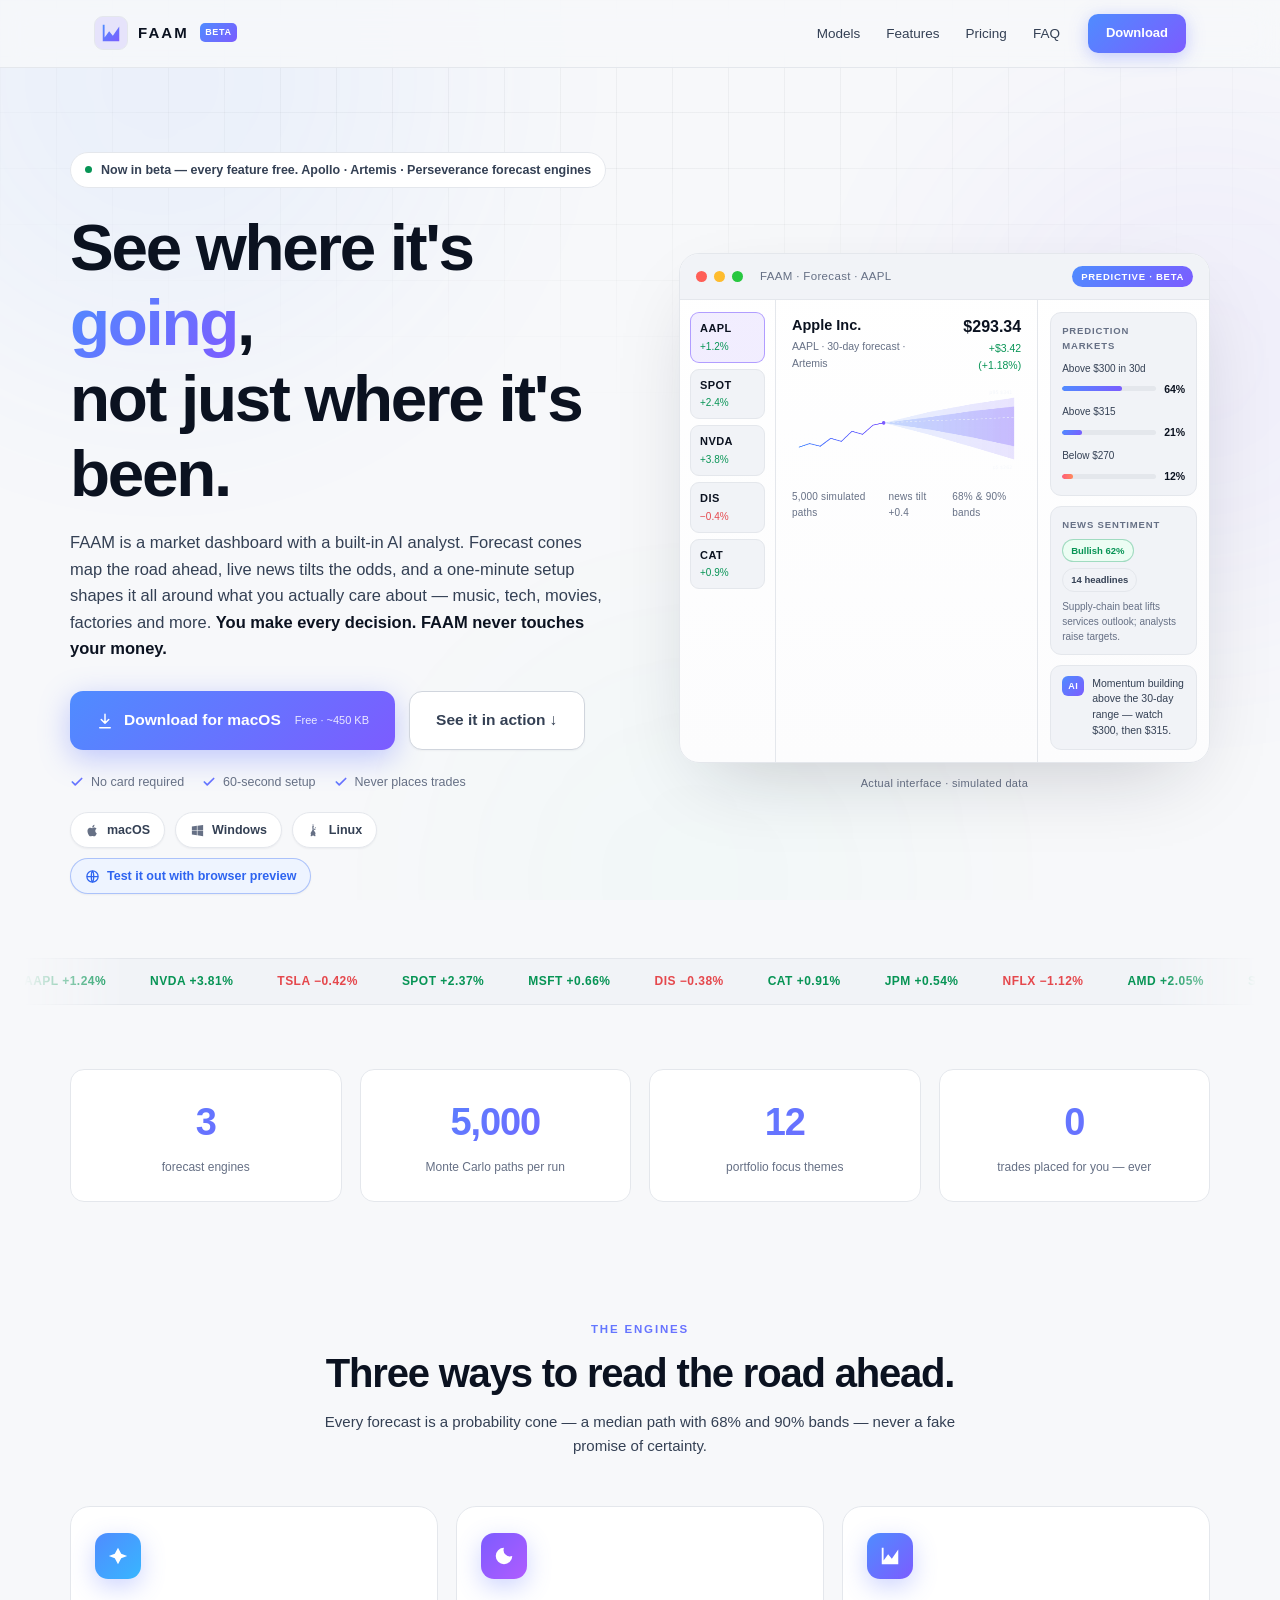
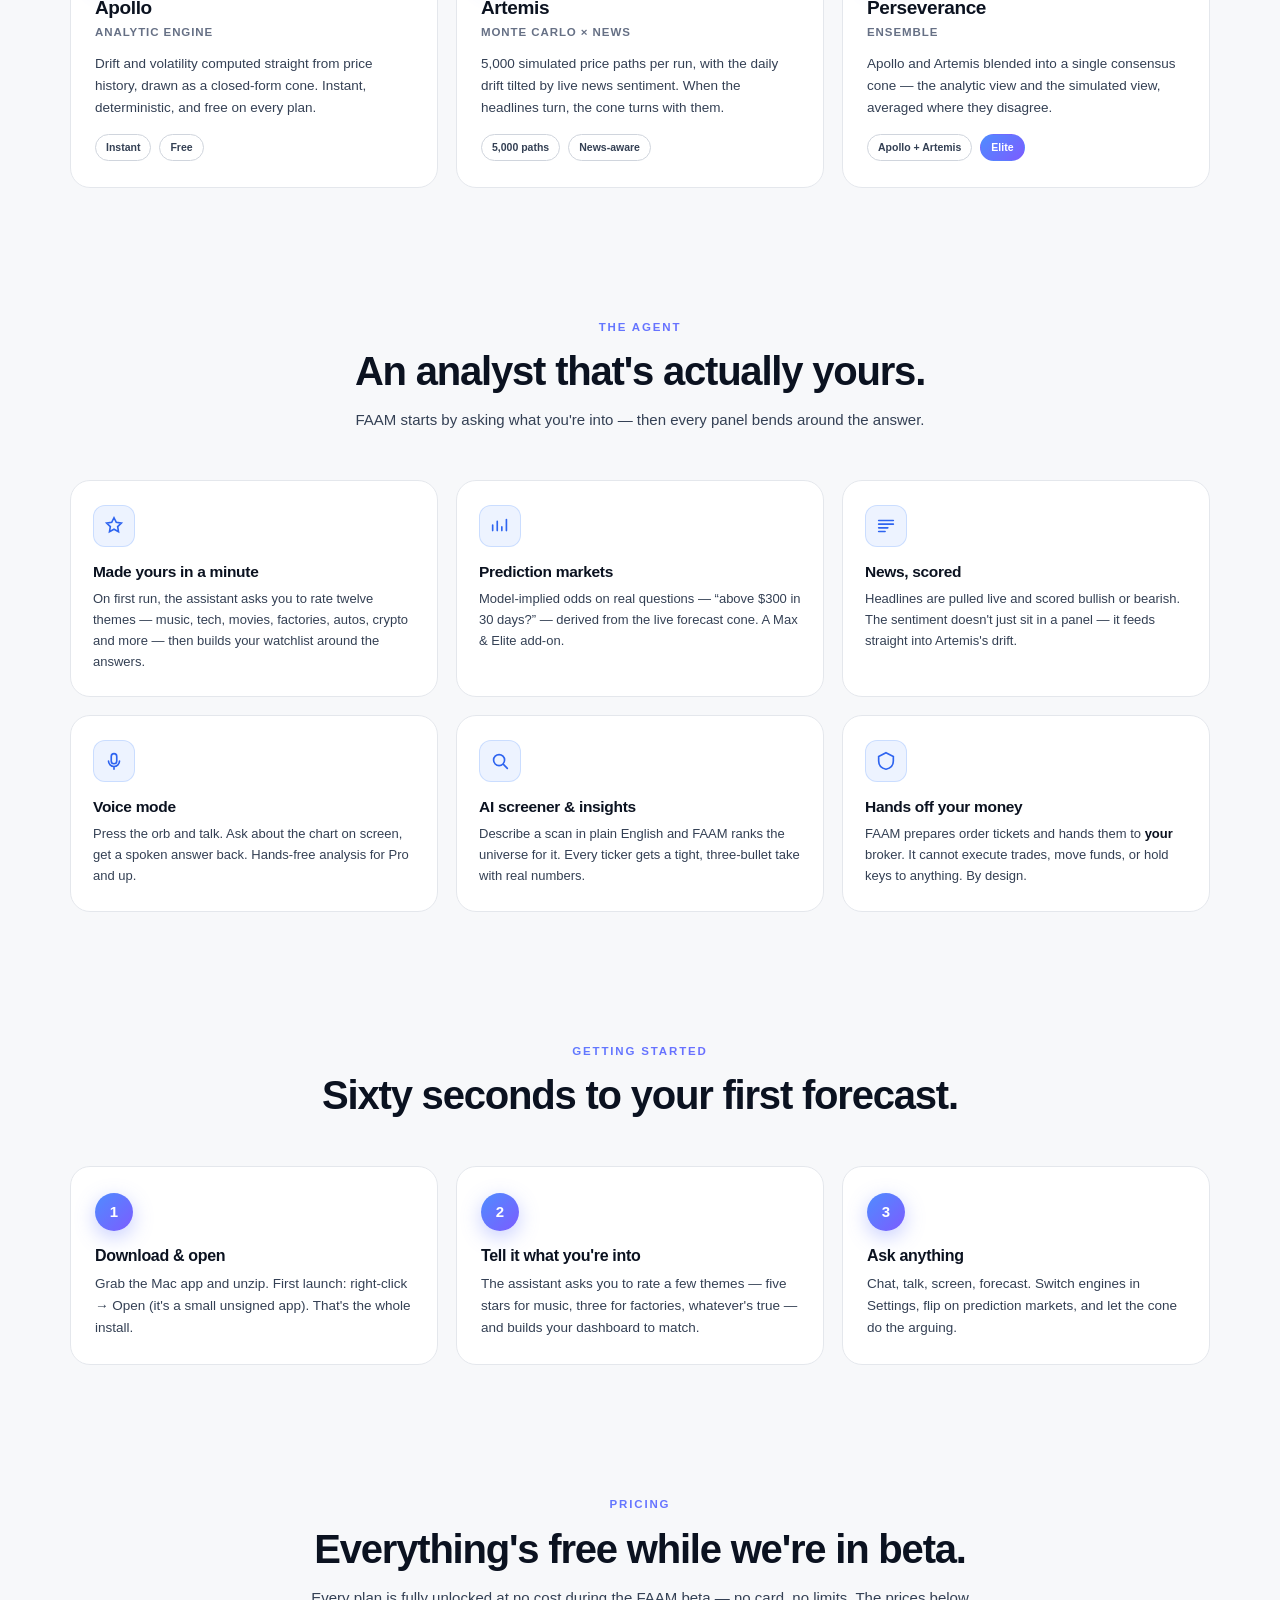
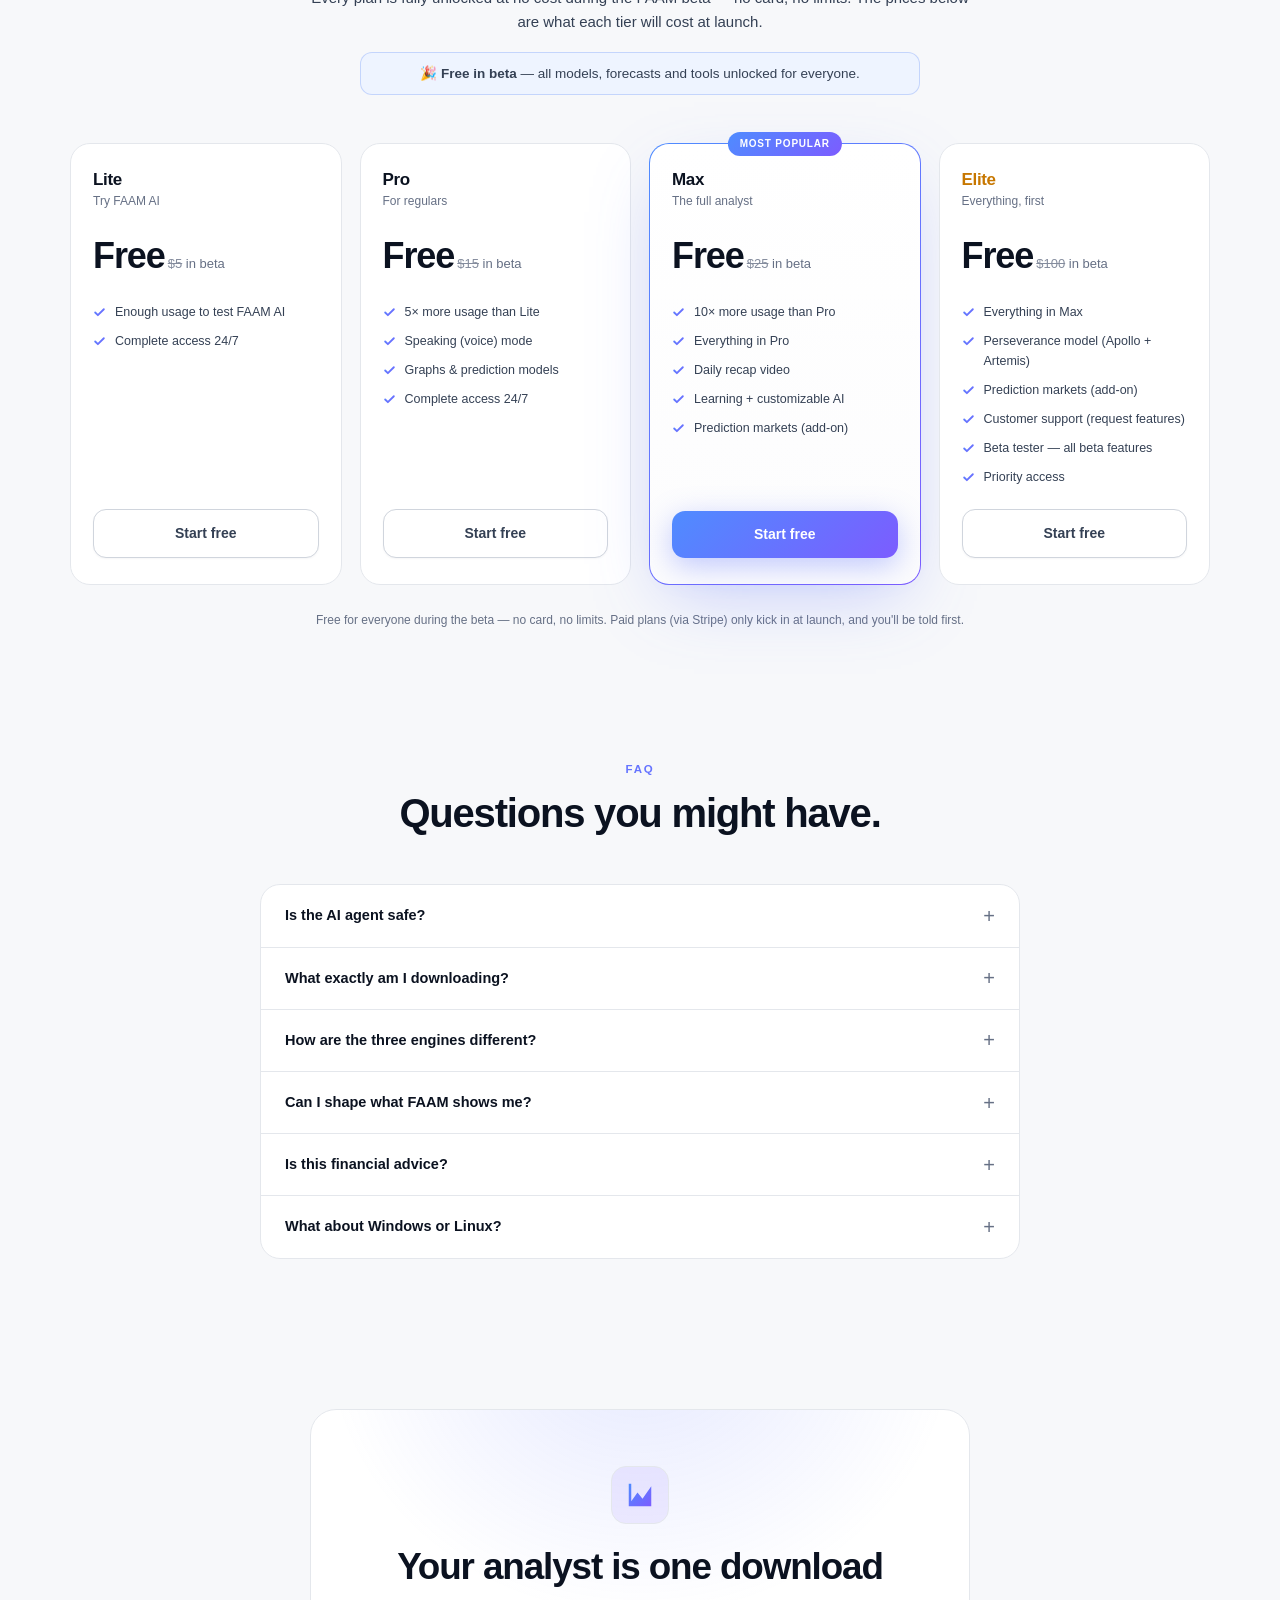
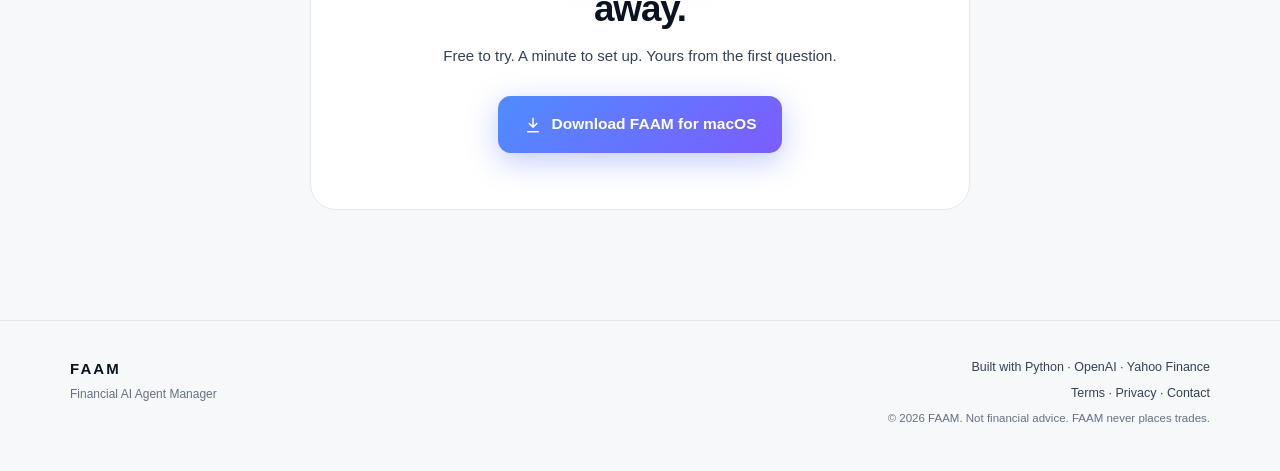
==== index.html @ fdfa1d5f "Dashboard: bring-your-own OpenAI key (live AI in-browser); rename CTA to 'browser preview' - Add a 🔑" ====
<!doctype html>
<html lang="en">
<head>
  <meta charset="utf-8" />
  <meta name="viewport" content="width=device-width,initial-scale=1" />
  <title>FAAM — Financial AI Agent Manager</title>
  <meta name="description" content="FAAM is a market dashboard with a built-in AI analyst. Three forecast engines, model-implied odds, live news sentiment, and a voice you can talk to. It never trades for you." />
  <meta property="og:title" content="FAAM — See where the market is going" />
  <meta property="og:description" content="Three forecast engines. Model-implied odds. Live news sentiment. Your AI analyst, on your Mac." />
  <link rel="icon" href="favicon.svg" type="image/svg+xml" />
  <link rel="preconnect" href="https://rsms.me" />
  <link rel="stylesheet" href="https://rsms.me/inter/inter.css" />
  <link rel="stylesheet" href="landing.css" />
</head>
<body>

  <!-- Auto-update overlay: shows when a newer build is deployed, then reloads -->
  <div id="siteUpdating" class="site-updating" hidden>
    <div class="su-inner">
      <span class="su-mark" aria-hidden="true">
        <span class="su-ring"></span>
        <svg viewBox="0 0 24 24" width="38" height="38">
          <defs><linearGradient id="suLg" x1="0" y1="0" x2="1" y2="1"><stop offset="0%" stop-color="#4f8cff"/><stop offset="100%" stop-color="#7c5cff"/></linearGradient></defs>
          <path fill="url(#suLg)" d="M3 21V3h2v14l5-7 4 5 7-10v16H3z"/>
        </svg>
      </span>
      <div class="su-title">FAAM is updating<span class="su-dots"><i>.</i><i>.</i><i>.</i></span></div>
      <div class="su-sub">Loading the latest version — just a moment.</div>
    </div>
  </div>

  <!-- Ambient background -->
  <div class="bg" aria-hidden="true">
    <span class="orb o1"></span>
    <span class="orb o2"></span>
    <span class="orb o3"></span>
    <div class="grid-overlay"></div>
  </div>

  <!-- NAV -->
  <header class="nav">
    <div class="nav-inner">
      <a class="brand" href="./">
        <span class="logo-mark">
          <svg viewBox="0 0 24 24" width="22" height="22" aria-hidden="true">
            <defs><linearGradient id="lgNav" x1="0" y1="0" x2="1" y2="1">
              <stop offset="0%" stop-color="#4f8cff"/><stop offset="100%" stop-color="#7c5cff"/>
            </linearGradient></defs>
            <path fill="url(#lgNav)" d="M3 21V3h2v14l5-7 4 5 7-10v16H3z"/>
          </svg>
        </span>
        <span class="logo">FAAM <span class="brand-beta">BETA</span></span>
      </a>
      <nav class="nav-links" aria-label="Sections">
        <a href="#models">Models</a>
        <a href="#features">Features</a>
        <a href="#pricing">Pricing</a>
        <a href="#faq">FAQ</a>
      </nav>
      <div class="nav-actions">
        <a class="nav-cta" href="FAAM.zip">Download</a>
      </div>
    </div>
  </header>

  <main>
    <!-- HERO -->
    <section class="hero">
      <div class="hero-inner">
        <div class="hero-copy">
          <div class="eyebrow reveal">
            <span class="pulse-dot"></span>
            <span><strong>Now in beta — every feature free.</strong> Apollo · Artemis · Perseverance forecast engines</span>
          </div>
          <h1 class="headline reveal" style="--d:.06s">
            See where it's <span class="grad">going</span>,<br />
            not just where it's been.
          </h1>
          <p class="lede reveal" style="--d:.12s">
            FAAM is a market dashboard with a built-in AI analyst. Forecast cones map the
            road ahead, live news tilts the odds, and a one-minute setup shapes it all around
            what you actually care about — music, tech, movies, factories and more.
            <strong>You make every decision. FAAM never touches your money.</strong>
          </p>
          <div class="cta-row reveal" style="--d:.18s">
            <a href="FAAM.zip" class="btn btn-primary btn-xl" id="downloadBtn">
              <svg viewBox="0 0 24 24" width="18" height="18" aria-hidden="true"><path d="M12 3v12m0 0l-5-5m5 5l5-5M5 21h14" stroke="currentColor" stroke-width="2" stroke-linecap="round" stroke-linejoin="round" fill="none"/></svg>
              <span>Download for macOS</span>
              <span class="btn-sub">Free · ~450 KB</span>
            </a>
            <a href="#preview" class="btn btn-ghost btn-xl">See it in action ↓</a>
          </div>
          <ul class="micro-row reveal" style="--d:.24s">
            <li>No card required</li>
            <li>60-second setup</li>
            <li>Never places trades</li>
          </ul>
          <div class="dl-os-row reveal" style="--d:.27s">
            <a class="dl-os" href="FAAM.zip" title="Download for macOS">
              <svg viewBox="0 0 24 24" width="15" height="15" aria-hidden="true"><path fill="currentColor" d="M16.4 12.6c0-2.3 1.9-3.4 2-3.5-1.1-1.6-2.8-1.8-3.4-1.8-1.4-.1-2.8.9-3.5.9s-1.8-.8-3-.8c-1.5 0-3 .9-3.8 2.3-1.6 2.8-.4 7 1.2 9.3.8 1.1 1.7 2.4 2.9 2.3 1.2 0 1.6-.7 3-.7s1.8.7 3 .7 2-1.1 2.8-2.2c.9-1.3 1.2-2.5 1.3-2.6-.1 0-2.5-1-2.5-3.8zM14.2 5.8c.6-.8 1.1-1.9 1-3-.9 0-2 .6-2.7 1.4-.6.7-1.1 1.8-1 2.9 1 .1 2-.5 2.7-1.3z"/></svg>
              <span>macOS</span>
            </a>
            <a class="dl-os" href="FAAM-windows.zip" title="Download for Windows">
              <svg viewBox="0 0 24 24" width="15" height="15" aria-hidden="true"><path fill="currentColor" d="M3 5.6 11 4.5v7.1H3V5.6zM3 12.4h8v7.1L3 18.4v-6zM12 4.4 21 3v8.6h-9V4.4zM12 12.4h9V21l-9-1.3v-7.3z"/></svg>
              <span>Windows</span>
            </a>
            <a class="dl-os" href="FAAM-linux.tar.gz" title="Download for Linux">
              <svg viewBox="0 0 24 24" width="15" height="15" aria-hidden="true"><path fill="currentColor" d="M12 2.5c-2.4 0-3.6 1.9-3.6 4.2 0 1.6.4 2.4.4 3.6 0 1.4-2 3.3-2.8 5.4-.4 1-.1 2 .3 2.8.2.4.1.9-.3 1.2-.5.4-.4 1.1.3 1.3 1.6.4 3-.6 3.4-1.3.4.7 1.8 1.7 3.4 1.3.7-.2.8-.9.3-1.3-.4-.3-.5-.8-.3-1.2.4-.8.7-1.8.3-2.8-.8-2.1-2.8-4-2.8-5.4 0-1.2.4-2 .4-3.6 0-2.3-1.2-4.2-3.7-4.2zm-1.5 4.1a.8.8 0 1 1 0 1.6.8.8 0 0 1 0-1.6zm3 0a.8.8 0 1 1 0 1.6.8.8 0 0 1 0-1.6zM12 9c.9 0 2 .6 2 1.1 0 .3-1.1.9-2 .9s-2-.6-2-.9c0-.5 1.1-1.1 2-1.1z"/></svg>
              <span>Linux</span>
            </a>
            <a class="dl-os dl-browser" id="browserVersion" href="dashboard/" target="_blank" rel="noopener"
               title="Test it out with browser preview — runs free in your browser, no install">
              <svg viewBox="0 0 24 24" width="15" height="15" aria-hidden="true">
                <circle cx="12" cy="12" r="9" fill="none" stroke="currentColor" stroke-width="2"/>
                <path fill="none" stroke="currentColor" stroke-width="2" d="M3 12h18M12 3c2.6 2.7 2.6 15.3 0 18M12 3c-2.6 2.7-2.6 15.3 0 18"/>
              </svg>
              <span>Test it out with browser preview</span>
            </a>
          </div>
        </div>

        <!-- PRODUCT PREVIEW -->
        <div class="hero-card reveal" id="preview" style="--d:.15s">
          <div class="panel-frame" id="tiltCard">
            <div class="panel-bar">
              <span class="pdot r"></span><span class="pdot y"></span><span class="pdot g"></span>
              <span class="addr">FAAM · Forecast · AAPL</span>
              <span class="addr-badge">PREDICTIVE · BETA</span>
            </div>
            <div class="panel-body">
              <aside class="pv-side" aria-hidden="true">
                <div class="pv-chip on"><b>AAPL</b><i class="up">+1.2%</i></div>
                <div class="pv-chip"><b>SPOT</b><i class="up">+2.4%</i></div>
                <div class="pv-chip"><b>NVDA</b><i class="up">+3.8%</i></div>
                <div class="pv-chip"><b>DIS</b><i class="down">−0.4%</i></div>
                <div class="pv-chip"><b>CAT</b><i class="up">+0.9%</i></div>
              </aside>
              <div class="pv-main">
                <div class="pv-head">
                  <div><div class="pv-name">Apple Inc.</div><div class="pv-tag">AAPL · 30-day forecast · Artemis</div></div>
                  <div class="pv-price"><div class="pv-val">$293.34</div><div class="pv-chg up">+$3.42 (+1.18%)</div></div>
                </div>
                <svg class="pv-svg" viewBox="0 0 520 230" preserveAspectRatio="none" aria-hidden="true">
                  <defs>
                    <linearGradient id="cone90" x1="0" y1="0" x2="1" y2="0">
                      <stop offset="0%" stop-color="rgba(79,140,255,.12)"/><stop offset="100%" stop-color="rgba(124,92,255,.16)"/>
                    </linearGradient>
                    <linearGradient id="cone68" x1="0" y1="0" x2="1" y2="0">
                      <stop offset="0%" stop-color="rgba(79,140,255,.22)"/><stop offset="100%" stop-color="rgba(124,92,255,.30)"/>
                    </linearGradient>
                    <linearGradient id="histStroke" x1="0" y1="0" x2="1" y2="0">
                      <stop offset="0%" stop-color="#4f8cff"/><stop offset="100%" stop-color="#7c5cff"/>
                    </linearGradient>
                  </defs>
                  <g stroke="rgba(255,255,255,.05)" stroke-width="1">
                    <line x1="0" y1="46" x2="520" y2="46"/><line x1="0" y1="92" x2="520" y2="92"/>
                    <line x1="0" y1="138" x2="520" y2="138"/><line x1="0" y1="184" x2="520" y2="184"/>
                  </g>
                  <polygon class="cone-poly" fill="url(#cone90)" points="208,95 312,70 410,52 504,38 504,178 410,150 312,122 208,95"/>
                  <polygon class="cone-poly" fill="url(#cone68)" points="208,95 312,82 410,68 504,58 504,148 410,128 312,110 208,95"/>
                  <polyline class="cone-mid" fill="none" stroke="rgba(238,242,249,.75)" stroke-width="1.6" stroke-dasharray="5 5" points="208,95 312,90 410,87 504,82"/>
                  <polyline class="hist-line" fill="none" stroke="url(#histStroke)" stroke-width="2.2" stroke-linejoin="round" stroke-linecap="round" points="16,150 40,142 64,148 88,130 112,137 136,114 160,121 184,100 208,95"/>
                  <circle class="now-dot" cx="208" cy="95" r="4" fill="#7c5cff"/>
                  <circle class="now-ring" cx="208" cy="95" r="4" fill="none" stroke="#7c5cff" stroke-width="1.5"/>
                  <text x="500" y="30" text-anchor="end" font-size="11" fill="rgba(238,242,249,.65)" font-family="Inter,system-ui">p95 $341</text>
                  <text x="500" y="200" text-anchor="end" font-size="11" fill="rgba(238,242,249,.45)" font-family="Inter,system-ui">p5 $262</text>
                </svg>
                <div class="pv-foot"><span>5,000 simulated paths</span><span>news tilt +0.4</span><span>68% &amp; 90% bands</span></div>
              </div>
              <aside class="pv-rail">
                <div class="odds-card">
                  <div class="rail-title">Prediction markets</div>
                  <div class="odds-row"><span>Above $300 in 30d</span><div class="odds-bar"><i style="--w:64%"></i></div><b>64%</b></div>
                  <div class="odds-row"><span>Above $315</span><div class="odds-bar"><i style="--w:21%"></i></div><b>21%</b></div>
                  <div class="odds-row"><span>Below $270</span><div class="odds-bar"><i class="dn" style="--w:12%"></i></div><b>12%</b></div>
                </div>
                <div class="senti-card">
                  <div class="rail-title">News sentiment</div>
                  <div class="senti-chips"><span class="senti up">Bullish 62%</span><span class="senti">14 headlines</span></div>
                  <p class="senti-line">Supply-chain beat lifts services outlook; analysts raise targets.</p>
                </div>
                <div class="ai-note">
                  <span class="ai-badge">AI</span>
                  <p>Momentum building above the 30-day range — watch $300, then $315.</p>
                </div>
              </aside>
            </div>
          </div>
          <p class="pv-caption">Actual interface · simulated data</p>
        </div>
      </div>

      <!-- TICKER TAPE -->
      <div class="tape" aria-hidden="true">
        <div class="tape-track" id="tapeTrack">
          <span class="tape-item up">AAPL +1.24%</span>
          <span class="tape-item up">NVDA +3.81%</span>
          <span class="tape-item down">TSLA −0.42%</span>
          <span class="tape-item up">SPOT +2.37%</span>
          <span class="tape-item up">MSFT +0.66%</span>
          <span class="tape-item down">DIS −0.38%</span>
          <span class="tape-item up">CAT +0.91%</span>
          <span class="tape-item up">JPM +0.54%</span>
          <span class="tape-item down">NFLX −1.12%</span>
          <span class="tape-item up">AMD +2.05%</span>
          <span class="tape-item up">SPY +0.31%</span>
          <span class="tape-item up">BTC-USD +1.87%</span>
        </div>
      </div>
    </section>

    <!-- STATS -->
    <section class="stats">
      <div class="stats-inner">
        <div class="stat reveal"><span class="stat-num" data-n="3">0</span><span class="stat-lbl">forecast engines</span></div>
        <div class="stat reveal" style="--d:.08s"><span class="stat-num" data-n="5000">0</span><span class="stat-lbl">Monte Carlo paths per run</span></div>
        <div class="stat reveal" style="--d:.16s"><span class="stat-num" data-n="12">0</span><span class="stat-lbl">portfolio focus themes</span></div>
        <div class="stat reveal" style="--d:.24s"><span class="stat-num" data-n="0">0</span><span class="stat-lbl">trades placed for you — ever</span></div>
      </div>
    </section>

    <!-- MODELS -->
    <section class="models" id="models">
      <header class="section-head reveal">
        <p class="kicker">The engines</p>
        <h2>Three ways to read the road ahead.</h2>
        <p class="section-sub">Every forecast is a probability cone — a median path with 68% and 90% bands — never a fake promise of certainty.</p>
      </header>
      <div class="models-grid">
        <article class="model-card reveal">
          <div class="model-sigil apollo">
            <svg viewBox="0 0 24 24" width="22" height="22" aria-hidden="true"><path d="M12 3l3.5 6.5L22 12l-6.5 2.5L12 21l-3.5-6.5L2 12l6.5-2.5z" fill="#fff"/></svg>
          </div>
          <h3>Apollo</h3>
          <p class="model-kind">Analytic engine</p>
          <p>Drift and volatility computed straight from price history, drawn as a closed-form cone. Instant, deterministic, and free on every plan.</p>
          <div class="model-meta"><span class="tag">Instant</span><span class="tag">Free</span></div>
        </article>
        <article class="model-card reveal" style="--d:.08s">
          <div class="model-sigil artemis">
            <svg viewBox="0 0 24 24" width="22" height="22" aria-hidden="true"><path d="M12 3a9 9 0 109 9 7 7 0 01-9-9z" fill="#fff"/></svg>
          </div>
          <h3>Artemis</h3>
          <p class="model-kind">Monte Carlo × news</p>
          <p>5,000 simulated price paths per run, with the daily drift tilted by live news sentiment. When the headlines turn, the cone turns with them.</p>
          <div class="model-meta"><span class="tag">5,000 paths</span><span class="tag">News-aware</span></div>
        </article>
        <article class="model-card reveal" style="--d:.16s">
          <div class="model-sigil perseverance">
            <svg viewBox="0 0 24 24" width="22" height="22" aria-hidden="true"><path d="M3 21V3h2v14l5-7 4 5 7-10v16H3z" fill="#fff"/></svg>
          </div>
          <h3>Perseverance</h3>
          <p class="model-kind">Ensemble</p>
          <p>Apollo and Artemis blended into a single consensus cone — the analytic view and the simulated view, averaged where they disagree.</p>
          <div class="model-meta"><span class="tag">Apollo + Artemis</span><span class="tag tag-elite">Elite</span></div>
        </article>
      </div>
    </section>

    <!-- FEATURES -->
    <section class="features" id="features">
      <header class="section-head reveal">
        <p class="kicker">The agent</p>
        <h2>An analyst that's actually yours.</h2>
        <p class="section-sub">FAAM starts by asking what you're into — then every panel bends around the answer.</p>
      </header>
      <div class="features-grid">
        <article class="feature reveal">
          <div class="feat-icon"><svg viewBox="0 0 24 24" width="22" height="22"><path stroke="currentColor" stroke-width="1.8" fill="none" stroke-linecap="round" d="M12 3l2.5 5 5.5.8-4 3.9.9 5.5-4.9-2.6-4.9 2.6.9-5.5-4-3.9 5.5-.8z"/></svg></div>
          <h3>Made yours in a minute</h3>
          <p>On first run, the assistant asks you to rate twelve themes — music, tech, movies, factories, autos, crypto and more — then builds your watchlist around the answers.</p>
        </article>
        <article class="feature reveal" style="--d:.06s">
          <div class="feat-icon"><svg viewBox="0 0 24 24" width="22" height="22"><path stroke="currentColor" stroke-width="1.8" fill="none" stroke-linecap="round" d="M4 17v-6m5 6V7m5 10v-4m5 4V5"/></svg></div>
          <h3>Prediction markets</h3>
          <p>Model-implied odds on real questions — “above $300 in 30 days?” — derived from the live forecast cone. A Max &amp; Elite add-on.</p>
        </article>
        <article class="feature reveal" style="--d:.12s">
          <div class="feat-icon"><svg viewBox="0 0 24 24" width="22" height="22"><path stroke="currentColor" stroke-width="1.8" fill="none" stroke-linecap="round" d="M4 6h16M4 10h16M4 14h10M4 18h7"/></svg></div>
          <h3>News, scored</h3>
          <p>Headlines are pulled live and scored bullish or bearish. The sentiment doesn't just sit in a panel — it feeds straight into Artemis's drift.</p>
        </article>
        <article class="feature reveal" style="--d:.18s">
          <div class="feat-icon"><svg viewBox="0 0 24 24" width="22" height="22"><path stroke="currentColor" stroke-width="1.8" fill="none" stroke-linecap="round" d="M12 4a3 3 0 013 3v5a3 3 0 11-6 0V7a3 3 0 013-3zM6 12a6 6 0 0012 0M12 18v3"/></svg></div>
          <h3>Voice mode</h3>
          <p>Press the orb and talk. Ask about the chart on screen, get a spoken answer back. Hands-free analysis for Pro and up.</p>
        </article>
        <article class="feature reveal" style="--d:.24s">
          <div class="feat-icon"><svg viewBox="0 0 24 24" width="22" height="22"><circle cx="11" cy="11" r="6" stroke="currentColor" stroke-width="1.8" fill="none"/><path stroke="currentColor" stroke-width="1.8" stroke-linecap="round" d="M20 20l-4-4"/></svg></div>
          <h3>AI screener &amp; insights</h3>
          <p>Describe a scan in plain English and FAAM ranks the universe for it. Every ticker gets a tight, three-bullet take with real numbers.</p>
        </article>
        <article class="feature reveal" style="--d:.3s">
          <div class="feat-icon"><svg viewBox="0 0 24 24" width="22" height="22"><path stroke="currentColor" stroke-width="1.8" fill="none" stroke-linecap="round" d="M12 3l8 4v5c0 5-3.5 8-8 9-4.5-1-8-4-8-9V7z"/></svg></div>
          <h3>Hands off your money</h3>
          <p>FAAM prepares order tickets and hands them to <em>your</em> broker. It cannot execute trades, move funds, or hold keys to anything. By design.</p>
        </article>
      </div>
    </section>

    <!-- HOW -->
    <section class="how" id="how">
      <header class="section-head reveal">
        <p class="kicker">Getting started</p>
        <h2>Sixty seconds to your first forecast.</h2>
      </header>
      <ol class="steps">
        <li class="step reveal">
          <div class="step-n">1</div>
          <h3>Download &amp; open</h3>
          <p>Grab the Mac app and unzip. First launch: right-click → Open (it's a small unsigned app). That's the whole install.</p>
        </li>
        <li class="step reveal" style="--d:.08s">
          <div class="step-n">2</div>
          <h3>Tell it what you're into</h3>
          <p>The assistant asks you to rate a few themes — five stars for music, three for factories, whatever's true — and builds your dashboard to match.</p>
        </li>
        <li class="step reveal" style="--d:.16s">
          <div class="step-n">3</div>
          <h3>Ask anything</h3>
          <p>Chat, talk, screen, forecast. Switch engines in Settings, flip on prediction markets, and let the cone do the arguing.</p>
        </li>
      </ol>
    </section>

    <!-- PRICING -->
    <section class="pricing" id="pricing">
      <header class="section-head reveal">
        <p class="kicker">Pricing</p>
        <h2>Everything's free while we're in beta.</h2>
        <p class="section-sub">Every plan is fully unlocked at no cost during the FAAM beta — no card, no limits. The prices below are what each tier will cost at launch.</p>
        <div class="beta-banner">🎉 <strong>Free in beta</strong> — all models, forecasts and tools unlocked for everyone.</div>
      </header>
      <div class="pricing-grid">
        <article class="price-card reveal">
          <h3 class="price-name">Lite</h3>
          <p class="price-tag">Try FAAM AI</p>
          <div class="price-amt"><span class="amt">Free</span><span class="per"><s>$5</s> in beta</span></div>
          <ul class="perks">
            <li>Enough usage to test FAAM AI</li>
            <li>Complete access 24/7</li>
          </ul>
          <a class="btn btn-ghost price-cta" href="FAAM.zip">Start free</a>
        </article>
        <article class="price-card reveal" style="--d:.06s">
          <h3 class="price-name">Pro</h3>
          <p class="price-tag">For regulars</p>
          <div class="price-amt"><span class="amt">Free</span><span class="per"><s>$15</s> in beta</span></div>
          <ul class="perks">
            <li>5× more usage than Lite</li>
            <li>Speaking (voice) mode</li>
            <li>Graphs &amp; prediction models</li>
            <li>Complete access 24/7</li>
          </ul>
          <a class="btn btn-ghost price-cta" href="FAAM.zip">Start free</a>
        </article>
        <article class="price-card popular reveal" style="--d:.12s">
          <span class="pop-badge">Most popular</span>
          <h3 class="price-name">Max</h3>
          <p class="price-tag">The full analyst</p>
          <div class="price-amt"><span class="amt">Free</span><span class="per"><s>$25</s> in beta</span></div>
          <ul class="perks">
            <li>10× more usage than Pro</li>
            <li>Everything in Pro</li>
            <li>Daily recap video</li>
            <li>Learning + customizable AI</li>
            <li>Prediction markets (add-on)</li>
          </ul>
          <a class="btn btn-primary price-cta" href="FAAM.zip">Start free</a>
        </article>
        <article class="price-card elite reveal" style="--d:.18s">
          <h3 class="price-name">Elite</h3>
          <p class="price-tag">Everything, first</p>
          <div class="price-amt"><span class="amt">Free</span><span class="per"><s>$100</s> in beta</span></div>
          <ul class="perks">
            <li>Everything in Max</li>
            <li>Perseverance model (Apollo + Artemis)</li>
            <li>Prediction markets (add-on)</li>
            <li>Customer support (request features)</li>
            <li>Beta tester — all beta features</li>
            <li>Priority access</li>
          </ul>
          <a class="btn btn-ghost price-cta" href="FAAM.zip">Start free</a>
        </article>
      </div>
      <p class="pricing-foot reveal">Free for everyone during the beta — no card, no limits. Paid plans (via Stripe) only kick in at launch, and you'll be told first.</p>
    </section>

    <!-- FAQ -->
    <section class="faq" id="faq">
      <header class="section-head reveal">
        <p class="kicker">FAQ</p>
        <h2>Questions you might have.</h2>
      </header>
      <div class="faq-grid reveal">
        <details>
          <summary>Is the AI agent safe?</summary>
          <p>Yes. The agent reads market data and your prompts to generate analysis — it never executes trades, moves money, or places orders. Order tickets are handed to your own broker, and you review every one.</p>
        </details>
        <details>
          <summary>What exactly am I downloading?</summary>
          <p>A small native macOS app (~450 KB). Unzip it, right-click → Open the first time (it's unsigned), and the dashboard appears in its own window. It uses Python 3.9+, which ships with modern macOS.</p>
        </details>
        <details>
          <summary>How are the three engines different?</summary>
          <p>Apollo computes the cone analytically from drift and volatility — instant and free. Artemis simulates 5,000 Monte Carlo paths and tilts the drift with live news sentiment. Perseverance (Elite) blends both into one consensus cone.</p>
        </details>
        <details>
          <summary>Can I shape what FAAM shows me?</summary>
          <p>That's the whole point. On first run the assistant asks you to rate twelve themes — music, tech, movies, factories and more — and seeds your watchlist from the answers. You can re-rate everything later in Settings → Portfolio focus.</p>
        </details>
        <details>
          <summary>Is this financial advice?</summary>
          <p>No. Forecasts are probability cones, not promises, and the agent is an information tool. You make the decisions — never trade real money on its output alone.</p>
        </details>
        <details>
          <summary>What about Windows or Linux?</summary>
          <p><strong>macOS, Windows, and Linux are all ready to download today</strong> — pick your platform above. The Windows and Linux packages run locally and open in your browser. Since FAAM is pure Python, you can also run it anywhere with <code>python3 app.py</code>.</p>
        </details>
      </div>
    </section>

    <!-- FINAL CTA -->
    <section class="final-cta">
      <div class="final-inner reveal">
        <span class="final-mark" aria-hidden="true">
          <svg viewBox="0 0 24 24" width="30" height="30"><defs><linearGradient id="lgFin" x1="0" y1="0" x2="1" y2="1"><stop offset="0%" stop-color="#4f8cff"/><stop offset="100%" stop-color="#7c5cff"/></linearGradient></defs><path fill="url(#lgFin)" d="M3 21V3h2v14l5-7 4 5 7-10v16H3z"/></svg>
        </span>
        <h2>Your analyst is one download away.</h2>
        <p>Free to try. A minute to set up. Yours from the first question.</p>
        <a href="FAAM.zip" class="btn btn-primary btn-xl">
          <svg viewBox="0 0 24 24" width="18" height="18" aria-hidden="true"><path d="M12 3v12m0 0l-5-5m5 5l5-5M5 21h14" stroke="currentColor" stroke-width="2" stroke-linecap="round" stroke-linejoin="round" fill="none"/></svg>
          <span>Download FAAM for macOS</span>
        </a>
      </div>
    </section>
  </main>

  <footer class="foot">
    <div class="foot-row">
      <div class="foot-brand">
        <span class="logo">FAAM</span>
        <span class="muted">Financial AI Agent Manager</span>
      </div>
      <div class="foot-meta">
        <span>Built with Python · OpenAI · Yahoo Finance</span>
        <span class="foot-links"><a href="terms.html">Terms</a> · <a href="privacy.html">Privacy</a> · <a href="mailto:akshayrgrover@gmail.com">Contact</a></span>
        <span class="muted">© <span id="yr">2026</span> FAAM. Not financial advice. FAAM never places trades.</span>
      </div>
    </div>
  </footer>

  <script>
  /* "Browser version" — open the actual FAAM app (login → dashboard) in a real
     browser tab, connected to the running server. If this page is served by the
     app itself, that's this origin; if it's the static marketing site (no
     backend), connect to FAAM running locally. Inside the native desktop app,
     hand the URL off to the system browser instead of navigating in-window. */
  (function () {
    var link = document.getElementById("browserVersion");
    if (!link) return;
    // The browser version is a free, static demo dashboard bundled next to this
    // page (no backend needed). The href is set in the markup: dashboard/

    function nativeOpen(url) {
      try {
        if (window.webkit && window.webkit.messageHandlers && window.webkit.messageHandlers.faamOpen) {
          window.webkit.messageHandlers.faamOpen.postMessage(url); return true;   // macOS WKWebView
        }
        if (window.pywebview && window.pywebview.api && window.pywebview.api.open_external) {
          window.pywebview.api.open_external(url); return true;                    // Windows pywebview
        }
      } catch (e) {}
      return false;
    }
    function isNative() {              // checked at click time — bridges can load late
      return !!(window.webkit && window.webkit.messageHandlers && window.webkit.messageHandlers.faamOpen)
          || !!(window.pywebview && window.pywebview.api);
    }
    link.addEventListener("click", function (e) {
      if (isNative()) {                // open in the real browser, not the app window
        e.preventDefault();
        if (!nativeOpen(link.href)) window.open(link.href, "_blank");
      }
      // In a normal browser, the target="_blank" link opens the app in a new tab.
    });
  })();
  </script>

  <script>
  /* Static auto-update: poll version.json (regenerated on every deploy). When it
     changes, anyone with the page open sees "FAAM is updating…" and reloads to
     the fresh build. Works on plain static hosting (Netlify) — no backend. */
  (function () {
    var loaded = null, updating = false;
    function getVersion(cb) {
      fetch("/version.json?t=" + Date.now(), { cache: "no-store" })
        .then(function (r) { return r.ok ? r.json() : Promise.reject(); })
        .then(function (d) { cb(d && d.version != null ? String(d.version) : null); })
        .catch(function () { cb(null); });
    }
    getVersion(function (v) { loaded = v; });
    function check() {
      if (updating || document.hidden) return;
      getVersion(function (v) {
        if (!loaded) { loaded = v; return; }
        if (v && v !== loaded) showUpdate();
      });
    }
    function showUpdate() {
      updating = true;
      var el = document.getElementById("siteUpdating");
      if (!el) { location.reload(); return; }
      el.hidden = false;
      requestAnimationFrame(function () { el.classList.add("show"); });
      setTimeout(function () { location.reload(); }, 2000);
    }
    setInterval(check, 60000);                 // check each minute
    window.addEventListener("focus", check);   // and whenever the tab refocuses
  })();
  </script>

  <script>
  (function () {
    var reduced = window.matchMedia("(prefers-reduced-motion: reduce)").matches;

    // Seamless ticker tape: duplicate the strip once so the loop never gaps.
    var track = document.getElementById("tapeTrack");
    if (track) track.innerHTML += track.innerHTML;

    // Scroll-reveal.
    var revealed = document.querySelectorAll(".reveal");
    if (reduced || !("IntersectionObserver" in window)) {
      revealed.forEach(function (el) { el.classList.add("in"); });
    } else {
      var io = new IntersectionObserver(function (entries) {
        entries.forEach(function (e) {
          if (e.isIntersecting) { e.target.classList.add("in"); io.unobserve(e.target); }
        });
      }, { threshold: 0.15, rootMargin: "0px 0px -40px 0px" });
      revealed.forEach(function (el) { io.observe(el); });
    }

    // Count-up stats.
    function countUp(el) {
      var n = parseInt(el.dataset.n, 10) || 0;
      if (reduced || n === 0) { el.textContent = n.toLocaleString("en-US"); return; }
      var t0 = null, dur = 1100;
      function tick(t) {
        if (!t0) t0 = t;
        var p = Math.min(1, (t - t0) / dur);
        p = 1 - Math.pow(1 - p, 3);
        el.textContent = Math.round(n * p).toLocaleString("en-US");
        if (p < 1) requestAnimationFrame(tick);
      }
      requestAnimationFrame(tick);
    }
    var statsDone = false;
    var statNums = document.querySelectorAll(".stat-num");
    if (statNums.length) {
      if (!("IntersectionObserver" in window)) { statNums.forEach(countUp); }
      else {
        var sio = new IntersectionObserver(function (entries) {
          entries.forEach(function (e) {
            if (e.isIntersecting && !statsDone) { statsDone = true; statNums.forEach(countUp); sio.disconnect(); }
          });
        }, { threshold: 0.4 });
        sio.observe(statNums[0]);
      }
    }

    // Gentle pointer tilt on the hero panel (desktop, motion-friendly only).
    var card = document.getElementById("tiltCard");
    if (card && !reduced && window.matchMedia("(hover:hover) and (pointer:fine)").matches) {
      var raf = 0;
      card.parentElement.addEventListener("pointermove", function (ev) {
        var r = card.getBoundingClientRect();
        var x = (ev.clientX - r.left) / r.width - 0.5;
        var y = (ev.clientY - r.top) / r.height - 0.5;
        cancelAnimationFrame(raf);
        raf = requestAnimationFrame(function () {
          card.style.transform = "rotateX(" + (-y * 3.5) + "deg) rotateY(" + (x * 4.5) + "deg)";
        });
      });
      card.parentElement.addEventListener("pointerleave", function () {
        cancelAnimationFrame(raf);
        card.style.transform = "";
      });
    }

    var yr = document.getElementById("yr");
    if (yr) yr.textContent = String(new Date().getFullYear());
  })();
  </script>
</body>
</html>
---- landing.css ----
/* ============================================================
   FAAM landing — light, clean fintech, matched to the app theme.
   Self-contained: this file styles index.html only.
   ============================================================ */

:root {
  --bg: #F7F8FA;
  --bg-2: #FFFFFF;
  --panel: #FFFFFF;
  --panel-2: #F1F3F7;
  --line: #E4E7EC;
  --line-2: #D0D5DD;
  --text: #0B1220;
  --text-2: #344054;
  --muted: #667085;
  --blue: #2E64F0;
  --violet: #6E56CF;
  --grad: linear-gradient(135deg, #4f8cff, #7c5cff);
  --up: #079455;
  --down: #E5484D;
  --gold: #C77700;
  --r-lg: 20px;
  --r-md: 14px;
  --r-sm: 10px;
  --shadow-card: 0 30px 80px -28px rgba(16, 24, 40, 0.22);
  --maxw: 1140px;
}

* { box-sizing: border-box; }
html { scroll-behavior: smooth; }
body {
  margin: 0;
  font-family: "Inter var", Inter, -apple-system, BlinkMacSystemFont, "Segoe UI", sans-serif;
  background: var(--bg);
  color: var(--text);
  line-height: 1.6;
  -webkit-font-smoothing: antialiased;
  overflow-x: hidden;
}
a { color: inherit; text-decoration: none; }
h1, h2, h3 { margin: 0; line-height: 1.15; letter-spacing: -0.02em; }
p { margin: 0; }
ul, ol { margin: 0; padding: 0; list-style: none; }
.muted { color: var(--muted); }

/* ---------- Ambient background ---------- */
.bg { position: fixed; inset: 0; z-index: -1; overflow: hidden; }
.orb { position: absolute; border-radius: 50%; filter: blur(120px); opacity: 0.32; }
.o1 { width: 560px; height: 560px; top: -200px; left: -120px; background: rgba(79, 140, 255, 0.22); animation: drift 26s ease-in-out infinite alternate; }
.o2 { width: 480px; height: 480px; top: 120px; right: -160px; background: rgba(124, 92, 255, 0.20); animation: drift 32s ease-in-out infinite alternate-reverse; }
.o3 { width: 520px; height: 520px; bottom: -240px; left: 34%; background: rgba(46, 230, 168, 0.07); animation: drift 38s ease-in-out infinite alternate; }
@keyframes drift {
  from { transform: translate3d(0, 0, 0) scale(1); }
  to   { transform: translate3d(60px, 40px, 0) scale(1.12); }
}
.grid-overlay {
  position: absolute; inset: 0;
  background-image:
    linear-gradient(rgba(16, 24, 40, 0.045) 1px, transparent 1px),
    linear-gradient(90deg, rgba(16, 24, 40, 0.045) 1px, transparent 1px);
  background-size: 56px 56px;
  mask-image: radial-gradient(ellipse 90% 60% at 50% 0%, #000 30%, transparent 75%);
  -webkit-mask-image: radial-gradient(ellipse 90% 60% at 50% 0%, #000 30%, transparent 75%);
}

/* ---------- Beta labeling ---------- */
.brand-beta {
  display: inline-block; font-size: 9px; font-weight: 800; letter-spacing: .07em;
  color: #fff; background: var(--grad); border-radius: 5px; padding: 2px 5px;
  margin-left: 5px; vertical-align: middle; position: relative; top: -2px;
}
.beta-banner {
  margin: 18px auto 0; max-width: 560px; font-size: 13.5px; color: var(--text-2);
  background: var(--accent-soft, #EEF4FF); border: 1px solid rgba(46,100,240,.22);
  border-radius: 12px; padding: 10px 16px;
}
.price-amt .per s { color: var(--muted); opacity: .8; }

/* ---------- Auto-update overlay ("FAAM is updating…") ---------- */
.site-updating {
  position: fixed; inset: 0; z-index: 2000;
  display: grid; place-items: center; padding: 24px;
  background:
    radial-gradient(900px 520px at 80% -10%, rgba(110,86,207,.12), transparent 60%),
    radial-gradient(820px 480px at -10% 15%, rgba(46,100,240,.12), transparent 55%),
    var(--bg);
  opacity: 0; transition: opacity .35s ease;
}
.site-updating.show { opacity: 1; }
.site-updating[hidden] { display: none; }
.su-inner { text-align: center; }
.su-mark { position: relative; width: 74px; height: 74px; margin: 0 auto 16px; display: grid; place-items: center; }
.su-mark svg { animation: suPulse 1.7s ease-in-out infinite; }
.su-ring {
  position: absolute; inset: 0; border-radius: 50%;
  border: 3px solid rgba(46,100,240,.16); border-top-color: var(--blue);
  animation: suSpin .9s linear infinite;
}
.su-title { font-size: 20px; font-weight: 800; letter-spacing: -.01em; color: var(--text); }
.su-dots i { opacity: .25; animation: suDot 1.4s infinite; }
.su-dots i:nth-child(2) { animation-delay: .2s; }
.su-dots i:nth-child(3) { animation-delay: .4s; }
.su-sub { color: var(--muted); font-size: 13.5px; margin-top: 6px; }
@keyframes suSpin { to { transform: rotate(360deg); } }
@keyframes suPulse { 0%,100% { transform: scale(1); } 50% { transform: scale(1.08); } }
@keyframes suDot { 0%,100% { opacity: .25; } 50% { opacity: 1; } }
@media (prefers-reduced-motion: reduce) { .su-mark svg, .su-ring, .su-dots i { animation: none !important; } }

/* ---------- Reveal-on-scroll ---------- */
.reveal { opacity: 0; transform: translateY(20px); transition: opacity 0.7s cubic-bezier(0.2, 0.7, 0.2, 1), transform 0.7s cubic-bezier(0.2, 0.7, 0.2, 1); transition-delay: var(--d, 0s); }
.reveal.in { opacity: 1; transform: none; }

/* ---------- Nav ---------- */
.nav {
  position: sticky; top: 0; z-index: 50;
  background: rgba(247, 248, 250, 0.82);
  backdrop-filter: blur(16px);
  -webkit-backdrop-filter: blur(16px);
  border-bottom: 1px solid var(--line);
}
.nav-inner {
  max-width: var(--maxw); margin: 0 auto;
  display: flex; align-items: center; gap: 28px;
  padding: 14px 24px;
}
.brand { display: flex; align-items: center; gap: 10px; }
.logo-mark {
  display: grid; place-items: center; width: 34px; height: 34px;
  border-radius: 9px; background: rgba(124, 92, 255, 0.12);
  border: 1px solid var(--line);
}
.logo { font-weight: 800; letter-spacing: 0.14em; font-size: 15px; }
.nav-links { display: flex; gap: 26px; margin-left: auto; }
.nav-links a { font-size: 13.5px; font-weight: 500; color: var(--text-2); transition: color 0.15s; }
.nav-links a:hover { color: var(--text); }
.nav-actions { display: flex; align-items: center; gap: 12px; }
.btn-ghost-sm {
  font-size: 13px; font-weight: 600; color: var(--text-2);
  padding: 8px 14px; border: 1px solid var(--line-2); border-radius: 10px;
  transition: color 0.15s, border-color 0.15s;
}
.btn-ghost-sm:hover { color: var(--text); border-color: var(--line-2); background: var(--panel-2); }
.nav-cta {
  font-size: 13px; font-weight: 700; color: #fff;
  padding: 9px 18px; border-radius: 10px; background: var(--grad);
  box-shadow: 0 4px 18px rgba(94, 116, 255, 0.35);
  transition: transform 0.15s, box-shadow 0.15s;
}
.nav-cta:hover { transform: translateY(-1px); box-shadow: 0 8px 26px rgba(94, 116, 255, 0.45); }

/* ---------- Buttons ---------- */
.btn {
  display: inline-flex; align-items: center; gap: 10px;
  font-weight: 700; border-radius: 13px; cursor: pointer;
  transition: transform 0.15s, box-shadow 0.15s, border-color 0.15s, background 0.15s;
}
.btn-xl { padding: 16px 26px; font-size: 15.5px; }
.btn-primary { color: #fff; background: var(--grad); box-shadow: 0 8px 30px rgba(94, 116, 255, 0.38); }
.btn-primary:hover { transform: translateY(-2px); box-shadow: 0 14px 40px rgba(94, 116, 255, 0.5); }
.btn-ghost { color: var(--text-2); border: 1px solid var(--line-2); background: var(--panel); box-shadow: 0 1px 2px rgba(16,24,40,0.04); }
.btn-ghost:hover { color: var(--text); border-color: var(--line-2); background: var(--panel-2); transform: translateY(-2px); }
.btn-sub { display: block; font-size: 11px; font-weight: 500; opacity: 0.85; margin-left: 4px; }

/* ---------- Hero ---------- */
.hero { padding: 84px 24px 0; }
.hero-inner {
  max-width: var(--maxw); margin: 0 auto;
  display: grid; grid-template-columns: 1.02fr 0.98fr; gap: 56px; align-items: center;
}
.eyebrow {
  display: inline-flex; align-items: center; gap: 9px;
  font-size: 12.5px; font-weight: 600; color: var(--text-2);
  border: 1px solid var(--line); border-radius: 999px;
  padding: 7px 14px; background: var(--panel);
}
.pulse-dot { width: 7px; height: 7px; border-radius: 50%; background: var(--up); animation: pulse 2s ease-in-out infinite; }
@keyframes pulse { 0%, 100% { opacity: 1; transform: scale(1); } 50% { opacity: 0.4; transform: scale(0.8); } }
.headline { font-size: clamp(2.5rem, 5.4vw, 4.1rem); font-weight: 800; margin: 22px 0 18px; letter-spacing: -0.035em; }
.grad { background: var(--grad); -webkit-background-clip: text; background-clip: text; color: transparent; }
.lede { font-size: 16.5px; color: var(--text-2); max-width: 540px; }
.lede strong { color: var(--text); font-weight: 600; }
.cta-row { display: flex; flex-wrap: wrap; gap: 14px; margin-top: 30px; }
.micro-row { display: flex; flex-wrap: wrap; gap: 18px; margin-top: 22px; }
.micro-row li { display: flex; align-items: center; gap: 7px; font-size: 12.5px; color: var(--muted); }
.micro-row li::before {
  content: ""; width: 14px; height: 14px; flex: none;
  background: var(--grad);
  mask: url('data:image/svg+xml;utf8,<svg xmlns="http://www.w3.org/2000/svg" viewBox="0 0 24 24"><path fill="none" stroke="black" stroke-width="3" stroke-linecap="round" stroke-linejoin="round" d="M4 12l5 5L20 6"/></svg>') center / contain no-repeat;
  -webkit-mask: url('data:image/svg+xml;utf8,<svg xmlns="http://www.w3.org/2000/svg" viewBox="0 0 24 24"><path fill="none" stroke="black" stroke-width="3" stroke-linecap="round" stroke-linejoin="round" d="M4 12l5 5L20 6"/></svg>') center / contain no-repeat;
}

/* ---------- Download platform chips ---------- */
.dl-os-row { display: flex; flex-wrap: wrap; gap: 10px; margin-top: 20px; }
.dl-os {
  display: inline-flex; align-items: center; gap: 7px;
  font-size: 12.5px; font-weight: 600; color: var(--text-2);
  border: 1px solid var(--line); border-radius: 999px; padding: 7px 14px; background: var(--panel);
  box-shadow: 0 1px 2px rgba(16,24,40,0.05);
  transition: color .15s, border-color .15s, transform .15s, background .15s, box-shadow .15s;
}
a.dl-os:hover { color: var(--text); border-color: var(--line-2); transform: translateY(-1px); box-shadow: 0 6px 16px -6px rgba(16,24,40,0.18); }
.dl-os svg { color: var(--muted); }
a.dl-os:hover svg { color: var(--blue); }
/* "Browser version" — the instant, no-download option */
.dl-os.dl-browser { color: var(--blue); border-color: rgba(46,100,240,0.35); background: var(--accent-soft, #EEF4FF); }
.dl-os.dl-browser svg { color: var(--blue); }
a.dl-os.dl-browser:hover { background: #E2ECFF; border-color: var(--blue); }
.dl-os.dl-soon { color: var(--muted); cursor: default; border-style: dashed; background: var(--panel-2); box-shadow: none; }
.dl-os.dl-soon em {
  font-style: normal; font-size: 9.5px; font-weight: 800; letter-spacing: .05em; text-transform: uppercase;
  color: #fff; background: var(--grad); border-radius: 999px; padding: 2px 7px; margin-left: 2px;
}

/* ---------- Hero product panel ---------- */
.hero-card { perspective: 1200px; }
.panel-frame {
  border: 1px solid var(--line);
  border-radius: var(--r-lg);
  background: linear-gradient(180deg, #FFFFFF, #FCFCFD);
  box-shadow: var(--shadow-card);
  overflow: hidden;
  transition: transform 0.2s ease-out;
  will-change: transform;
}
.panel-bar {
  display: flex; align-items: center; gap: 7px;
  padding: 12px 16px; border-bottom: 1px solid var(--line);
  background: var(--panel-2);
}
.pdot { width: 11px; height: 11px; border-radius: 50%; }
.pdot.r { background: #ff5f57; } .pdot.y { background: #febc2e; } .pdot.g { background: #28c840; }
.addr { margin-left: 10px; font-size: 11.5px; color: var(--muted); letter-spacing: 0.03em; }
.addr-badge {
  margin-left: auto; font-size: 9.5px; font-weight: 800; letter-spacing: 0.08em;
  color: #fff; background: var(--grad); border-radius: 999px; padding: 3px 9px;
}
.panel-body { display: grid; grid-template-columns: 96px 1fr 172px; gap: 0; }
.pv-side { display: flex; flex-direction: column; gap: 6px; padding: 12px 10px; border-right: 1px solid var(--line); }
.pv-chip {
  display: flex; flex-direction: column; gap: 1px;
  border: 1px solid var(--line); border-radius: 9px; padding: 7px 9px;
  background: var(--panel-2);
}
.pv-chip.on { border-color: rgba(124, 92, 255, 0.55); background: rgba(124, 92, 255, 0.10); }
.pv-chip b { font-size: 11px; letter-spacing: 0.04em; }
.pv-chip i { font-style: normal; font-size: 10px; font-feature-settings: "tnum"; }
.up { color: var(--up); }
.down { color: var(--down); }
.pv-main { padding: 14px 16px 10px; min-width: 0; }
.pv-head { display: flex; align-items: flex-start; justify-content: space-between; gap: 12px; margin-bottom: 8px; }
.pv-name { font-weight: 700; font-size: 14.5px; }
.pv-tag { font-size: 10.5px; color: var(--muted); margin-top: 1px; }
.pv-price { text-align: right; }
.pv-val { font-weight: 700; font-size: 16px; font-feature-settings: "tnum"; }
.pv-chg { font-size: 10.5px; font-feature-settings: "tnum"; }
.pv-svg { width: 100%; height: auto; display: block; }
.hist-line { stroke-dasharray: 420; stroke-dashoffset: 420; animation: draw 1.8s 0.4s cubic-bezier(0.3, 0, 0.2, 1) forwards; }
@keyframes draw { to { stroke-dashoffset: 0; } }
.cone-poly, .cone-mid { opacity: 0; animation: fadein 0.9s 1.7s ease forwards; }
@keyframes fadein { to { opacity: 1; } }
.now-ring { animation: ring 2.4s 2s ease-out infinite; transform-origin: center; opacity: 0; }
@keyframes ring {
  0% { opacity: 0.9; r: 4; }
  70% { opacity: 0; r: 14; }
  100% { opacity: 0; r: 14; }
}
.pv-foot { display: flex; gap: 14px; margin-top: 6px; font-size: 10px; color: var(--muted); letter-spacing: 0.02em; }
.pv-rail { display: flex; flex-direction: column; gap: 10px; padding: 12px; border-left: 1px solid var(--line); }
.rail-title { font-size: 9.5px; font-weight: 800; letter-spacing: 0.09em; text-transform: uppercase; color: var(--muted); margin-bottom: 7px; }
.odds-card, .senti-card, .ai-note {
  border: 1px solid var(--line); border-radius: 11px; padding: 10px 11px;
  background: var(--panel-2);
}
.odds-row { display: grid; grid-template-columns: 1fr auto; align-items: center; gap: 4px 8px; margin-bottom: 7px; }
.odds-row:last-child { margin-bottom: 0; }
.odds-row span { font-size: 10px; color: var(--text-2); grid-column: 1 / -1; }
.odds-bar { height: 5px; border-radius: 999px; background: #E4E7EC; overflow: hidden; }
.odds-bar i { display: block; height: 100%; width: var(--w, 0%); border-radius: 999px; background: var(--grad); }
.odds-bar i.dn { background: linear-gradient(90deg, #ff5c7a, #ff8a5c); }
.odds-row b { font-size: 10.5px; font-feature-settings: "tnum"; }
.senti-chips { display: flex; gap: 6px; flex-wrap: wrap; }
.senti {
  font-size: 9.5px; font-weight: 700; padding: 3px 8px; border-radius: 999px;
  border: 1px solid var(--line); color: var(--text-2);
}
.senti.up { color: var(--up); border-color: rgba(2, 148, 85, 0.32); background: #ECFDF3; }
.senti-line { font-size: 10px; color: var(--muted); margin-top: 7px; line-height: 1.5; }
.ai-note { display: flex; gap: 8px; align-items: flex-start; }
.ai-badge {
  flex: none; font-size: 9px; font-weight: 800; color: #fff;
  background: var(--grad); border-radius: 6px; padding: 3px 6px; letter-spacing: 0.06em;
}
.ai-note p { font-size: 10.5px; color: var(--text-2); line-height: 1.5; }
.pv-caption { text-align: center; font-size: 11px; color: var(--muted); margin-top: 12px; letter-spacing: 0.03em; }

/* ---------- Ticker tape ---------- */
.tape {
  margin-top: 64px; border-top: 1px solid var(--line); border-bottom: 1px solid var(--line);
  overflow: hidden; background: var(--panel-2);
  mask-image: linear-gradient(90deg, transparent, #000 8%, #000 92%, transparent);
  -webkit-mask-image: linear-gradient(90deg, transparent, #000 8%, #000 92%, transparent);
}
.tape-track { display: inline-flex; gap: 44px; padding: 13px 0; white-space: nowrap; animation: tape 36s linear infinite; }
@keyframes tape { from { transform: translateX(0); } to { transform: translateX(-50%); } }
.tape-item { font-size: 12px; font-weight: 600; letter-spacing: 0.04em; font-feature-settings: "tnum"; }
.tape-item.up { color: var(--up); }
.tape-item.down { color: var(--down); }

/* ---------- Stats ---------- */
.stats { padding: 64px 24px 8px; }
.stats-inner {
  max-width: var(--maxw); margin: 0 auto;
  display: grid; grid-template-columns: repeat(4, 1fr); gap: 18px;
}
.stat { text-align: center; padding: 22px 10px; border: 1px solid var(--line); border-radius: var(--r-md); background: var(--panel); }
.stat-num {
  display: block; font-size: 38px; font-weight: 800; letter-spacing: -0.03em;
  background: var(--grad); -webkit-background-clip: text; background-clip: text; color: transparent;
  font-feature-settings: "tnum";
}
.stat-lbl { font-size: 12px; color: var(--muted); }

/* ---------- Section scaffolding ---------- */
section { scroll-margin-top: 84px; }
.section-head { max-width: 720px; margin: 0 auto 48px; text-align: center; padding: 0 24px; }
.kicker {
  font-size: 11.5px; font-weight: 800; letter-spacing: 0.16em; text-transform: uppercase;
  background: var(--grad); -webkit-background-clip: text; background-clip: text; color: transparent;
  margin-bottom: 12px;
}
.section-head h2 { font-size: clamp(1.7rem, 3.4vw, 2.5rem); font-weight: 800; letter-spacing: -0.03em; }
.section-sub { color: var(--text-2); font-size: 15px; margin-top: 14px; }

/* ---------- Models ---------- */
.models { padding: 110px 24px 30px; }
.models-grid {
  max-width: var(--maxw); margin: 0 auto;
  display: grid; grid-template-columns: repeat(3, 1fr); gap: 18px;
}
.model-card {
  position: relative; padding: 26px 24px;
  border: 1px solid var(--line); border-radius: var(--r-lg); background: var(--panel);
  transition: border-color 0.2s, transform 0.2s, background 0.2s;
}
.model-card:hover { border-color: rgba(124, 92, 255, 0.45); background: var(--panel-2); transform: translateY(-4px); }
.model-sigil {
  width: 46px; height: 46px; border-radius: 13px; display: grid; place-items: center;
  margin-bottom: 18px; box-shadow: 0 8px 24px rgba(94, 116, 255, 0.3);
}
.model-sigil.apollo { background: linear-gradient(135deg, #4f8cff, #38b6ff); }
.model-sigil.artemis { background: linear-gradient(135deg, #7c5cff, #b05cff); }
.model-sigil.perseverance { background: var(--grad); }
.model-card h3 { font-size: 19px; font-weight: 800; }
.model-kind { font-size: 11.5px; font-weight: 700; letter-spacing: 0.08em; text-transform: uppercase; color: var(--muted); margin: 4px 0 12px; }
.model-card > p:not(.model-kind) { font-size: 13.5px; color: var(--text-2); }
.model-meta { display: flex; gap: 8px; margin-top: 16px; }
.tag {
  font-size: 10.5px; font-weight: 700; padding: 4px 10px; border-radius: 999px;
  border: 1px solid var(--line-2); color: var(--text-2);
}
.tag-elite { color: #fff; background: var(--grad); border-color: transparent; }

/* ---------- Features ---------- */
.features { padding: 100px 24px 30px; }
.features-grid {
  max-width: var(--maxw); margin: 0 auto;
  display: grid; grid-template-columns: repeat(3, 1fr); gap: 18px;
}
.feature {
  padding: 24px 22px; border: 1px solid var(--line); border-radius: var(--r-lg); background: var(--panel);
  transition: border-color 0.2s, transform 0.2s, background 0.2s;
}
.feature:hover { border-color: rgba(79, 140, 255, 0.4); background: var(--panel-2); transform: translateY(-4px); }
.feat-icon {
  width: 42px; height: 42px; border-radius: 12px; display: grid; place-items: center;
  color: var(--blue); background: rgba(79, 140, 255, 0.1); border: 1px solid rgba(79, 140, 255, 0.22);
  margin-bottom: 16px;
}
.feature h3 { font-size: 15.5px; font-weight: 700; margin-bottom: 8px; }
.feature p { font-size: 13px; color: var(--text-2); }
.feature em { font-style: normal; color: var(--text); font-weight: 600; }

/* ---------- How ---------- */
.how { padding: 100px 24px 30px; }
.steps {
  max-width: var(--maxw); margin: 0 auto;
  display: grid; grid-template-columns: repeat(3, 1fr); gap: 18px;
}
.step { padding: 26px 24px; border: 1px solid var(--line); border-radius: var(--r-lg); background: var(--panel); }
.step-n {
  width: 38px; height: 38px; border-radius: 50%; display: grid; place-items: center;
  font-weight: 800; font-size: 15px; color: #fff; background: var(--grad);
  margin-bottom: 16px; box-shadow: 0 6px 20px rgba(94, 116, 255, 0.35);
}
.step h3 { font-size: 16px; font-weight: 700; margin-bottom: 8px; }
.step p { font-size: 13.5px; color: var(--text-2); }

/* ---------- Pricing ---------- */
.pricing { padding: 100px 24px 30px; }
.pricing-grid {
  max-width: var(--maxw); margin: 0 auto;
  display: grid; grid-template-columns: repeat(4, 1fr); gap: 18px; align-items: stretch;
}
.price-card {
  position: relative; display: flex; flex-direction: column;
  padding: 26px 22px; border: 1px solid var(--line); border-radius: var(--r-lg); background: var(--panel);
  transition: border-color 0.2s, transform 0.2s;
}
.price-card:hover { transform: translateY(-4px); border-color: var(--line-2); }
.price-card.popular {
  background:
    linear-gradient(180deg, #FFFFFF, #FCFCFD) padding-box,
    var(--grad) border-box;
  border: 1.5px solid transparent;
  box-shadow: 0 24px 70px -20px rgba(94, 116, 255, 0.35);
}
.pop-badge {
  position: absolute; top: -12px; left: 50%; transform: translateX(-50%);
  font-size: 10px; font-weight: 800; letter-spacing: 0.08em; text-transform: uppercase;
  color: #fff; background: var(--grad); padding: 4px 12px; border-radius: 999px; white-space: nowrap;
}
.price-card.elite .price-name { color: var(--gold); }
.price-name { font-size: 17px; font-weight: 800; }
.price-tag { font-size: 12px; color: var(--muted); margin-top: 2px; }
.price-amt { margin: 16px 0 18px; }
.amt { font-size: 36px; font-weight: 800; letter-spacing: -0.03em; font-feature-settings: "tnum"; }
.per { font-size: 13px; color: var(--muted); margin-left: 3px; }
.perks { display: flex; flex-direction: column; gap: 9px; margin-bottom: 22px; }
.perks li { position: relative; padding-left: 22px; font-size: 12.5px; color: var(--text-2); }
.perks li::before {
  content: ""; position: absolute; left: 0; top: 4px; width: 13px; height: 13px;
  background: var(--grad);
  mask: url('data:image/svg+xml;utf8,<svg xmlns="http://www.w3.org/2000/svg" viewBox="0 0 24 24"><path fill="none" stroke="black" stroke-width="3.4" stroke-linecap="round" stroke-linejoin="round" d="M4 12l5 5L20 6"/></svg>') center / contain no-repeat;
  -webkit-mask: url('data:image/svg+xml;utf8,<svg xmlns="http://www.w3.org/2000/svg" viewBox="0 0 24 24"><path fill="none" stroke="black" stroke-width="3.4" stroke-linecap="round" stroke-linejoin="round" d="M4 12l5 5L20 6"/></svg>') center / contain no-repeat;
}
.price-cta { margin-top: auto; justify-content: center; padding: 12px 18px; font-size: 14px; }
.pricing-foot { text-align: center; font-size: 12px; color: var(--muted); margin-top: 26px; }

/* ---------- FAQ ---------- */
.faq { padding: 100px 24px 30px; }
.faq-grid { max-width: 760px; margin: 0 auto; border: 1px solid var(--line); border-radius: var(--r-lg); background: var(--panel); overflow: hidden; }
.faq-grid details { border-bottom: 1px solid var(--line); }
.faq-grid details:last-child { border-bottom: 0; }
.faq-grid summary {
  cursor: pointer; list-style: none; display: flex; align-items: center; justify-content: space-between; gap: 16px;
  padding: 19px 24px; font-size: 14.5px; font-weight: 600; transition: color 0.15s;
}
.faq-grid summary::-webkit-details-marker { display: none; }
.faq-grid summary::after {
  content: "+"; font-size: 20px; font-weight: 400; color: var(--muted);
  transition: transform 0.2s; line-height: 1; flex: none;
}
.faq-grid details[open] summary::after { transform: rotate(45deg); color: var(--blue); }
.faq-grid summary:hover { color: var(--blue); }
.faq-grid details p { padding: 0 24px 20px; font-size: 13.5px; color: var(--text-2); max-width: 640px; }

/* ---------- Final CTA ---------- */
.final-cta { padding: 120px 24px 110px; }
.final-inner {
  max-width: 660px; margin: 0 auto; text-align: center;
  padding: 56px 36px; border: 1px solid var(--line); border-radius: 26px;
  background:
    radial-gradient(ellipse 80% 120% at 50% -20%, rgba(94, 116, 255, 0.16), transparent 60%),
    var(--panel);
}
.final-mark { display: inline-grid; place-items: center; width: 58px; height: 58px; border-radius: 15px; background: rgba(124, 92, 255, 0.1); border: 1px solid var(--line); margin-bottom: 22px; }
.final-inner h2 { font-size: clamp(1.6rem, 3.4vw, 2.3rem); font-weight: 800; letter-spacing: -0.03em; }
.final-inner p { color: var(--text-2); margin: 14px 0 28px; font-size: 15px; }

/* ---------- Footer ---------- */
.foot { border-top: 1px solid var(--line); padding: 36px 24px 44px; }
.foot-row {
  max-width: var(--maxw); margin: 0 auto;
  display: flex; align-items: flex-start; justify-content: space-between; gap: 24px; flex-wrap: wrap;
}
.foot-brand { display: flex; flex-direction: column; gap: 4px; }
.foot-brand .muted { font-size: 12px; }
.foot-meta { display: flex; flex-direction: column; gap: 6px; font-size: 12.5px; color: var(--text-2); text-align: right; }
.foot-links a { color: var(--text-2); }
.foot-links a:hover { color: var(--text); }
.foot-meta .muted { font-size: 11.5px; }

/* ---------- Responsive ---------- */
@media (max-width: 1080px) {
  .hero-inner { grid-template-columns: 1fr; gap: 44px; }
  .lede { max-width: 620px; }
  .models-grid, .features-grid, .steps { grid-template-columns: repeat(2, 1fr); }
  .pricing-grid { grid-template-columns: repeat(2, 1fr); }
  .stats-inner { grid-template-columns: repeat(2, 1fr); }
}
@media (max-width: 880px) {
  .panel-body { grid-template-columns: 1fr; }
  .pv-side { flex-direction: row; overflow-x: auto; border-right: 0; border-bottom: 1px solid var(--line); }
  .pv-chip { flex: none; min-width: 76px; }
  .pv-rail { border-left: 0; border-top: 1px solid var(--line); display: grid; grid-template-columns: 1fr 1fr; }
  .pv-rail .ai-note { grid-column: 1 / -1; }
  .nav-links { display: none; }
}
@media (max-width: 640px) {
  .hero { padding-top: 56px; }
  .models-grid, .features-grid, .steps, .pricing-grid { grid-template-columns: 1fr; }
  .price-card.popular { order: -1; }
  .btn-ghost-sm { display: none; }
  .cta-row .btn-ghost { display: none; }
  .foot-row { flex-direction: column; }
  .foot-meta { text-align: left; }
}
@media (max-width: 480px) {
  .stats-inner { grid-template-columns: 1fr 1fr; gap: 12px; }
  .stat-num { font-size: 30px; }
  .pv-rail { grid-template-columns: 1fr; }
}

/* ---------- Reduced motion ---------- */
@media (prefers-reduced-motion: reduce) {
  html { scroll-behavior: auto; }
  .orb { animation: none; }
  .tape-track { animation: none; }
  .pulse-dot { animation: none; }
  .hist-line { animation: none; stroke-dashoffset: 0; }
  .cone-poly, .cone-mid { animation: none; opacity: 1; }
  .now-ring { animation: none; }
  .reveal { transition: none; opacity: 1; transform: none; }
  .btn, .nav-cta, .model-card, .feature, .price-card { transition: none; }
}
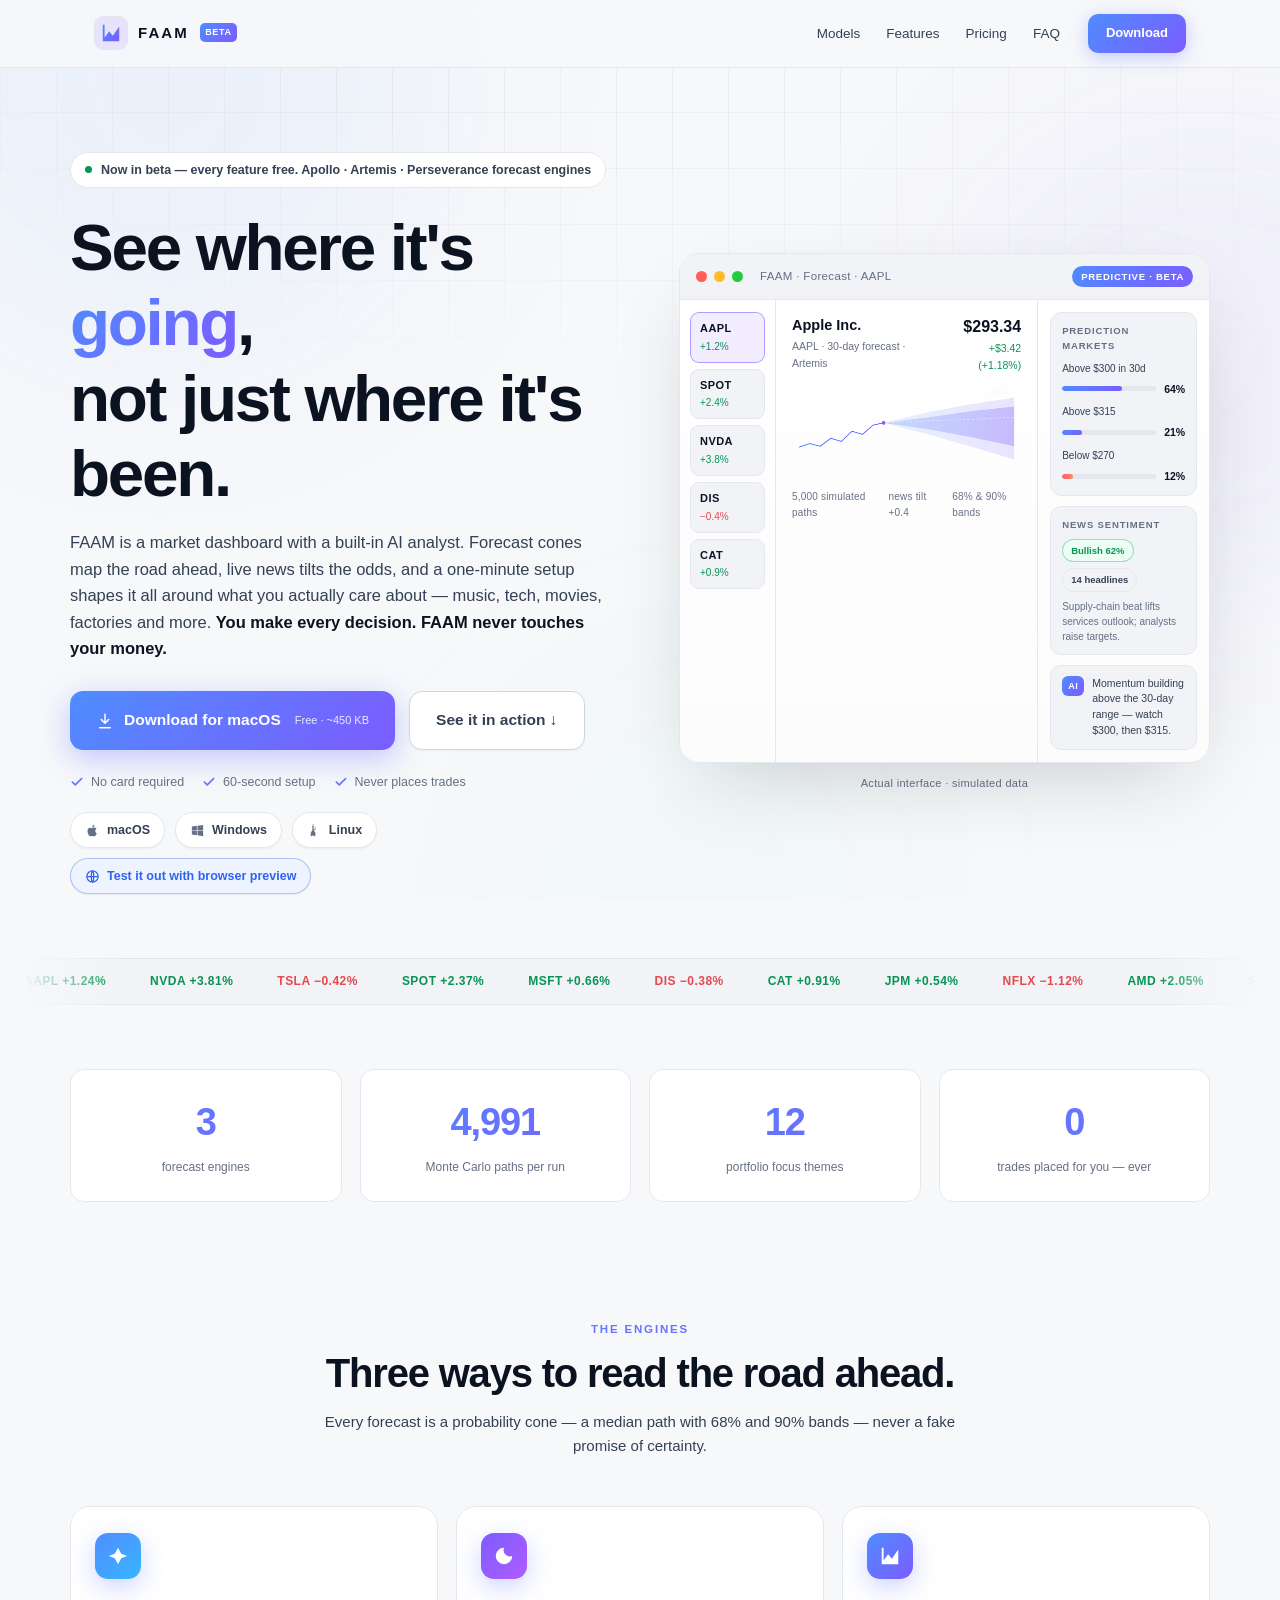
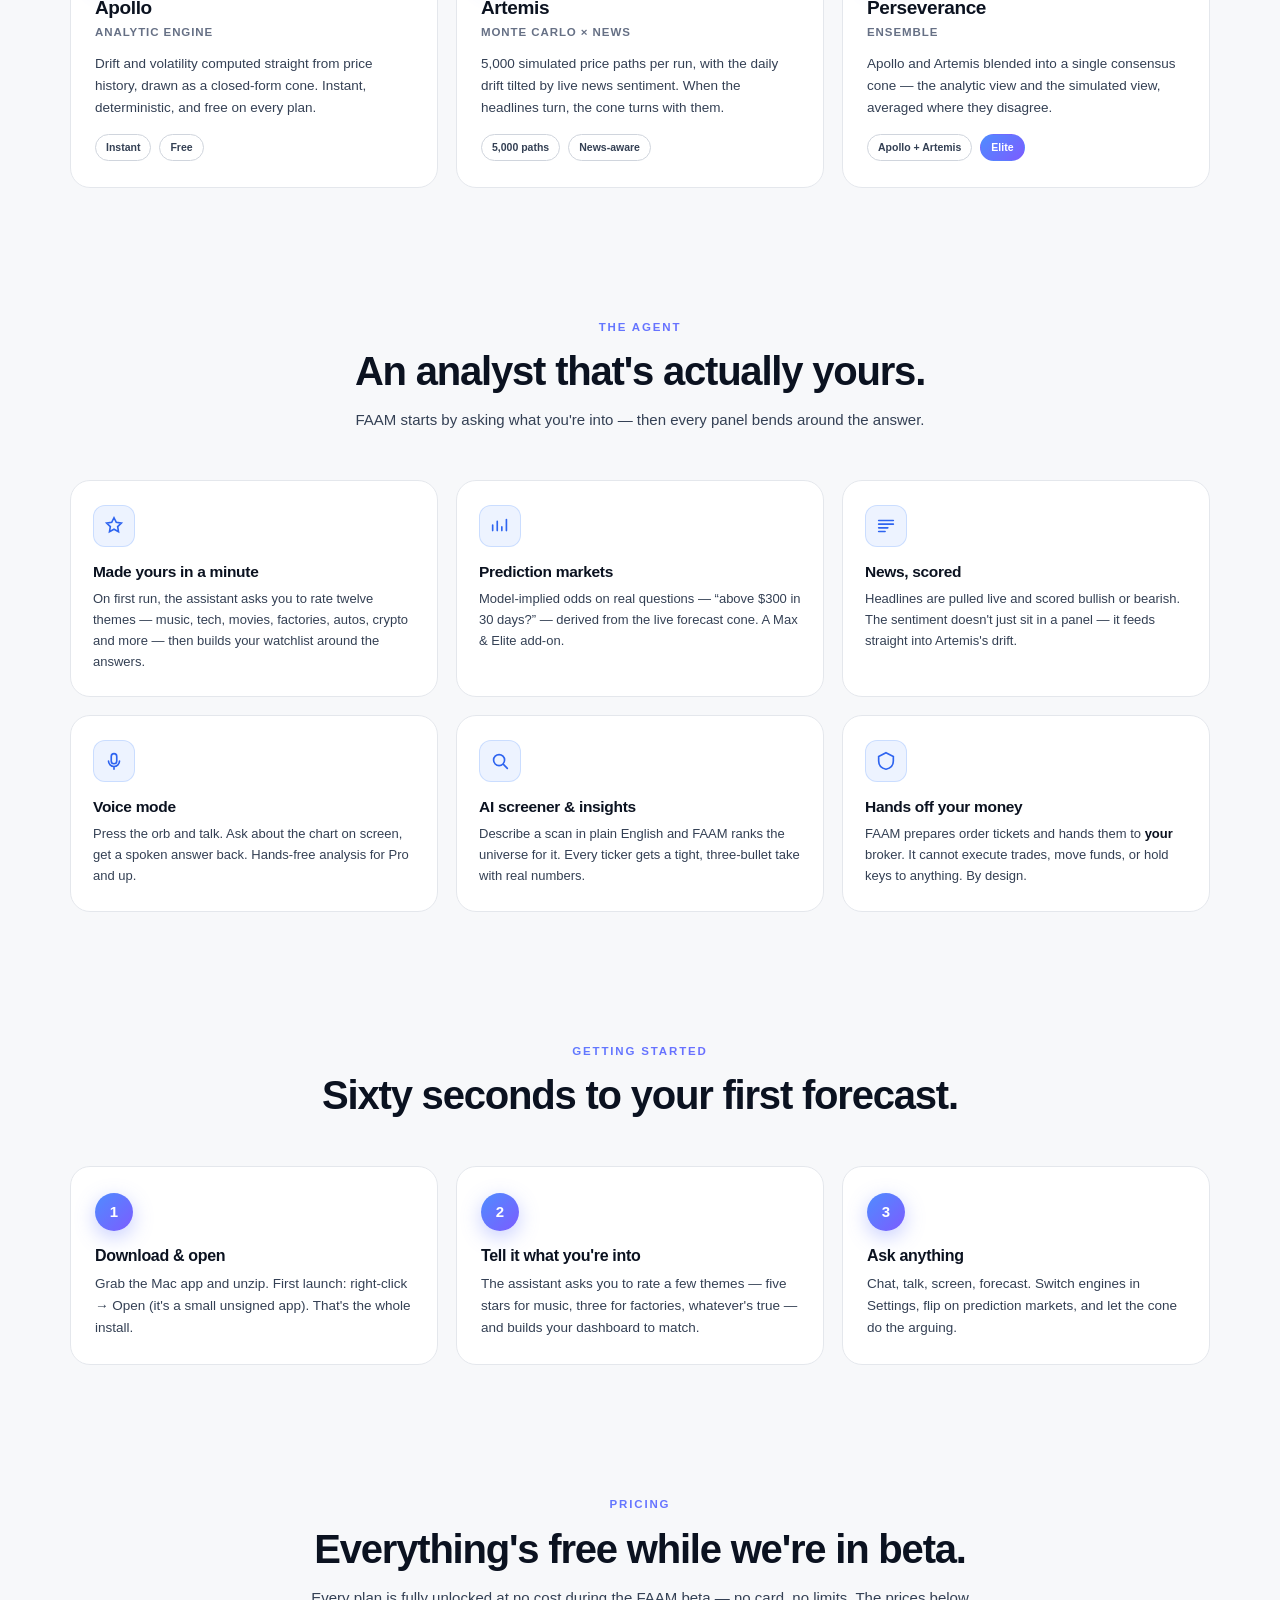
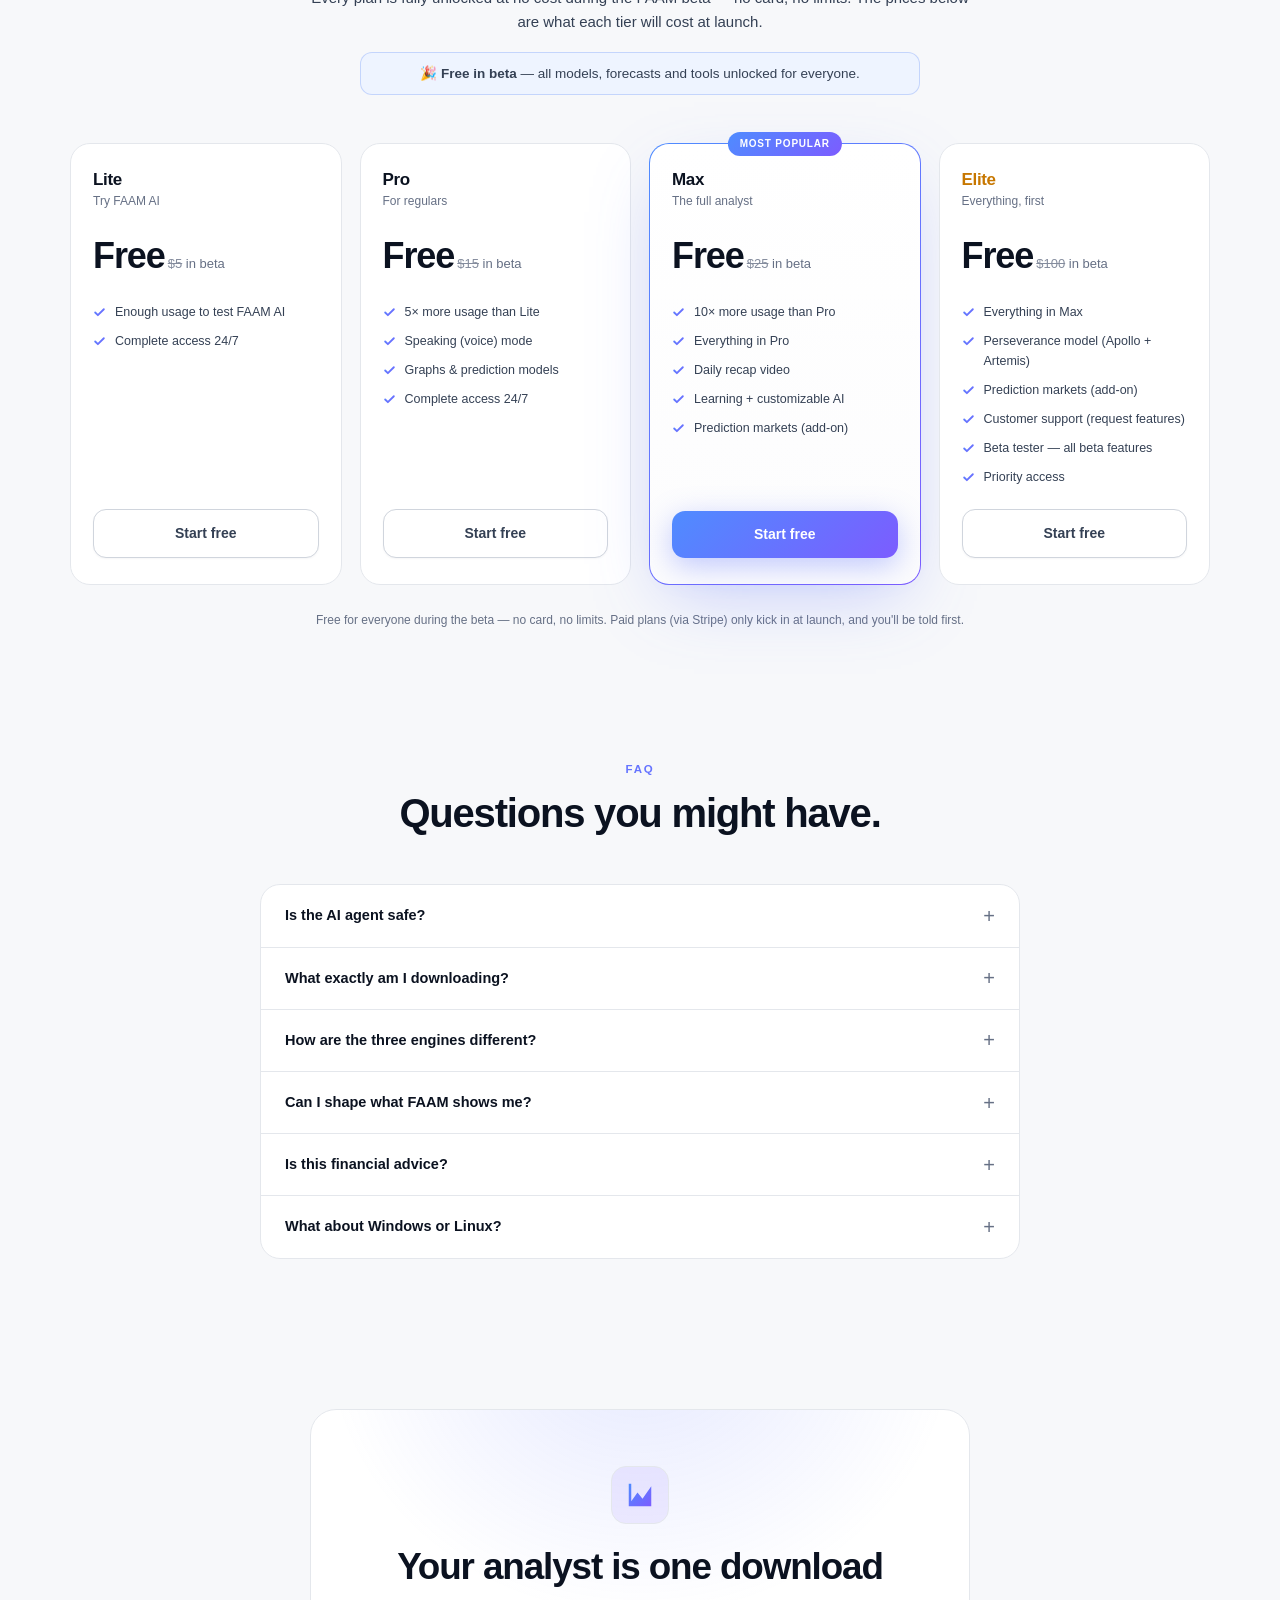
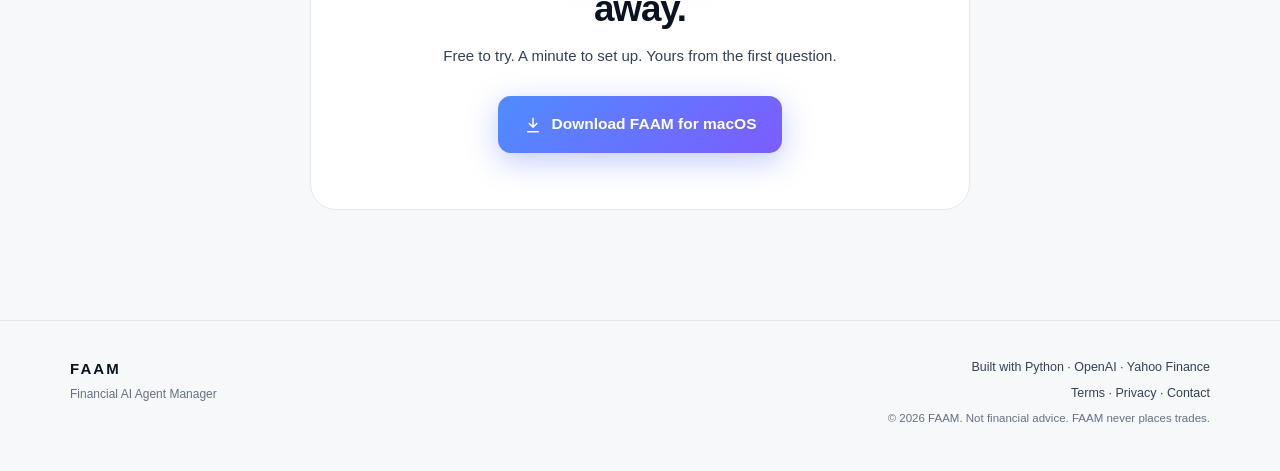
==== commit 54541abe: "Windows download: ship the compiled FAAM.exe (real app, no Python) instead of source zip People coul" ====
--- a/index.html
+++ b/index.html
@@ -100,7 +100,7 @@
               <svg viewBox="0 0 24 24" width="15" height="15" aria-hidden="true"><path fill="currentColor" d="M16.4 12.6c0-2.3 1.9-3.4 2-3.5-1.1-1.6-2.8-1.8-3.4-1.8-1.4-.1-2.8.9-3.5.9s-1.8-.8-3-.8c-1.5 0-3 .9-3.8 2.3-1.6 2.8-.4 7 1.2 9.3.8 1.1 1.7 2.4 2.9 2.3 1.2 0 1.6-.7 3-.7s1.8.7 3 .7 2-1.1 2.8-2.2c.9-1.3 1.2-2.5 1.3-2.6-.1 0-2.5-1-2.5-3.8zM14.2 5.8c.6-.8 1.1-1.9 1-3-.9 0-2 .6-2.7 1.4-.6.7-1.1 1.8-1 2.9 1 .1 2-.5 2.7-1.3z"/></svg>
               <span>macOS</span>
             </a>
-            <a class="dl-os" href="FAAM-windows.zip" title="Download for Windows">
+            <a class="dl-os" href="https://github.com/FAAM-OFFICIAL/FAAM/releases/latest/download/FAAM.exe" title="Download FAAM.exe for Windows — a real app, no Python needed. Double-click to run.">
               <svg viewBox="0 0 24 24" width="15" height="15" aria-hidden="true"><path fill="currentColor" d="M3 5.6 11 4.5v7.1H3V5.6zM3 12.4h8v7.1L3 18.4v-6zM12 4.4 21 3v8.6h-9V4.4zM12 12.4h9V21l-9-1.3v-7.3z"/></svg>
               <span>Windows</span>
             </a>
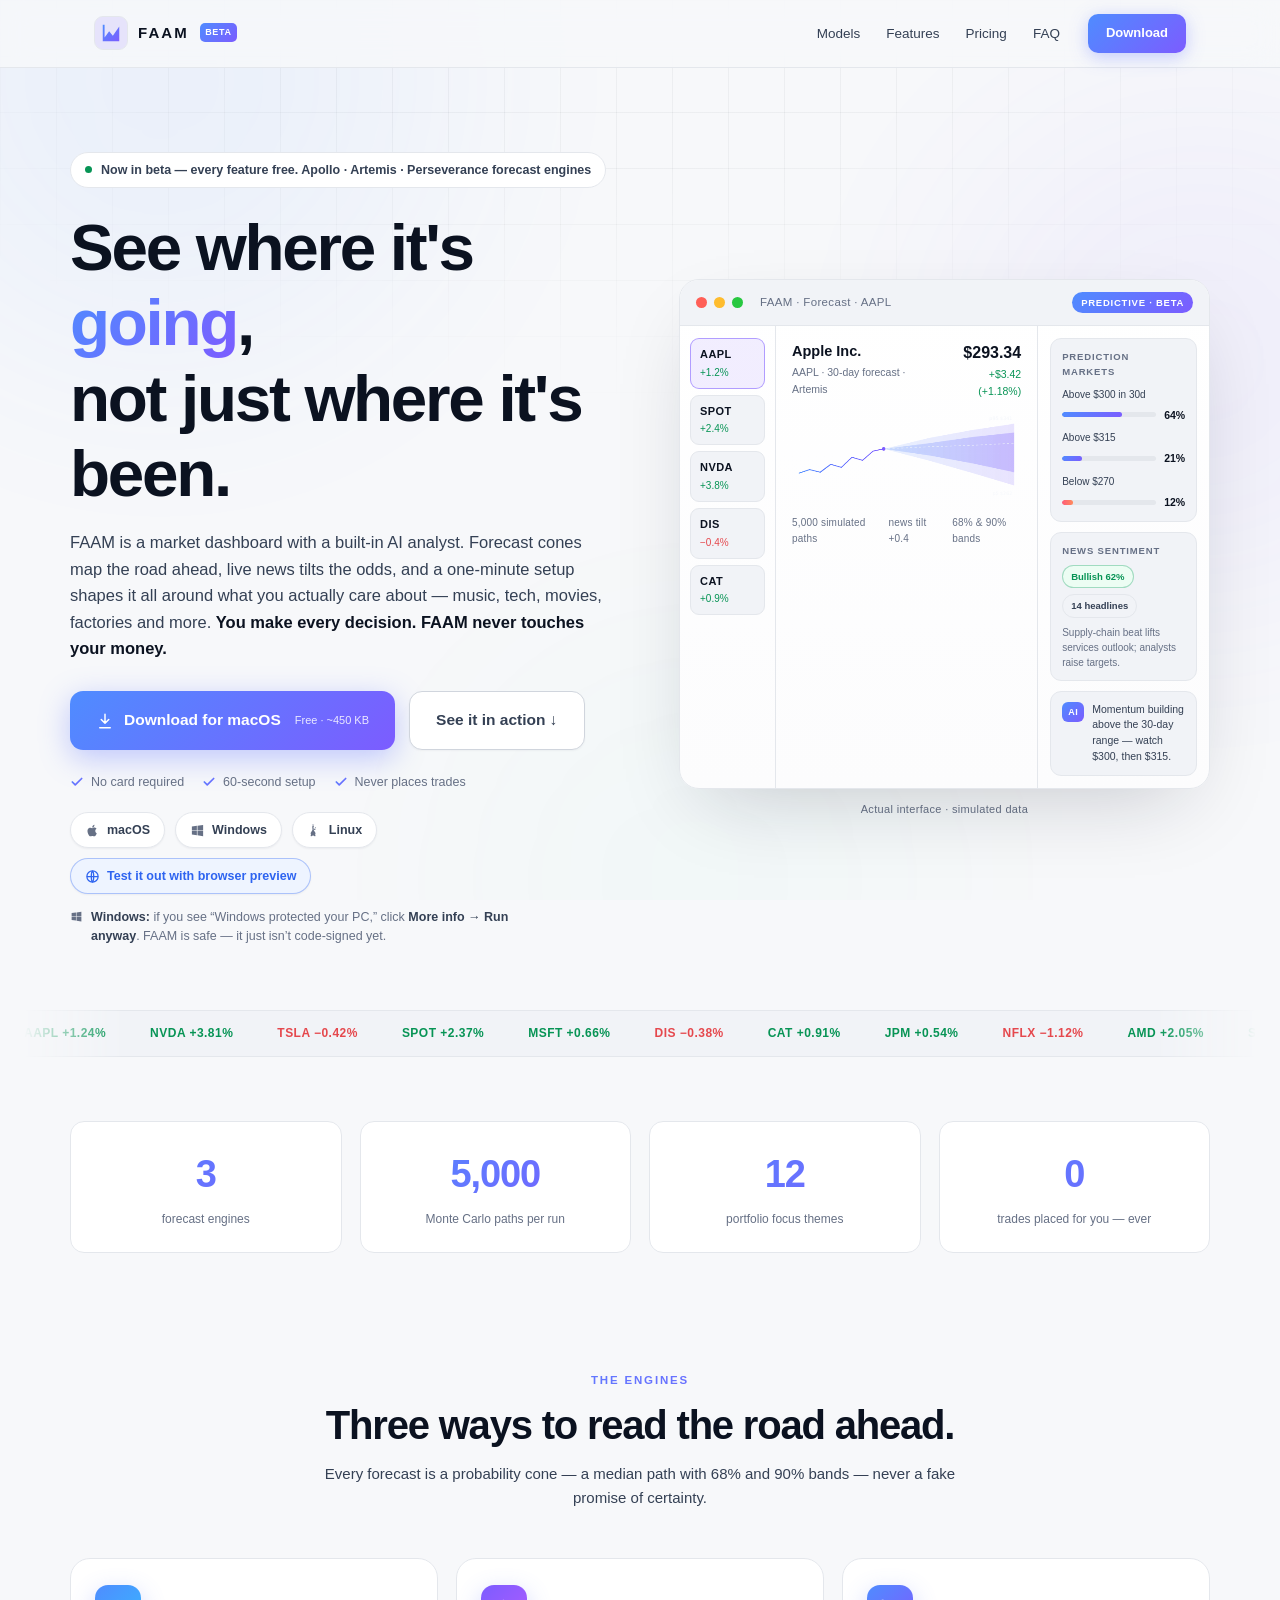
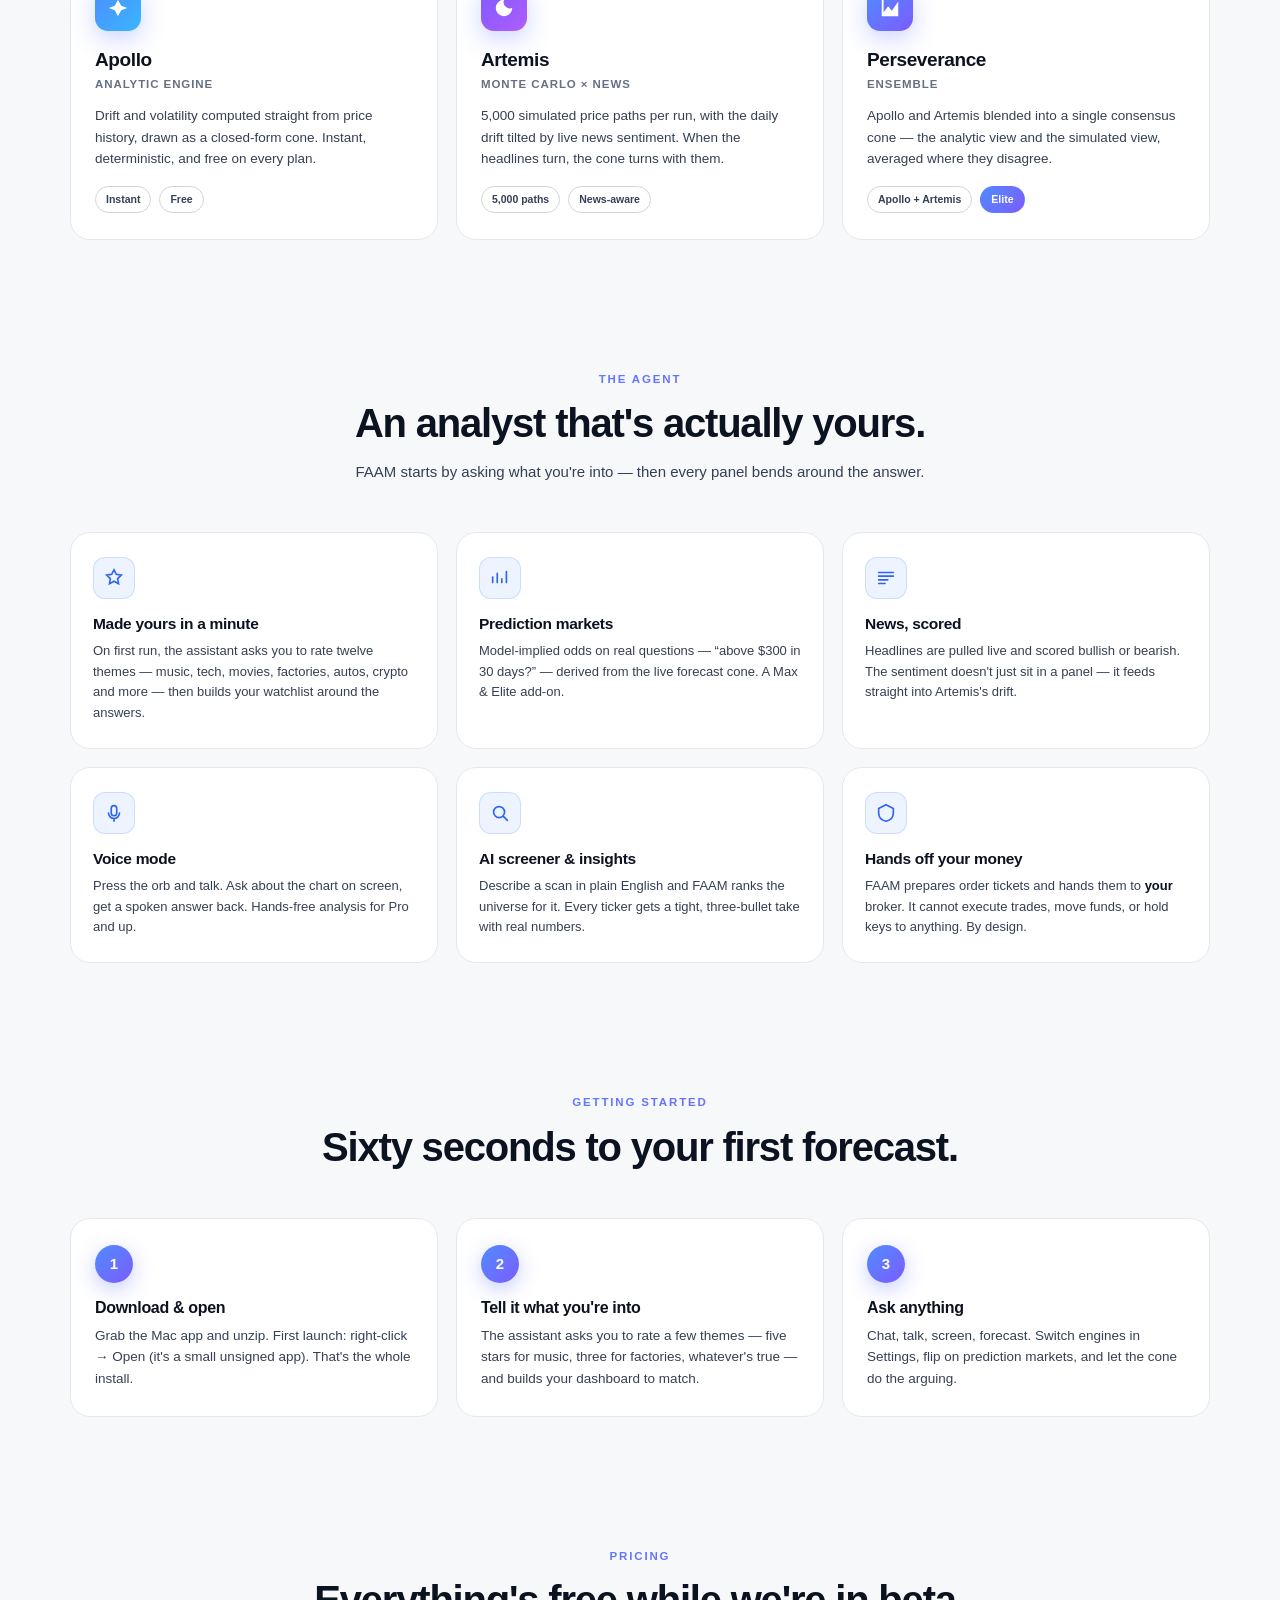
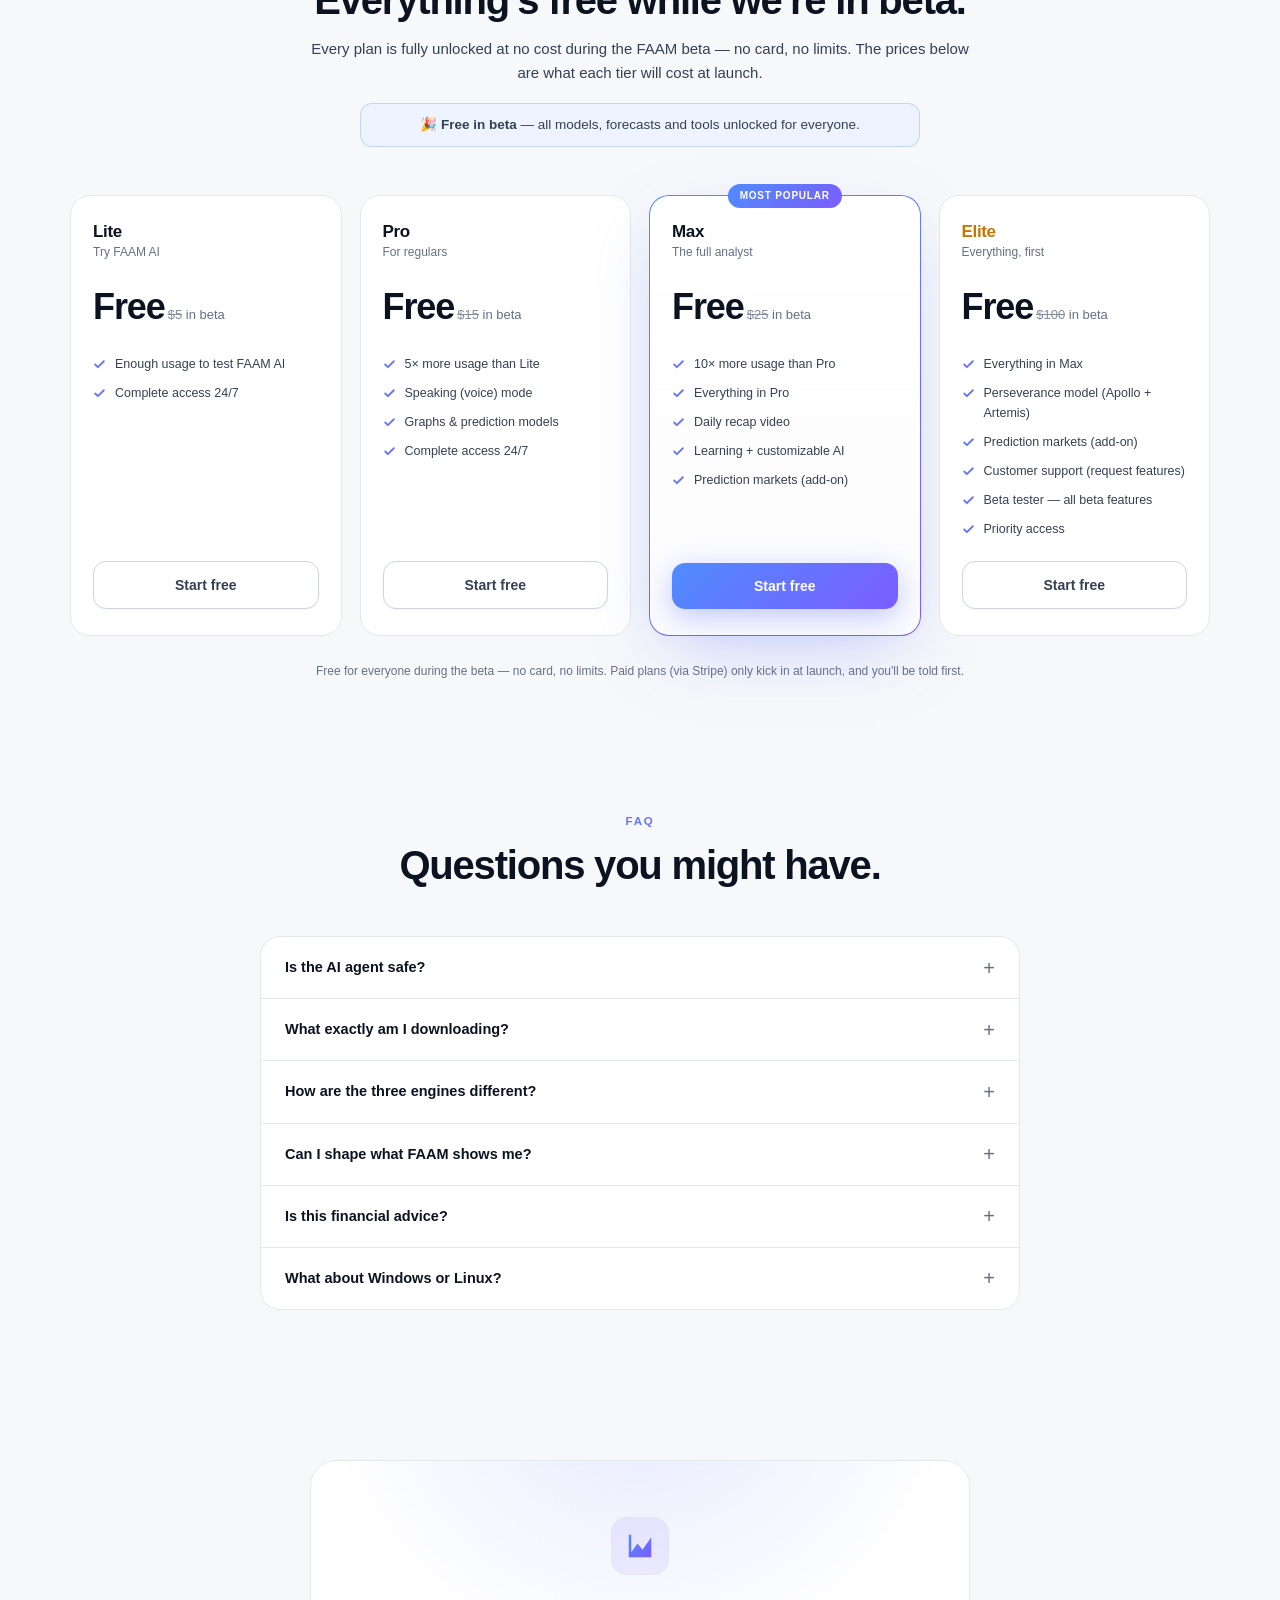
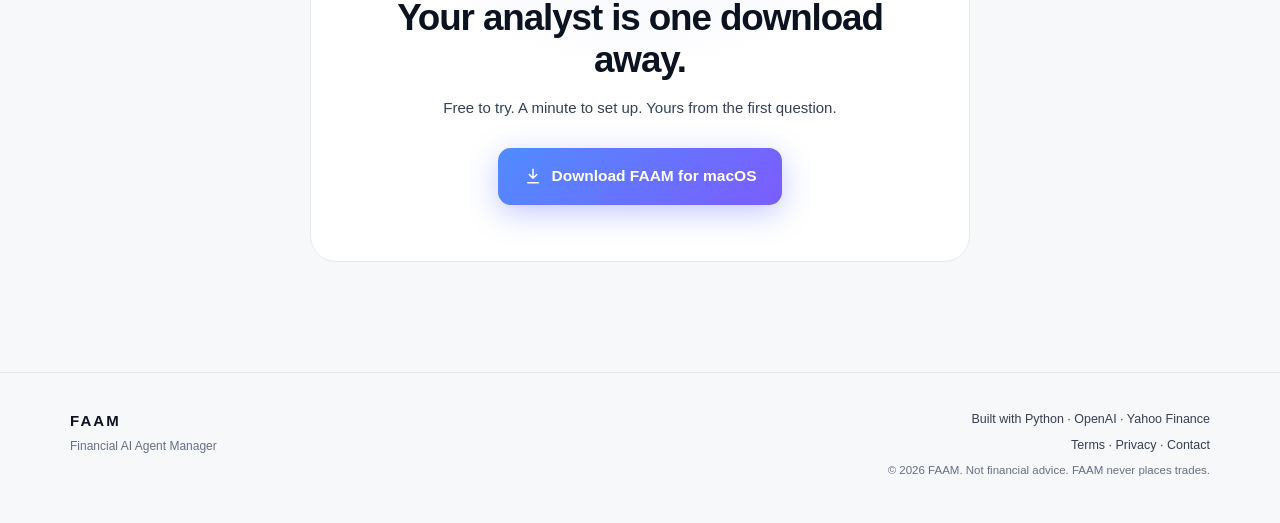
==== commit 9d69cf86: "Landing: add Windows 'unknown publisher -> Run anyway' note under the downloads Cuts confusion for t" ====
--- a/index.html
+++ b/index.html
@@ -117,6 +117,10 @@
               <span>Test it out with browser preview</span>
             </a>
           </div>
+          <p class="dl-note reveal" style="--d:.3s">
+            <svg viewBox="0 0 24 24" width="13" height="13" aria-hidden="true"><path fill="currentColor" d="M3 5.6 11 4.5v7.1H3V5.6zM3 12.4h8v7.1L3 18.4v-6zM12 4.4 21 3v8.6h-9V4.4zM12 12.4h9V21l-9-1.3v-7.3z"/></svg>
+            <span><strong>Windows:</strong> if you see &ldquo;Windows protected your PC,&rdquo; click <strong>More info &rarr; Run anyway</strong>. FAAM is safe &mdash; it just isn&rsquo;t code-signed yet.</span>
+          </p>
         </div>
 
         <!-- PRODUCT PREVIEW -->
--- a/landing.css
+++ b/landing.css
@@ -191,6 +191,12 @@
 
 /* ---------- Download platform chips ---------- */
 .dl-os-row { display: flex; flex-wrap: wrap; gap: 10px; margin-top: 20px; }
+.dl-note {
+  display: flex; align-items: flex-start; gap: 8px; margin-top: 14px; max-width: 480px;
+  font-size: 12.5px; line-height: 1.5; color: var(--muted);
+}
+.dl-note svg { color: var(--muted); flex: 0 0 auto; margin-top: 2px; }
+.dl-note strong { color: var(--text-2); font-weight: 600; }
 .dl-os {
   display: inline-flex; align-items: center; gap: 7px;
   font-size: 12.5px; font-weight: 600; color: var(--text-2);
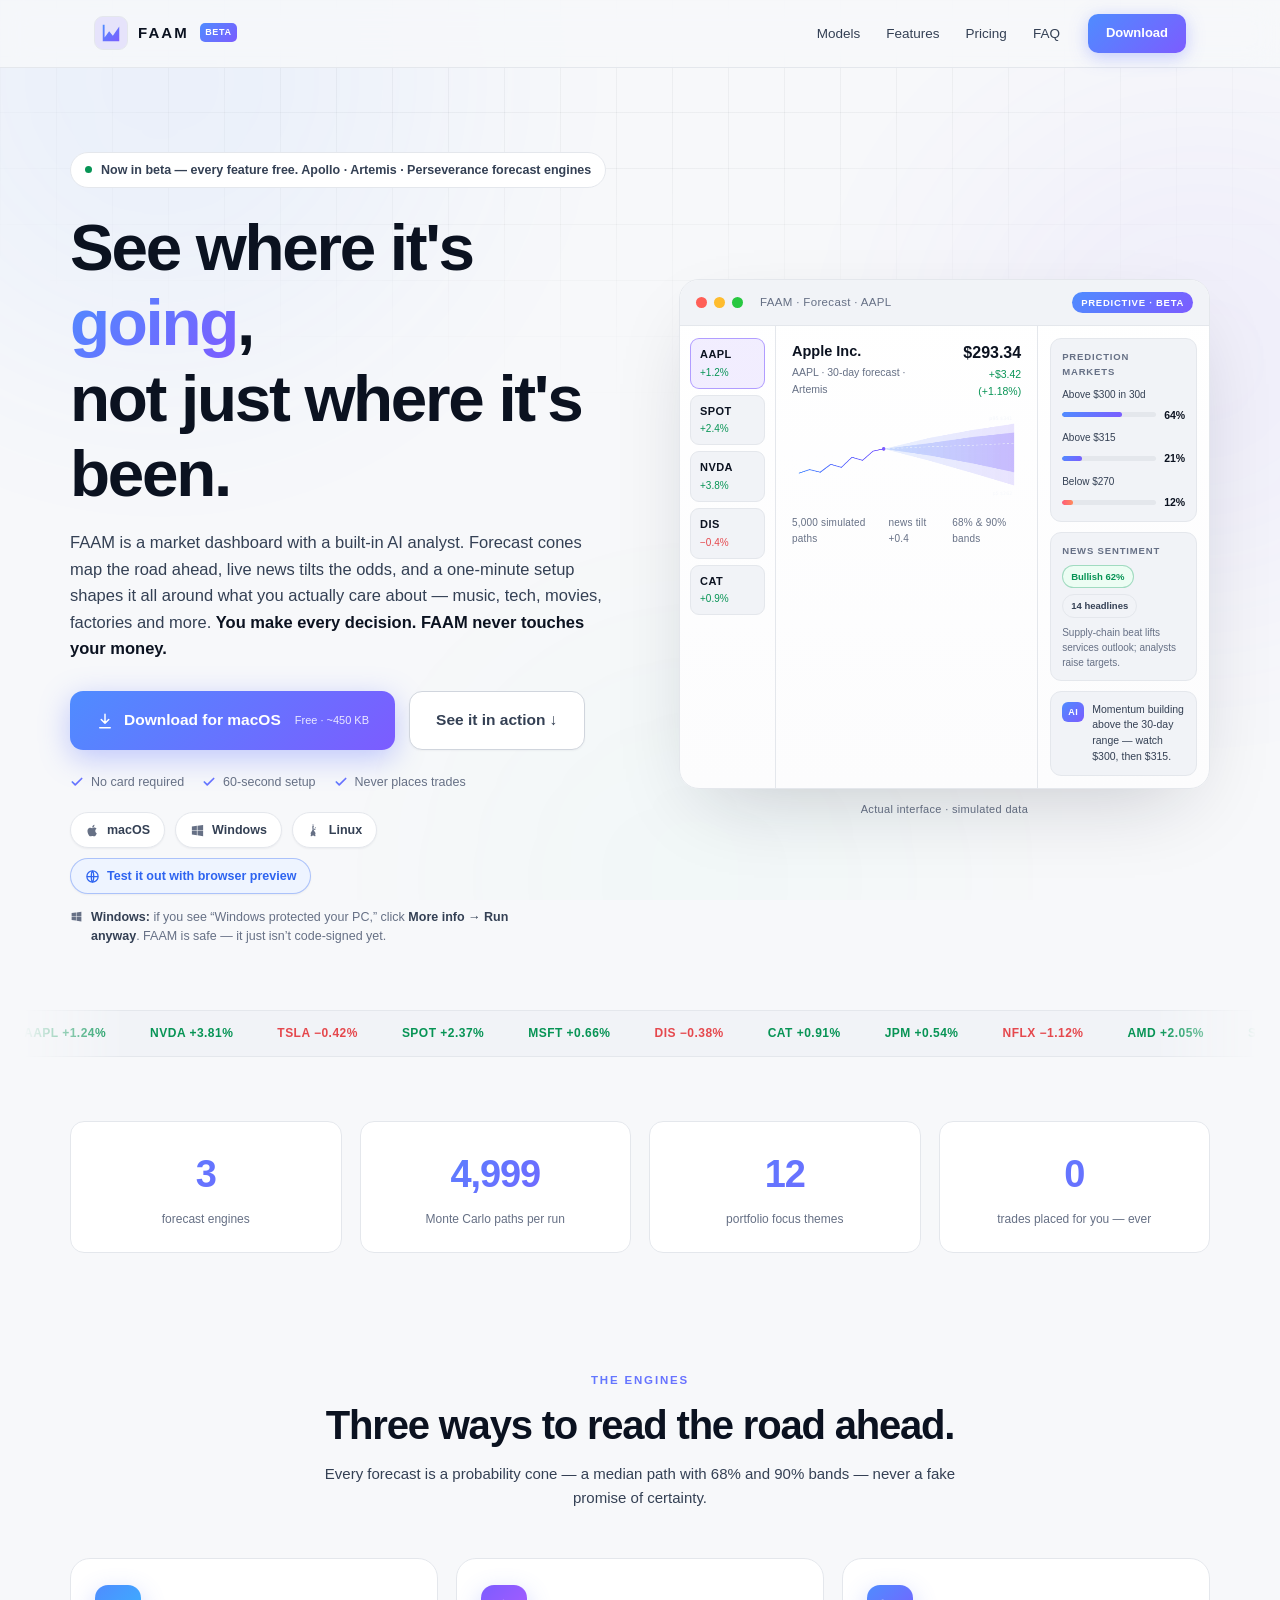
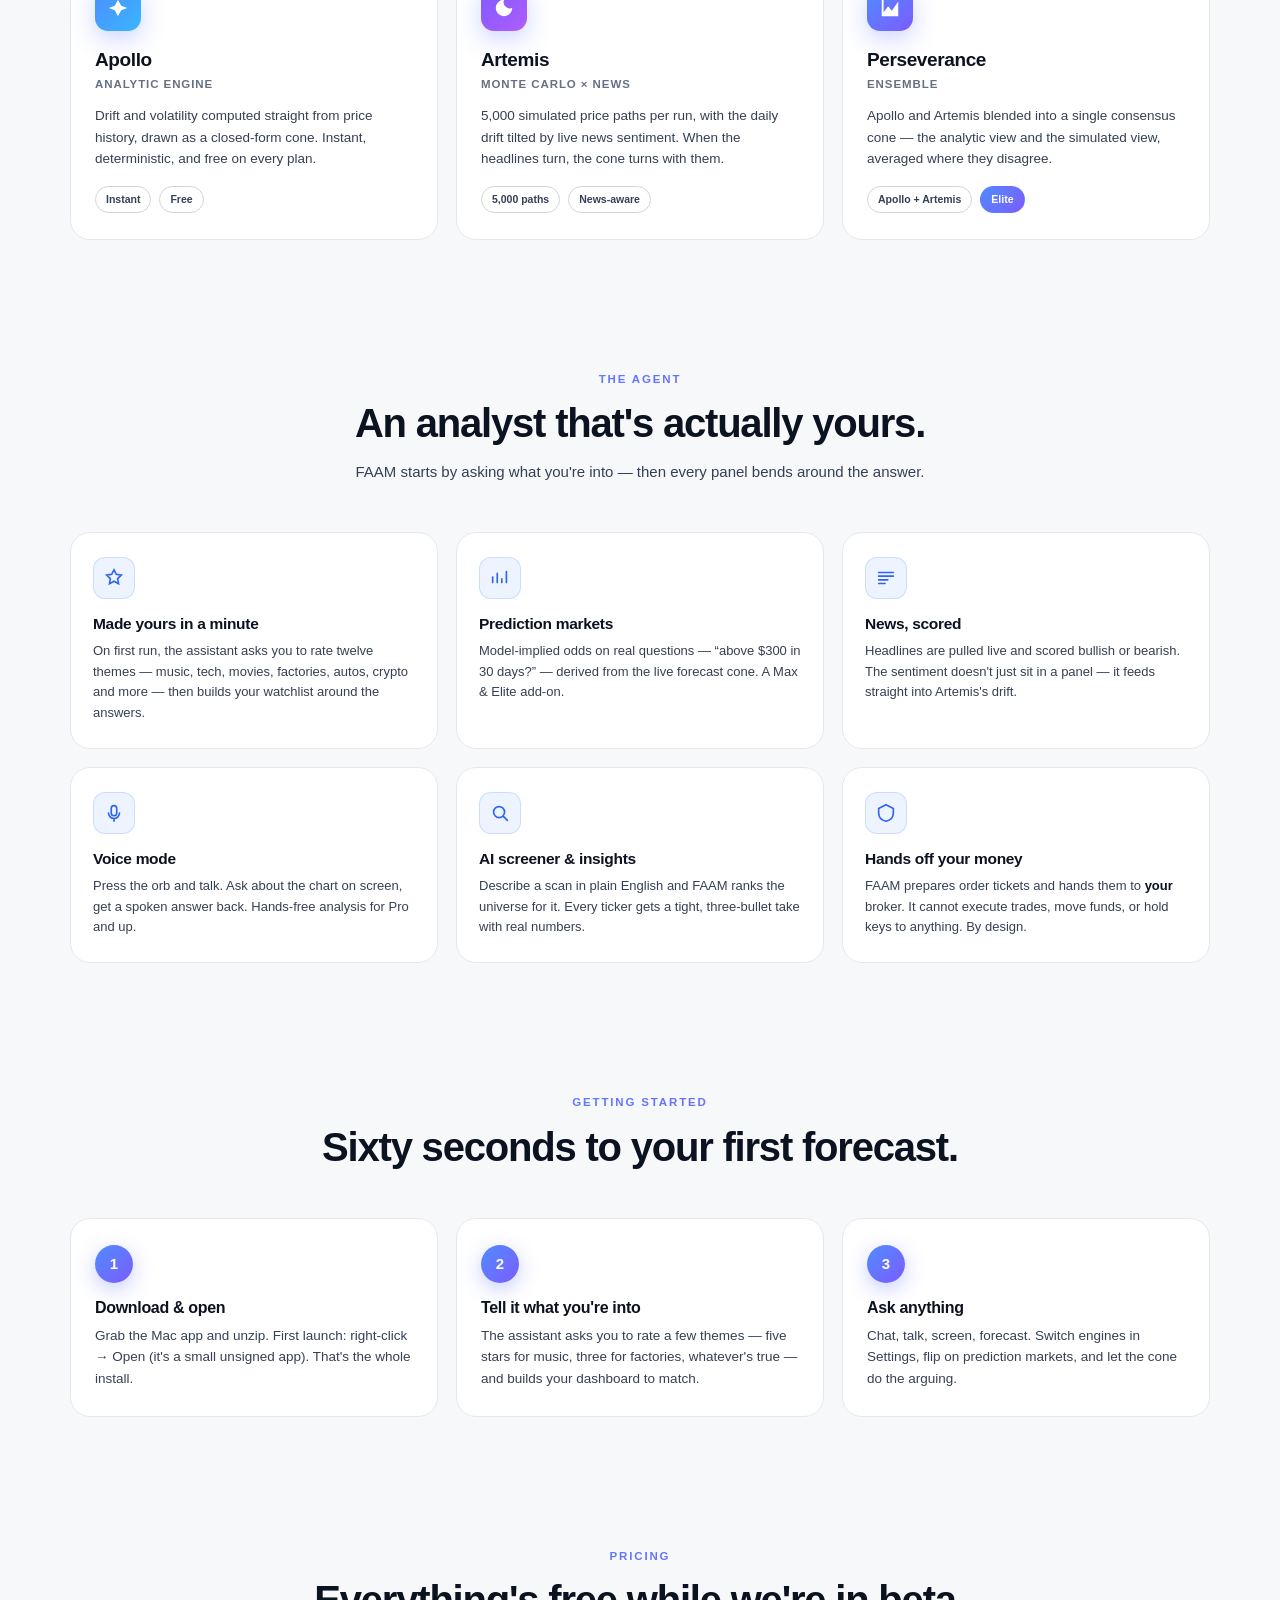
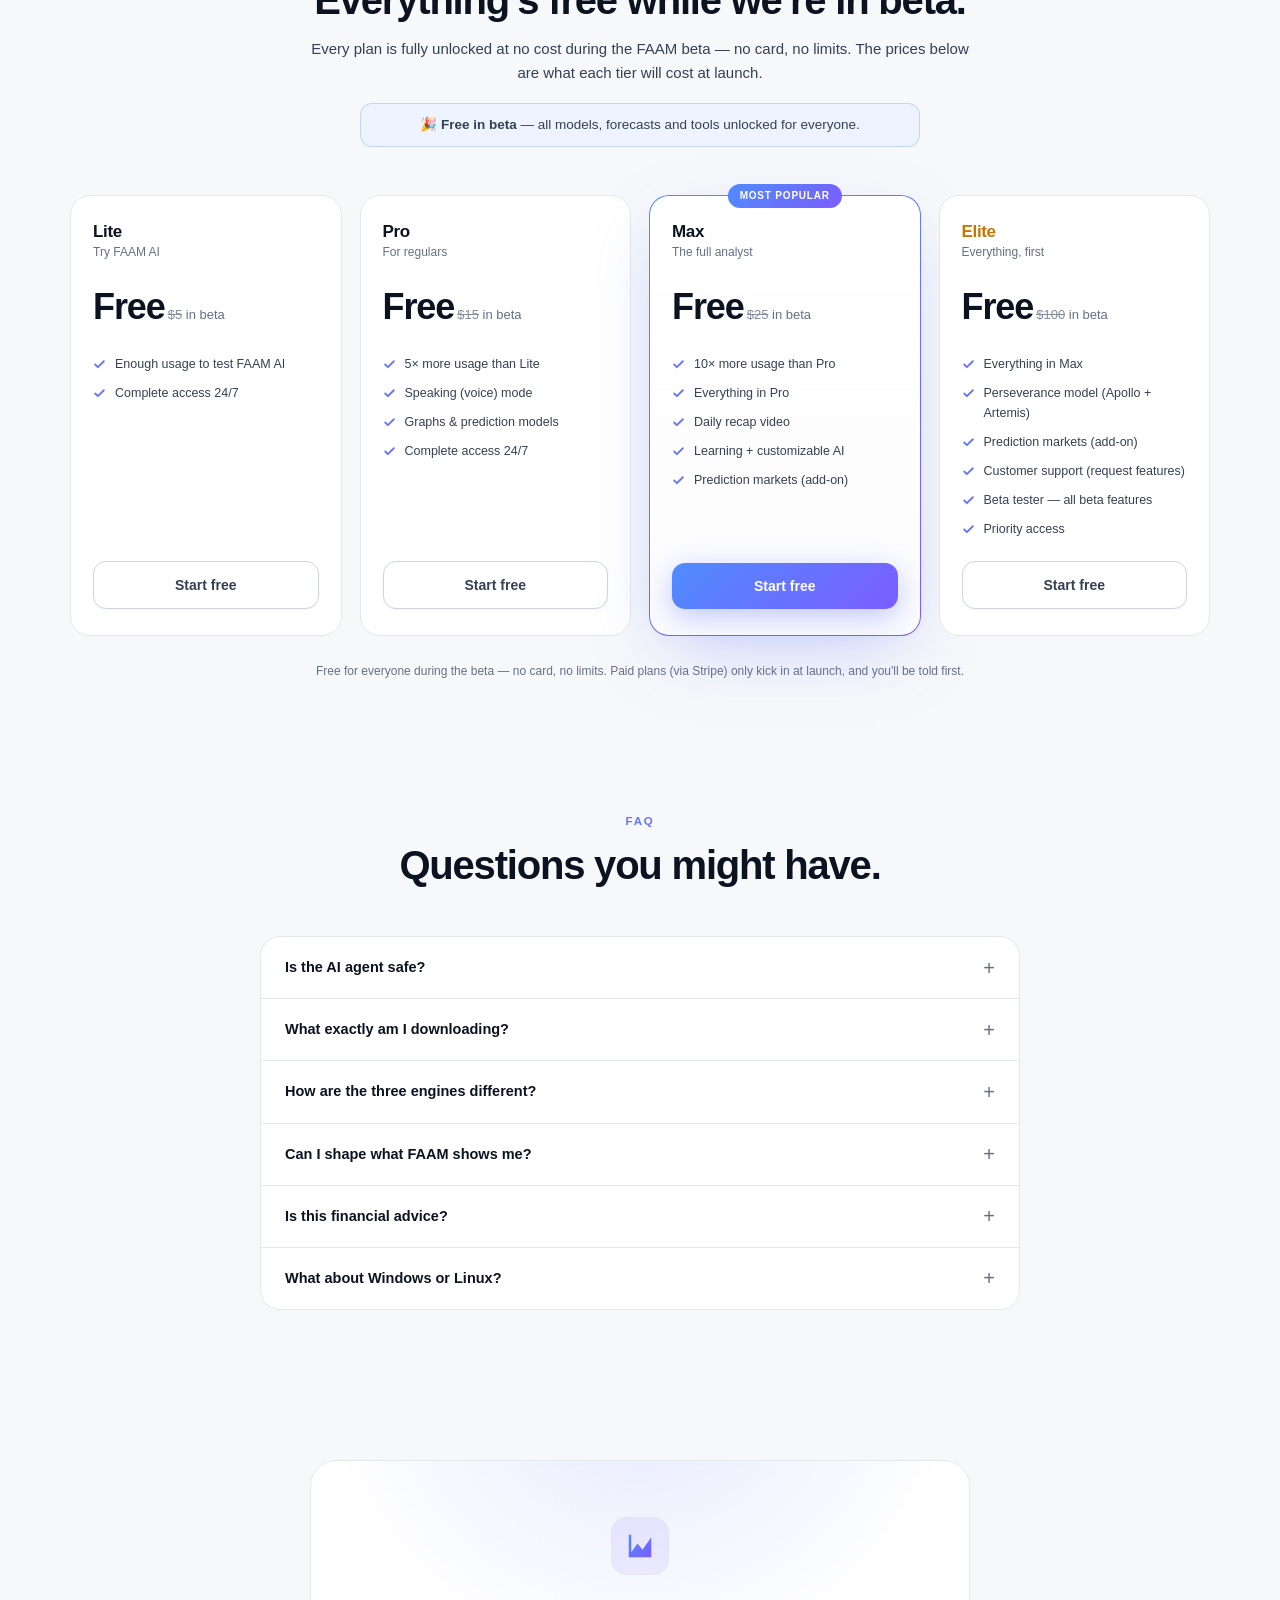
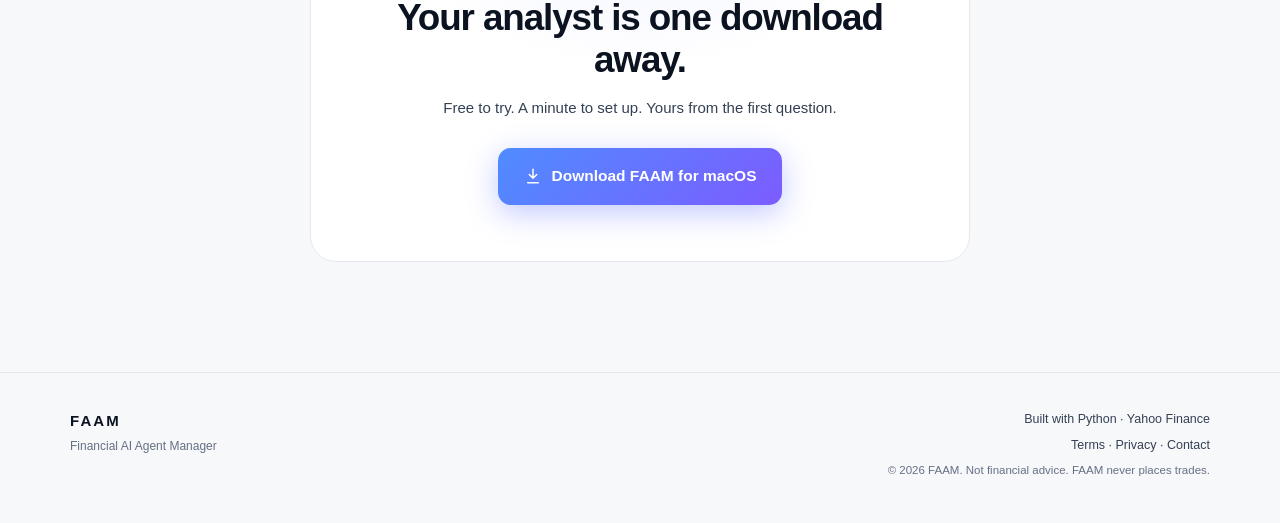
==== commit 4a38dad8: "White-label AI (remove all OpenAI mentions), default to Yahoo, fix stale-cache glitch, add Beginner " ====
--- a/index.html
+++ b/index.html
@@ -447,7 +447,7 @@
         <span class="muted">Financial AI Agent Manager</span>
       </div>
       <div class="foot-meta">
-        <span>Built with Python · OpenAI · Yahoo Finance</span>
+        <span>Built with Python · Yahoo Finance</span>
         <span class="foot-links"><a href="terms.html">Terms</a> · <a href="privacy.html">Privacy</a> · <a href="mailto:akshayrgrover@gmail.com">Contact</a></span>
         <span class="muted">© <span id="yr">2026</span> FAAM. Not financial advice. FAAM never places trades.</span>
       </div>
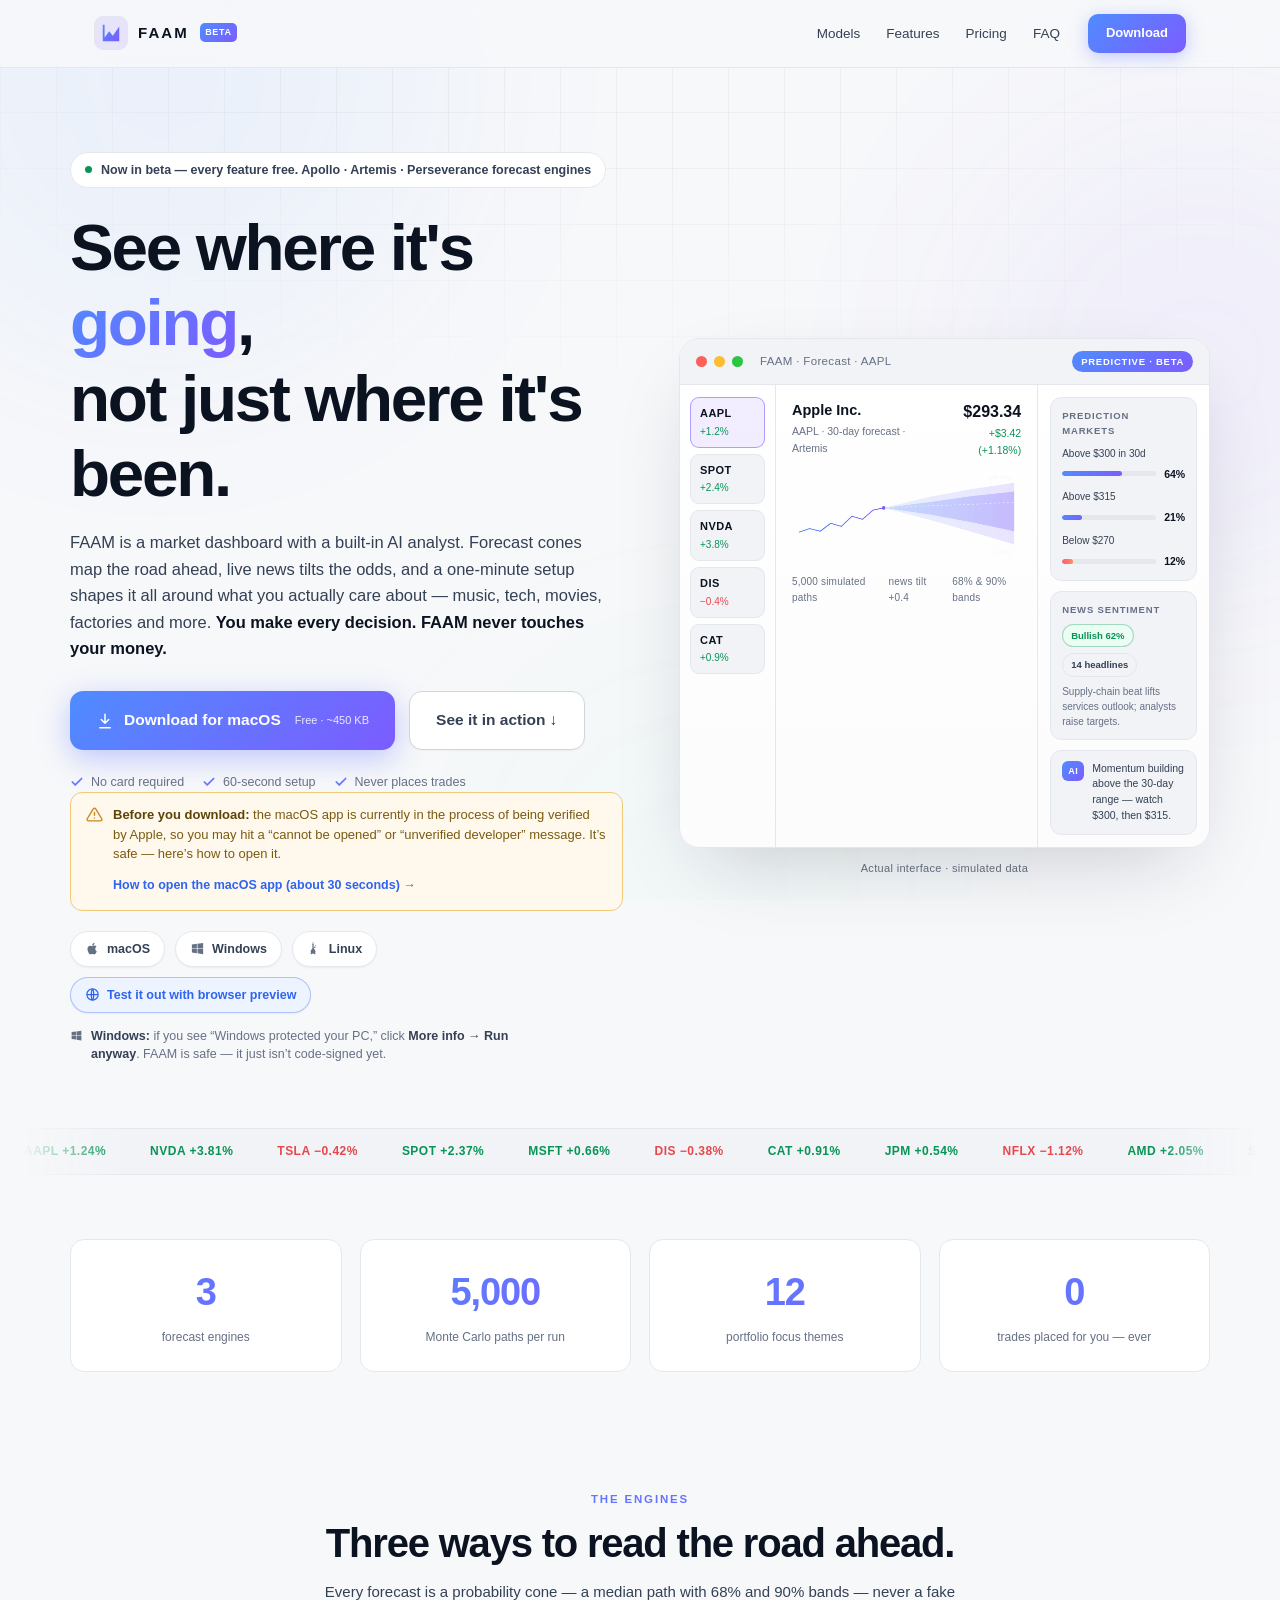
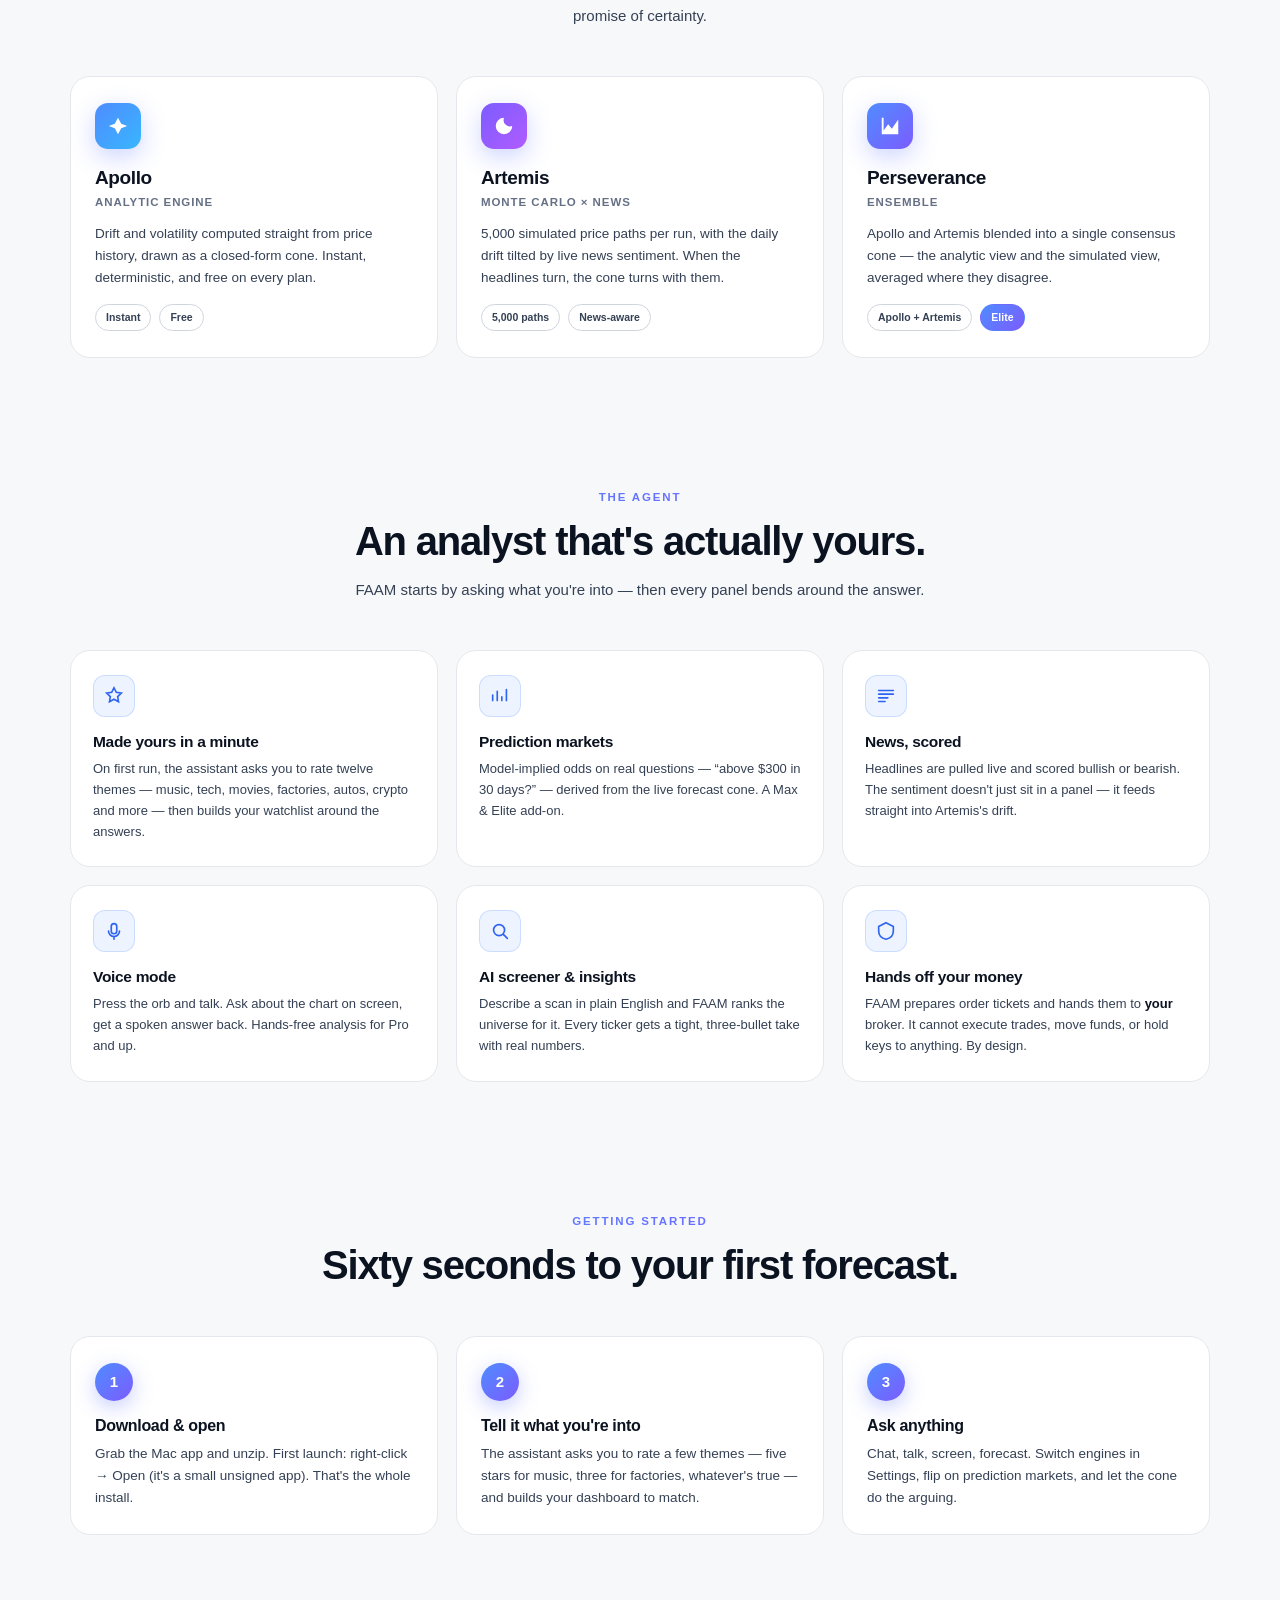
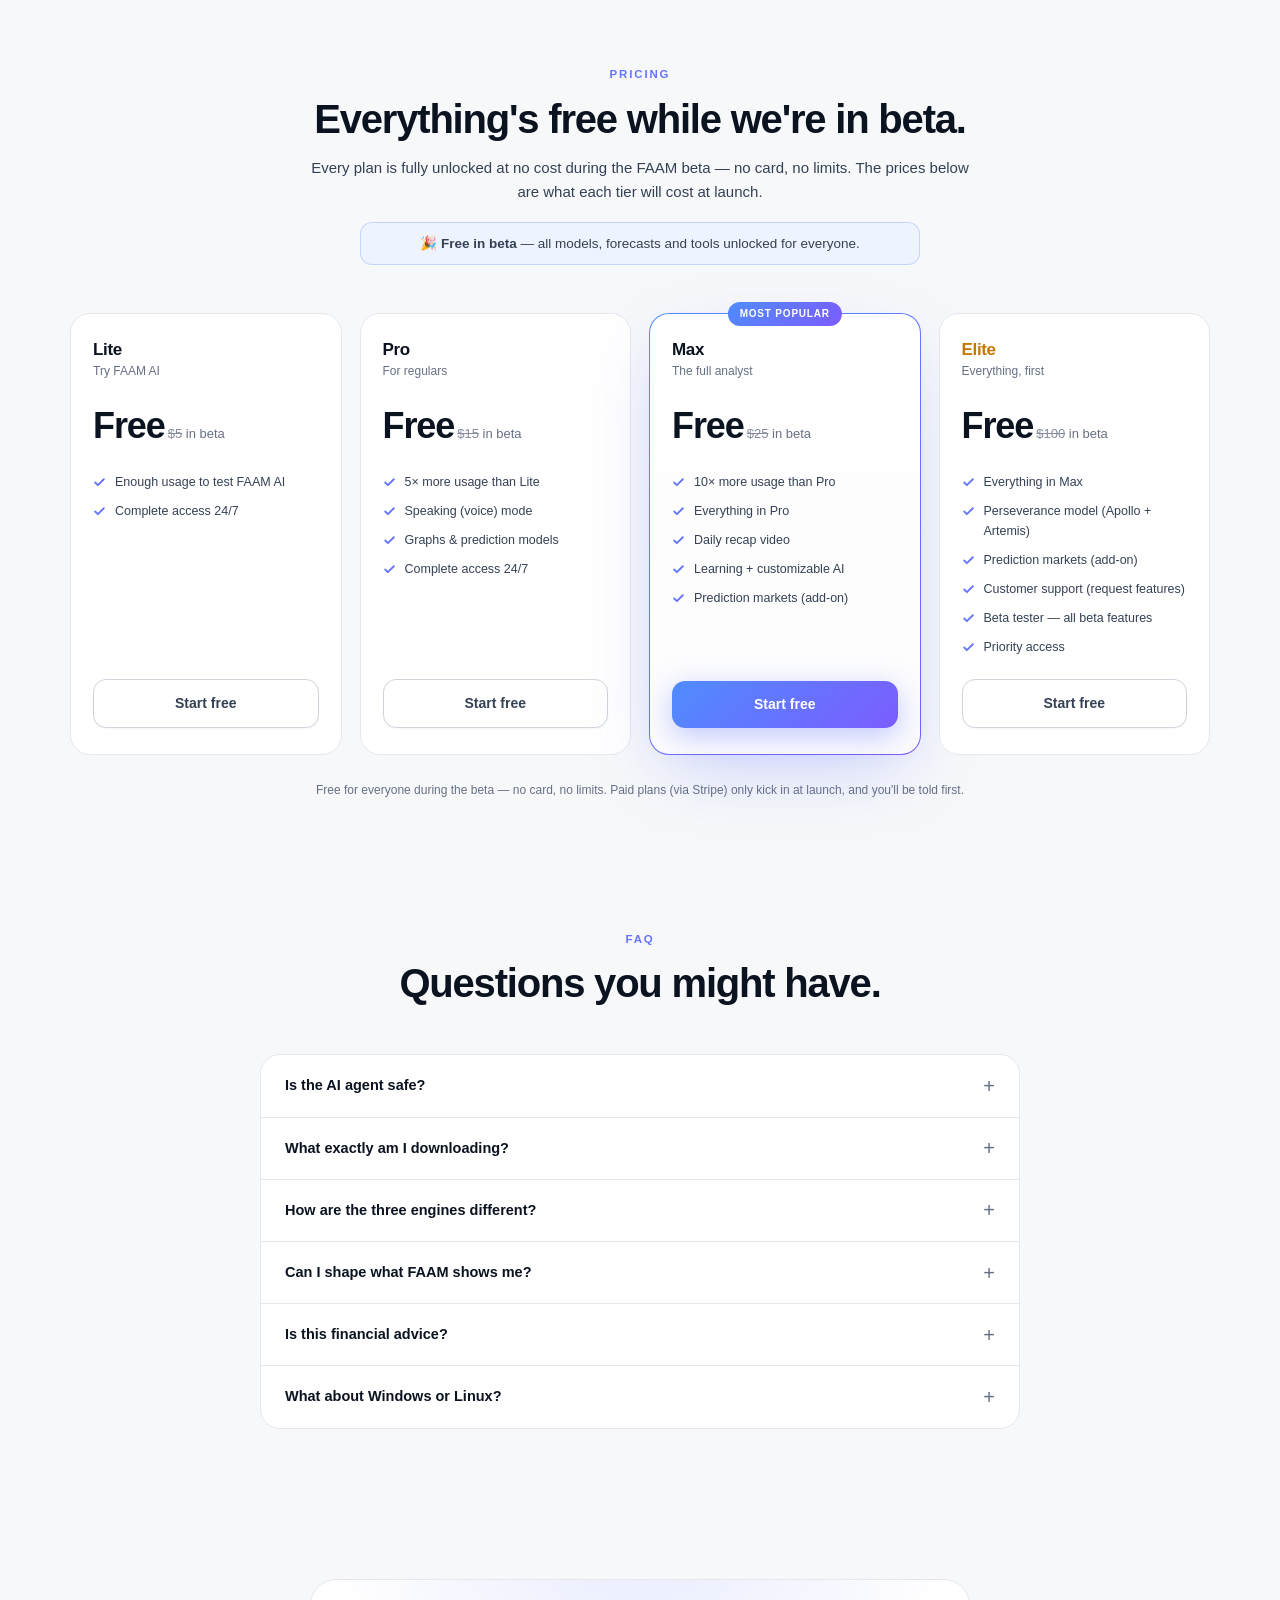
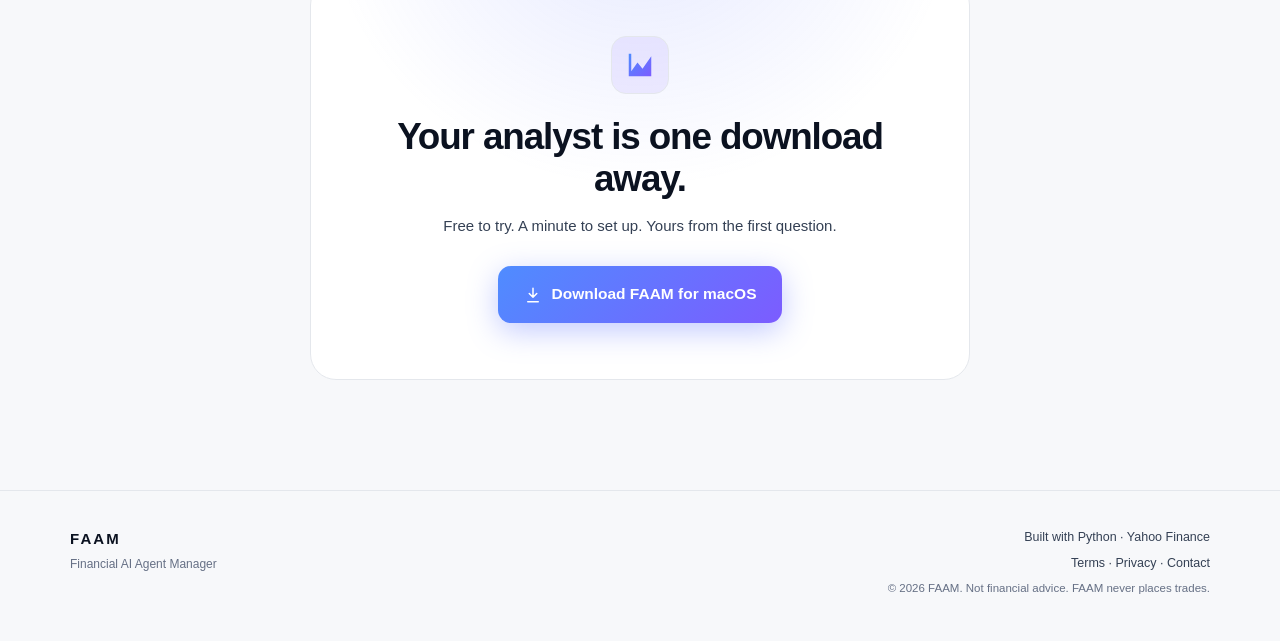
==== commit becfece6: "Landing: add macOS 'being verified by Apple' notice + how-to-open steps Prominent amber callout abov" ====
--- a/index.html
+++ b/index.html
@@ -95,6 +95,21 @@
             <li>60-second setup</li>
             <li>Never places trades</li>
           </ul>
+          <div class="dl-verify reveal" style="--d:.25s">
+            <div class="dl-verify-head">
+              <svg viewBox="0 0 24 24" width="17" height="17" aria-hidden="true"><path fill="none" stroke="currentColor" stroke-width="2" stroke-linecap="round" stroke-linejoin="round" d="M12 9v4m0 4h.01M10.3 3.9 1.8 18a2 2 0 0 0 1.7 3h17a2 2 0 0 0 1.7-3L13.7 3.9a2 2 0 0 0-3.4 0z"/></svg>
+              <span><strong>Before you download:</strong> the macOS app is currently in the process of being verified by Apple, so you may hit a &ldquo;cannot be opened&rdquo; or &ldquo;unverified developer&rdquo; message. It&rsquo;s safe &mdash; here&rsquo;s how to open it.</span>
+            </div>
+            <details class="dl-verify-fix">
+              <summary>How to open the macOS app (about 30 seconds) →</summary>
+              <ol>
+                <li>Unzip the download, then drag <strong>FAAM.app</strong> into your <strong>Applications</strong> folder.</li>
+                <li><strong>Right-click</strong> (or Control-click) <strong>FAAM.app</strong> and choose <strong>Open</strong>, then click <strong>Open</strong> in the pop-up. You only need to do this once.</li>
+                <li>Still blocked? Open <strong>System&nbsp;Settings&nbsp;&rarr;&nbsp;Privacy&nbsp;&amp;&nbsp;Security</strong>, scroll down, and click <strong>Open&nbsp;Anyway</strong> next to the FAAM message.</li>
+                <li>If it says the app is &ldquo;damaged&rdquo;, open <strong>Terminal</strong> and paste this, then open FAAM again:<br><code>xattr -cr /Applications/FAAM.app</code></li>
+              </ol>
+            </details>
+          </div>
           <div class="dl-os-row reveal" style="--d:.27s">
             <a class="dl-os" href="FAAM.zip" title="Download for macOS">
               <svg viewBox="0 0 24 24" width="15" height="15" aria-hidden="true"><path fill="currentColor" d="M16.4 12.6c0-2.3 1.9-3.4 2-3.5-1.1-1.6-2.8-1.8-3.4-1.8-1.4-.1-2.8.9-3.5.9s-1.8-.8-3-.8c-1.5 0-3 .9-3.8 2.3-1.6 2.8-.4 7 1.2 9.3.8 1.1 1.7 2.4 2.9 2.3 1.2 0 1.6-.7 3-.7s1.8.7 3 .7 2-1.1 2.8-2.2c.9-1.3 1.2-2.5 1.3-2.6-.1 0-2.5-1-2.5-3.8zM14.2 5.8c.6-.8 1.1-1.9 1-3-.9 0-2 .6-2.7 1.4-.6.7-1.1 1.8-1 2.9 1 .1 2-.5 2.7-1.3z"/></svg>
--- a/landing.css
+++ b/landing.css
@@ -197,6 +197,19 @@
 }
 .dl-note svg { color: var(--muted); flex: 0 0 auto; margin-top: 2px; }
 .dl-note strong { color: var(--text-2); font-weight: 600; }
+/* macOS "being verified" notice + how-to-open steps */
+.dl-verify { max-width: 560px; border: 1px solid #F2C879; background: #FFF8EC; border-radius: 12px; padding: 12px 15px; }
+.dl-verify-head { display: flex; gap: 10px; align-items: flex-start; font-size: 13px; line-height: 1.5; color: #7A5B12; }
+.dl-verify-head svg { color: #C88A1E; flex: 0 0 auto; margin-top: 1px; }
+.dl-verify-head strong { color: #5C4409; }
+.dl-verify-fix { margin-top: 8px; padding-left: 27px; }
+.dl-verify-fix summary { cursor: pointer; font-size: 12.5px; font-weight: 700; color: var(--blue); list-style: none; padding: 3px 0; }
+.dl-verify-fix summary::-webkit-details-marker { display: none; }
+.dl-verify-fix[open] summary { margin-bottom: 4px; }
+.dl-verify-fix ol { margin: 4px 0 2px; padding-left: 18px; font-size: 12.5px; line-height: 1.6; color: var(--text-2); }
+.dl-verify-fix li { margin-bottom: 7px; }
+.dl-verify-fix strong { color: var(--text); font-weight: 600; }
+.dl-verify-fix code { background: rgba(16,24,40,0.07); padding: 2px 7px; border-radius: 5px; font-size: 12px; font-family: ui-monospace, SFMono-Regular, Menlo, monospace; display: inline-block; margin-top: 4px; }
 .dl-os {
   display: inline-flex; align-items: center; gap: 7px;
   font-size: 12.5px; font-weight: 600; color: var(--text-2);
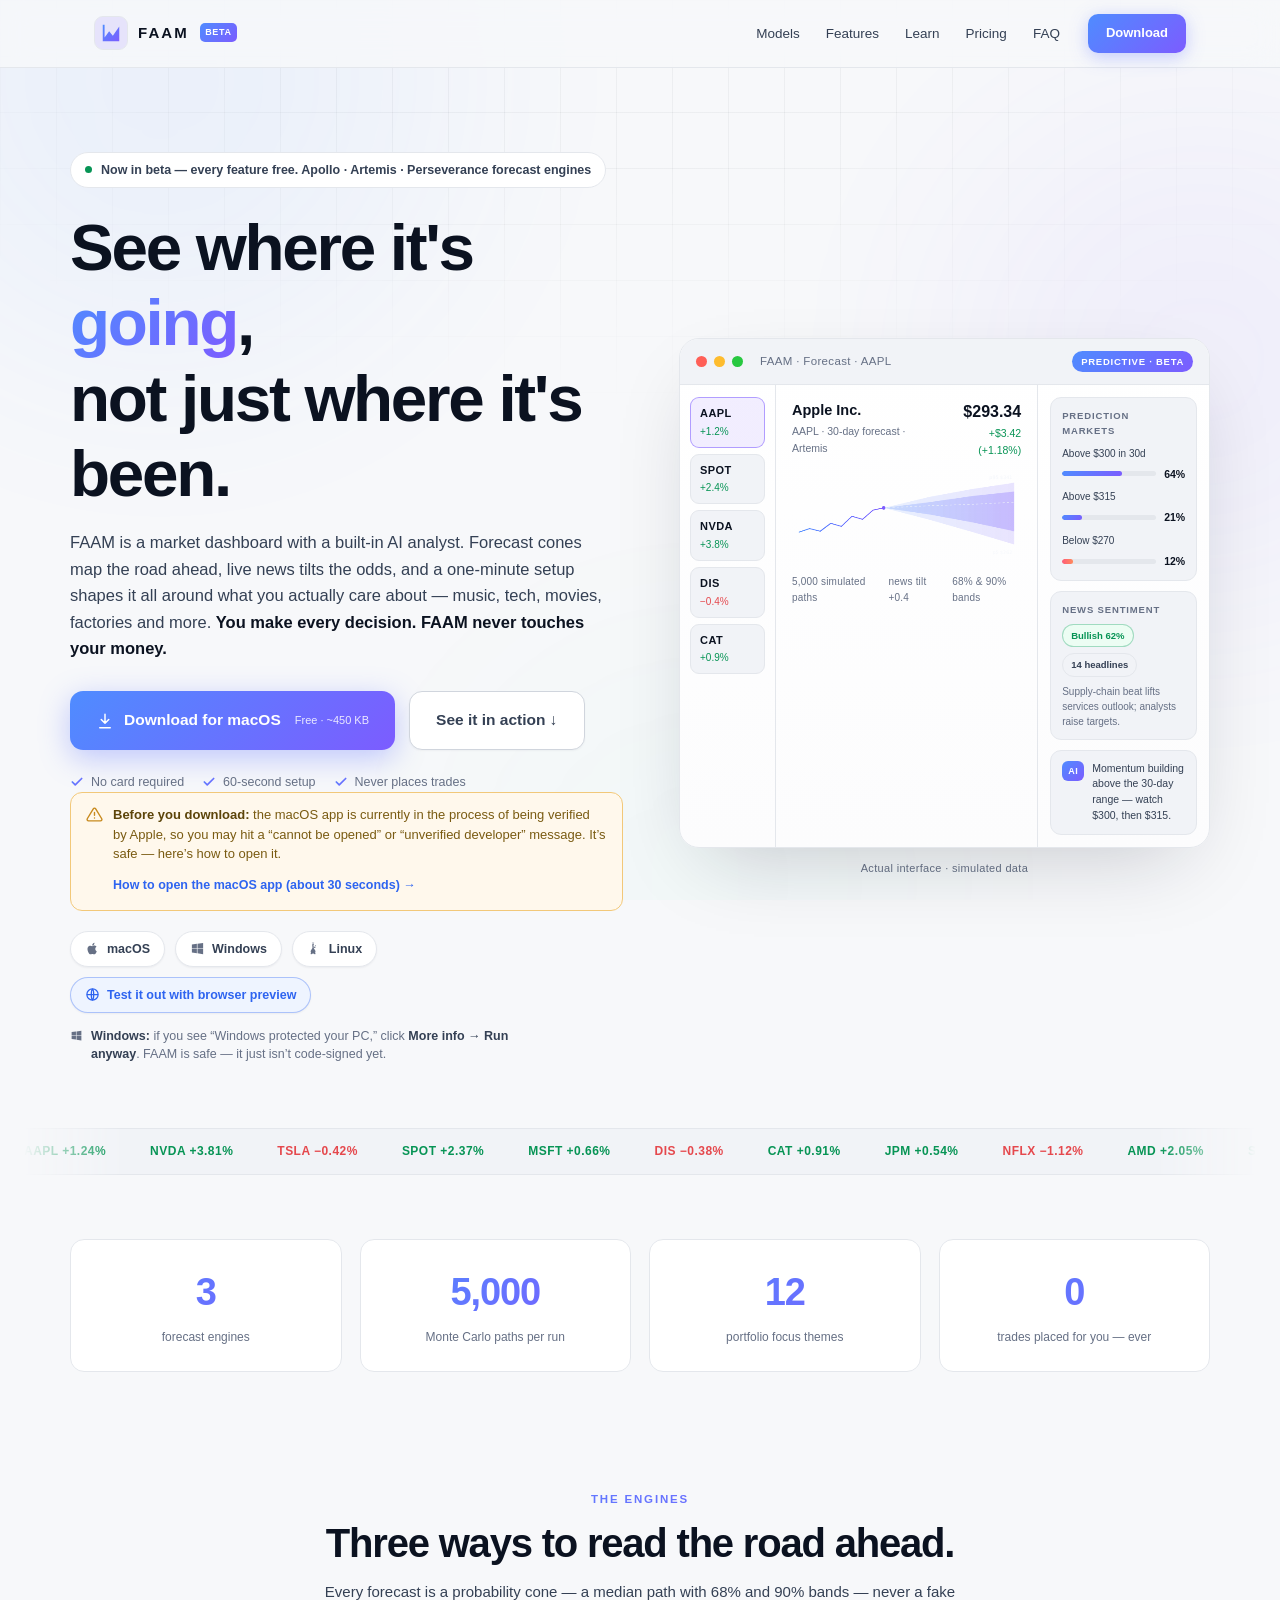
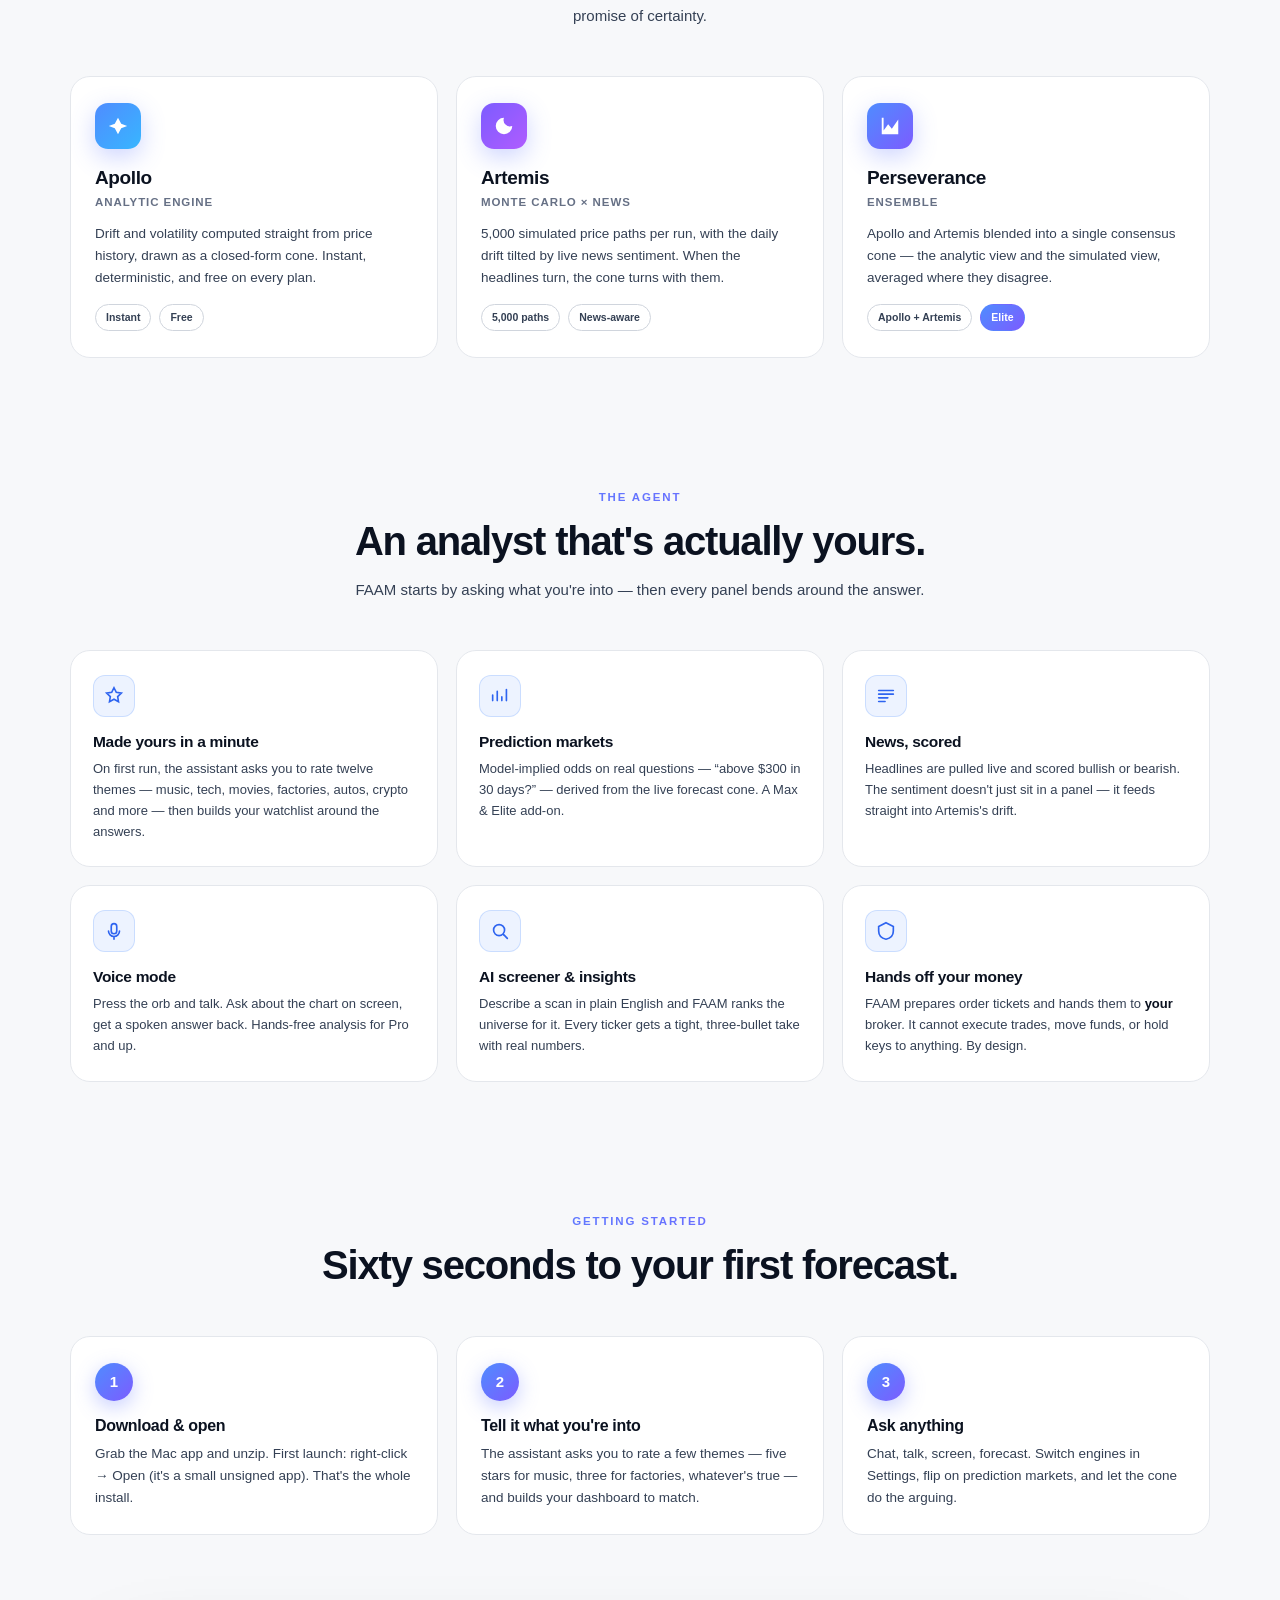
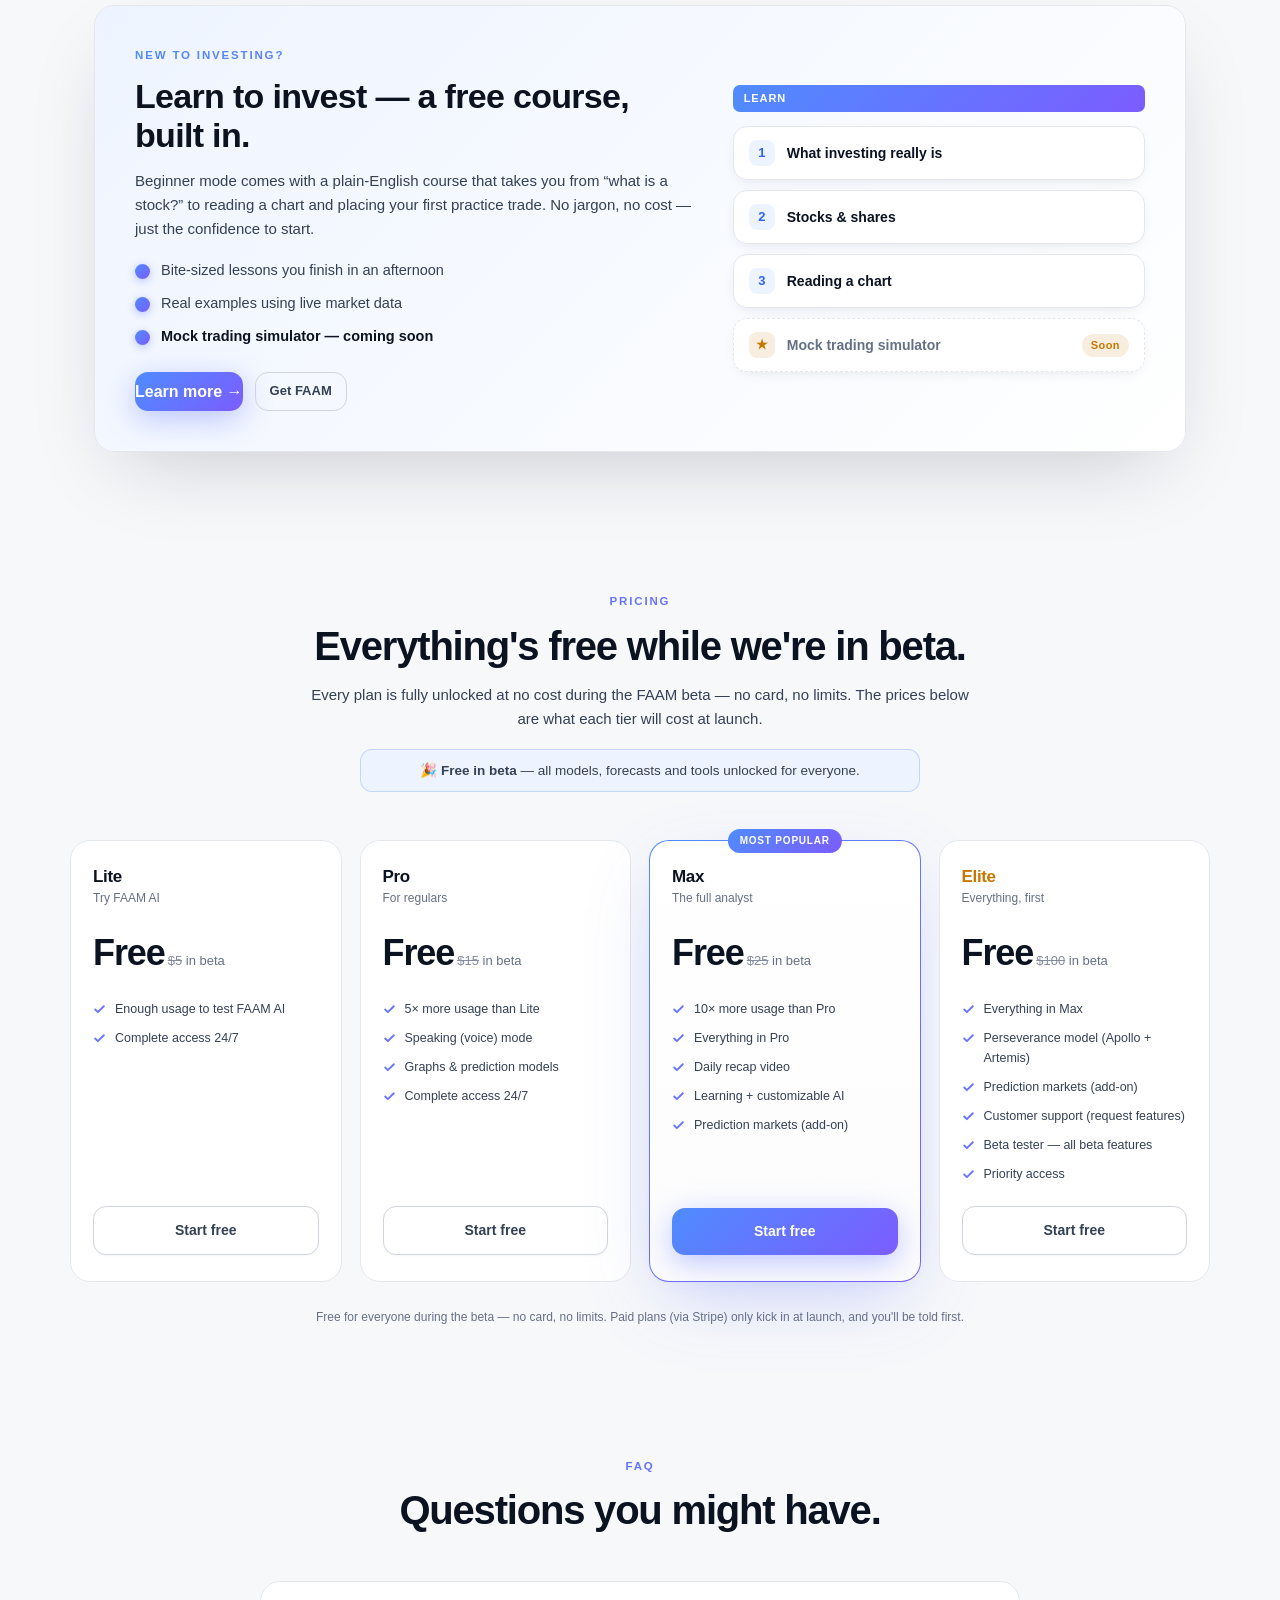
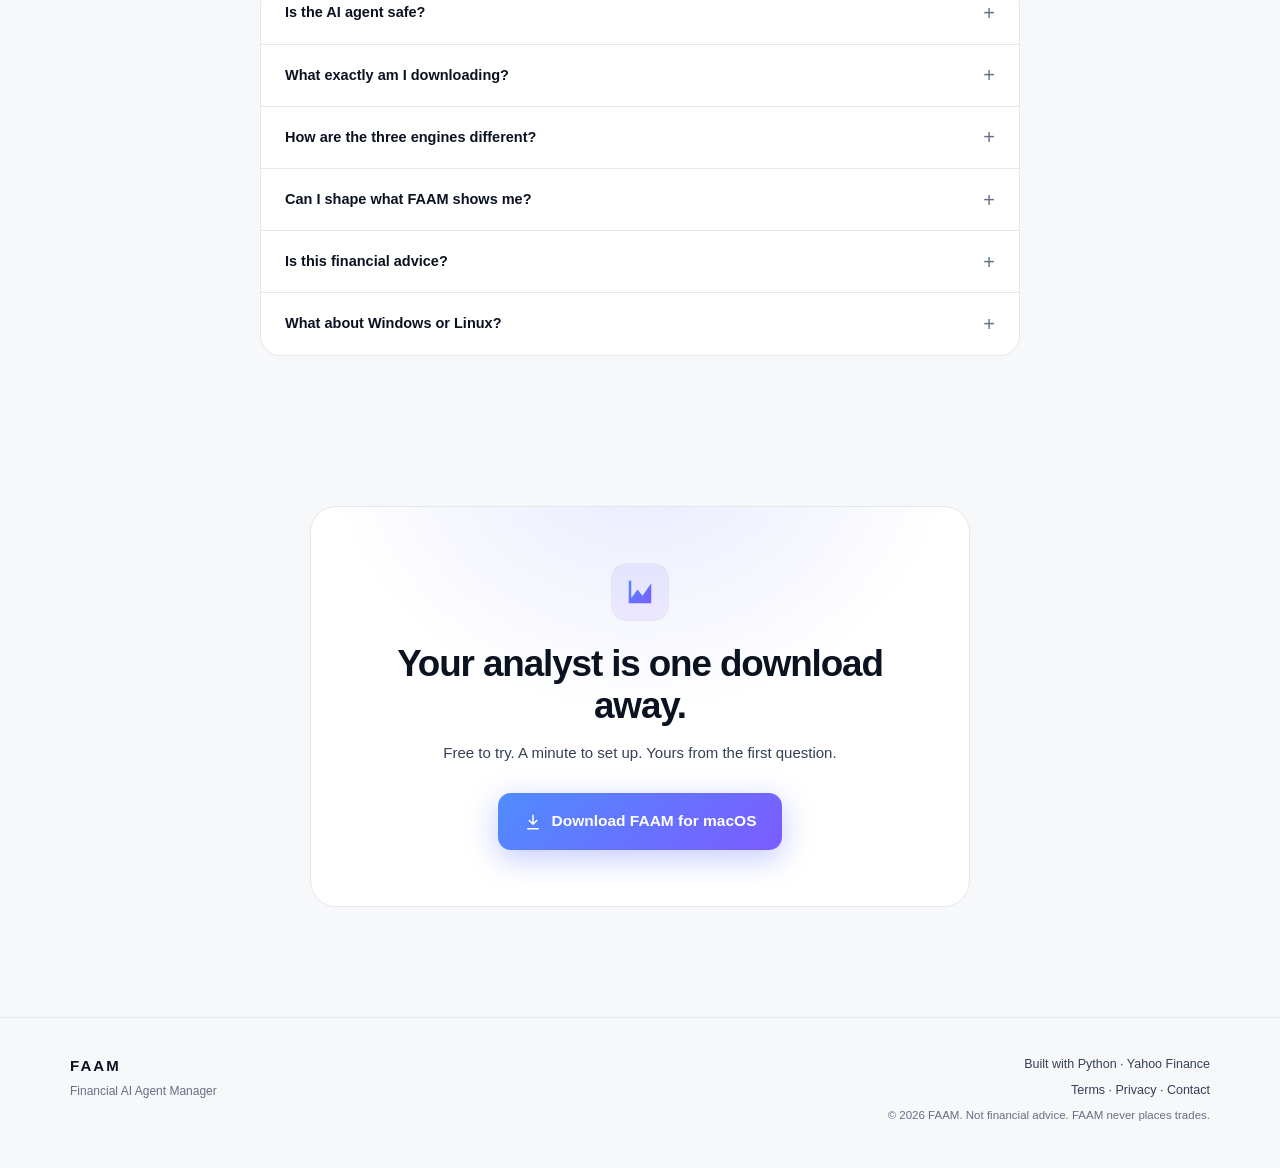
==== commit 40f4d375: "Course in beginner mode + personalize toggle fix + filter finished games + Learn page - Beginner ban" ====
--- a/index.html
+++ b/index.html
@@ -54,6 +54,7 @@
       <nav class="nav-links" aria-label="Sections">
         <a href="#models">Models</a>
         <a href="#features">Features</a>
+        <a href="#learn">Learn</a>
         <a href="#pricing">Pricing</a>
         <a href="#faq">FAQ</a>
       </nav>
@@ -342,6 +343,33 @@
       </ol>
     </section>
 
+    <!-- LEARN -->
+    <section class="learn" id="learn">
+      <div class="learn-card reveal">
+        <div class="learn-copy">
+          <p class="kicker">New to investing?</p>
+          <h2>Learn to invest — a free course, built in.</h2>
+          <p class="section-sub">Beginner mode comes with a plain-English course that takes you from “what is a stock?” to reading a chart and placing your first practice trade. No jargon, no cost — just the confidence to start.</p>
+          <ul class="learn-points">
+            <li>Bite-sized lessons you finish in an afternoon</li>
+            <li>Real examples using live market data</li>
+            <li><b>Mock trading simulator — coming soon</b></li>
+          </ul>
+          <div class="learn-cta">
+            <a href="Learn/" class="btn btn-primary">Learn more →</a>
+            <a href="FAAM.zip" class="btn btn-ghost-sm">Get FAAM</a>
+          </div>
+        </div>
+        <div class="learn-art" aria-hidden="true">
+          <div class="learn-badge">LEARN</div>
+          <div class="learn-lesson"><span class="ll-n">1</span><span>What investing really is</span></div>
+          <div class="learn-lesson"><span class="ll-n">2</span><span>Stocks &amp; shares</span></div>
+          <div class="learn-lesson"><span class="ll-n">3</span><span>Reading a chart</span></div>
+          <div class="learn-lesson learn-lesson--soon"><span class="ll-n">★</span><span>Mock trading simulator</span><span class="ll-soon">Soon</span></div>
+        </div>
+      </div>
+    </section>
+
     <!-- PRICING -->
     <section class="pricing" id="pricing">
       <header class="section-head reveal">
--- a/landing.css
+++ b/landing.css
@@ -542,3 +542,44 @@
   .reveal { transition: none; opacity: 1; transform: none; }
   .btn, .nav-cta, .model-card, .feature, .price-card { transition: none; }
 }
+
+/* ── Learn / course promo ─────────────────────────────────────────────── */
+.learn { max-width: var(--maxw); margin: 0 auto; padding: 40px 24px; }
+.learn-card {
+  display: grid; grid-template-columns: 1.15fr .85fr; gap: 40px; align-items: center;
+  background: linear-gradient(135deg, #EEF4FF, var(--panel));
+  border: 1px solid var(--line); border-radius: var(--r-lg); padding: 40px;
+  box-shadow: var(--shadow-card);
+}
+.learn-copy h2 { font-size: clamp(24px, 3.2vw, 34px); letter-spacing: -.02em; margin: 8px 0 12px; }
+.learn-points { list-style: none; padding: 0; margin: 18px 0 24px; display: grid; gap: 10px; }
+.learn-points li { position: relative; padding-left: 26px; color: var(--text-2); font-size: 14.5px; }
+.learn-points li::before {
+  content: ""; position: absolute; left: 0; top: 5px; width: 15px; height: 15px; border-radius: 50%;
+  background: var(--grad); box-shadow: 0 2px 8px rgba(94,116,255,.4);
+}
+.learn-points li b { color: var(--text); }
+.learn-cta { display: flex; gap: 12px; flex-wrap: wrap; }
+.learn-art { display: grid; gap: 10px; }
+.learn-art .learn-badge {
+  align-self: start; font-size: 11px; font-weight: 800; letter-spacing: .08em; color: #fff;
+  background: var(--grad); padding: 5px 11px; border-radius: 7px; margin-bottom: 4px;
+}
+.learn-lesson {
+  display: flex; align-items: center; gap: 12px; background: var(--panel);
+  border: 1px solid var(--line); border-radius: var(--r-md); padding: 13px 15px;
+  font-size: 14px; font-weight: 600; color: var(--text); box-shadow: 0 4px 16px -8px rgba(16,24,40,.18);
+}
+.learn-lesson .ll-n {
+  flex: none; width: 26px; height: 26px; border-radius: 8px; display: grid; place-items: center;
+  font-size: 13px; font-weight: 800; color: var(--blue); background: var(--accent-soft, #EEF4FF);
+}
+.learn-lesson--soon { border-style: dashed; color: var(--muted); }
+.learn-lesson--soon .ll-n { color: var(--gold); background: rgba(199,119,0,.12); }
+.learn-lesson .ll-soon {
+  margin-left: auto; font-size: 11px; font-weight: 800; letter-spacing: .04em; color: var(--gold);
+  background: rgba(199,119,0,.12); padding: 3px 9px; border-radius: 999px;
+}
+@media (max-width: 820px) {
+  .learn-card { grid-template-columns: 1fr; padding: 28px; gap: 26px; }
+}
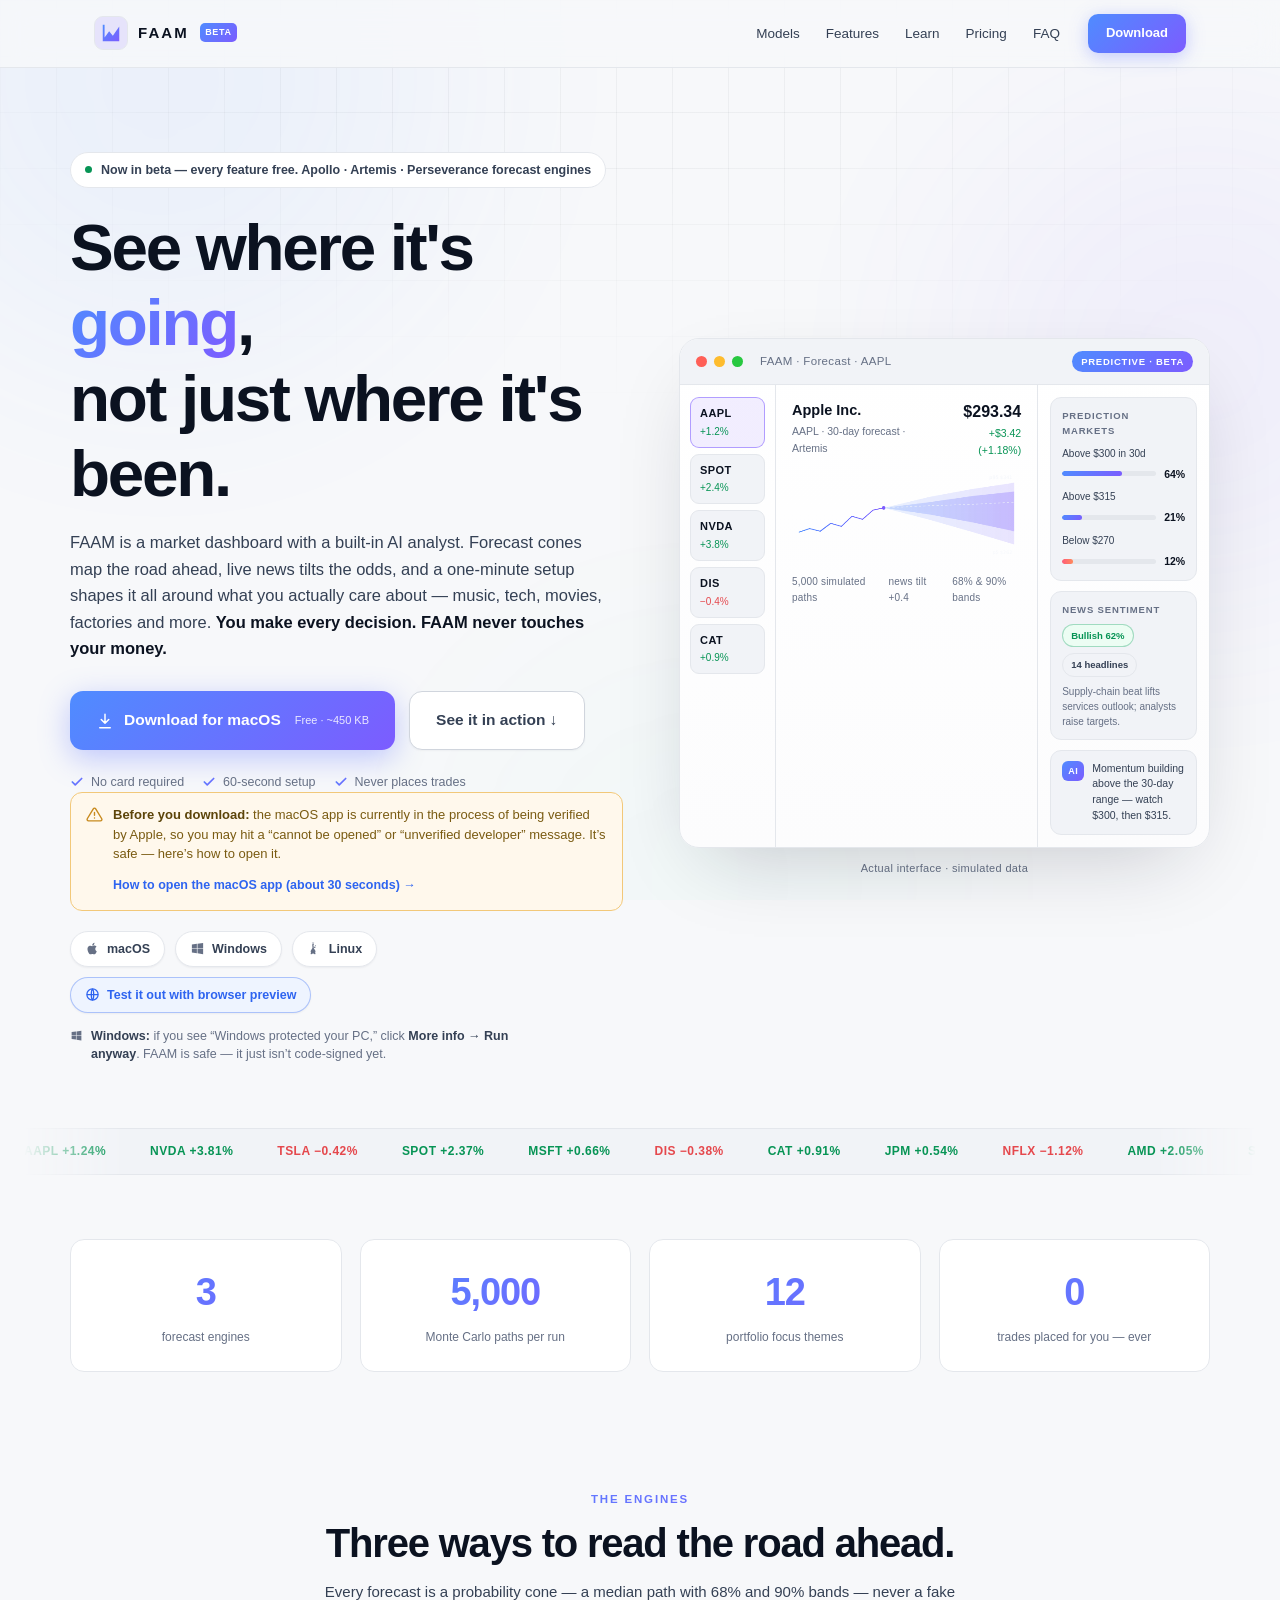
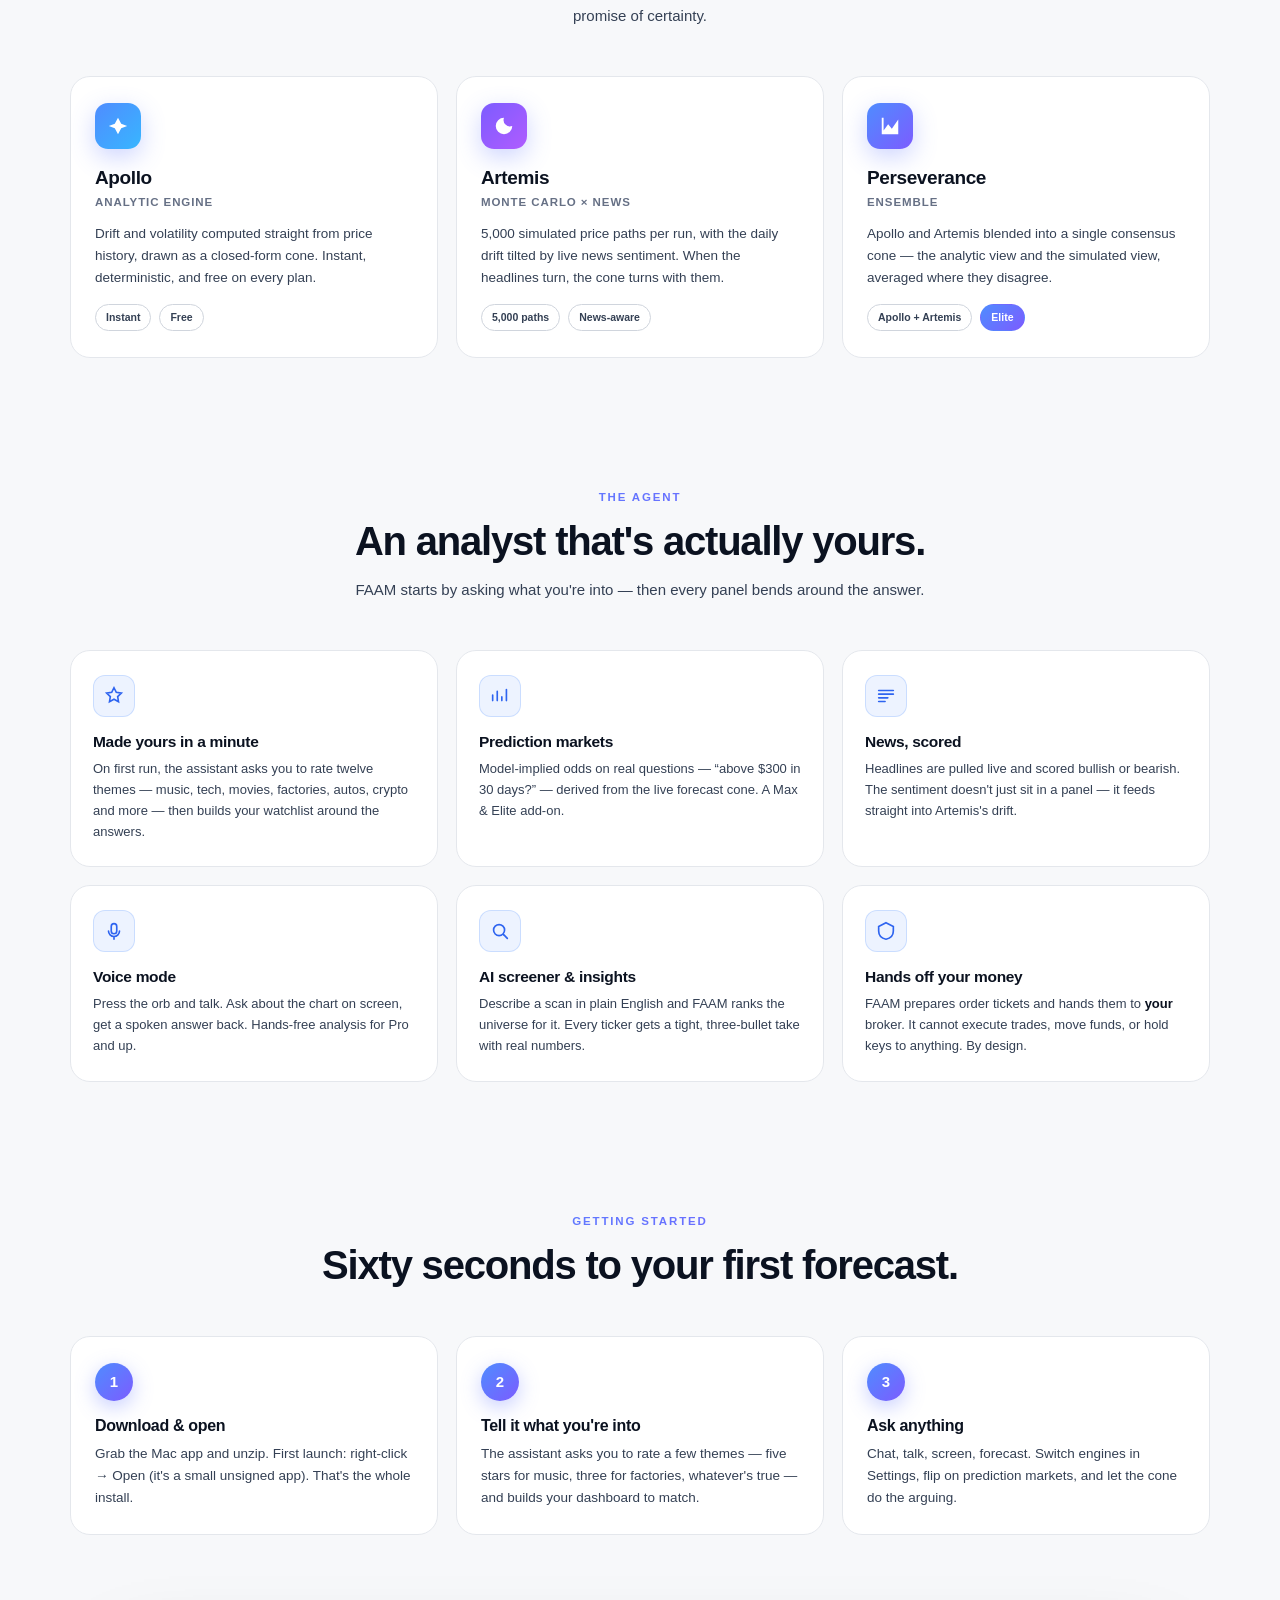
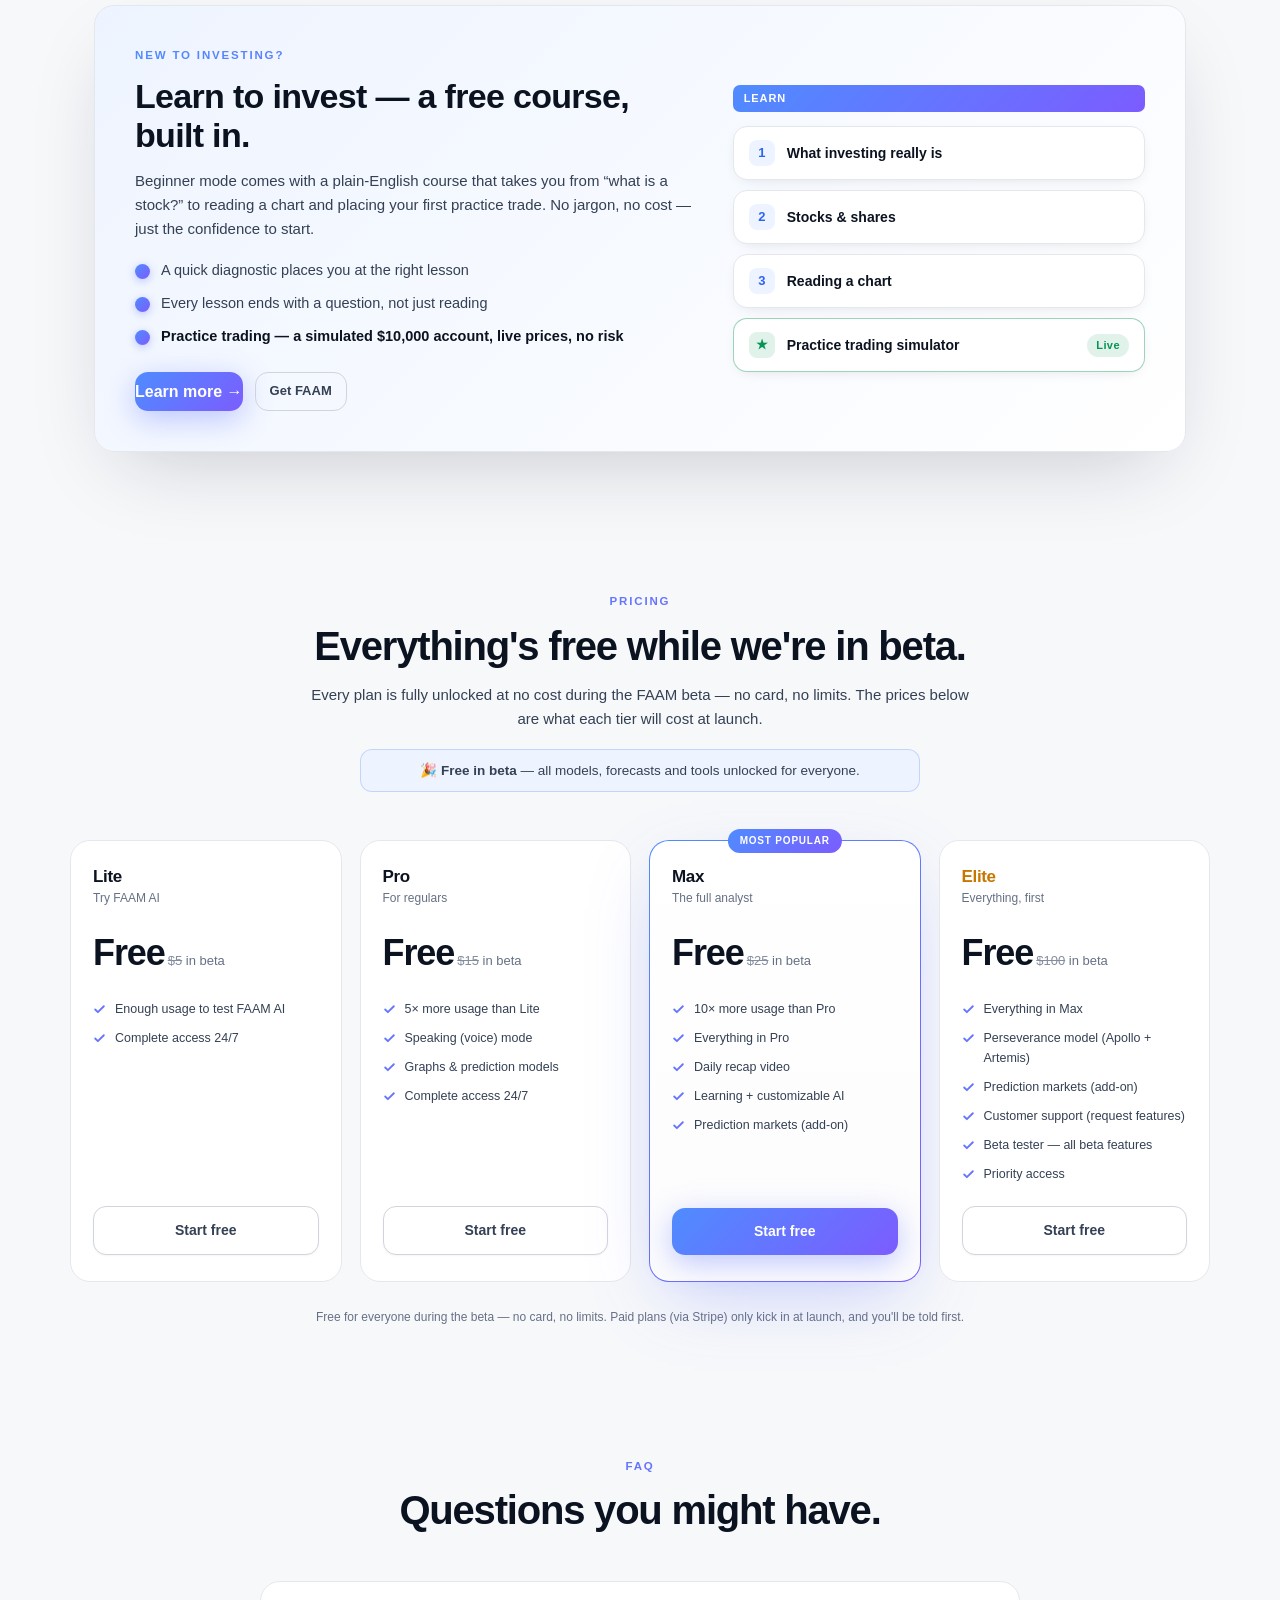
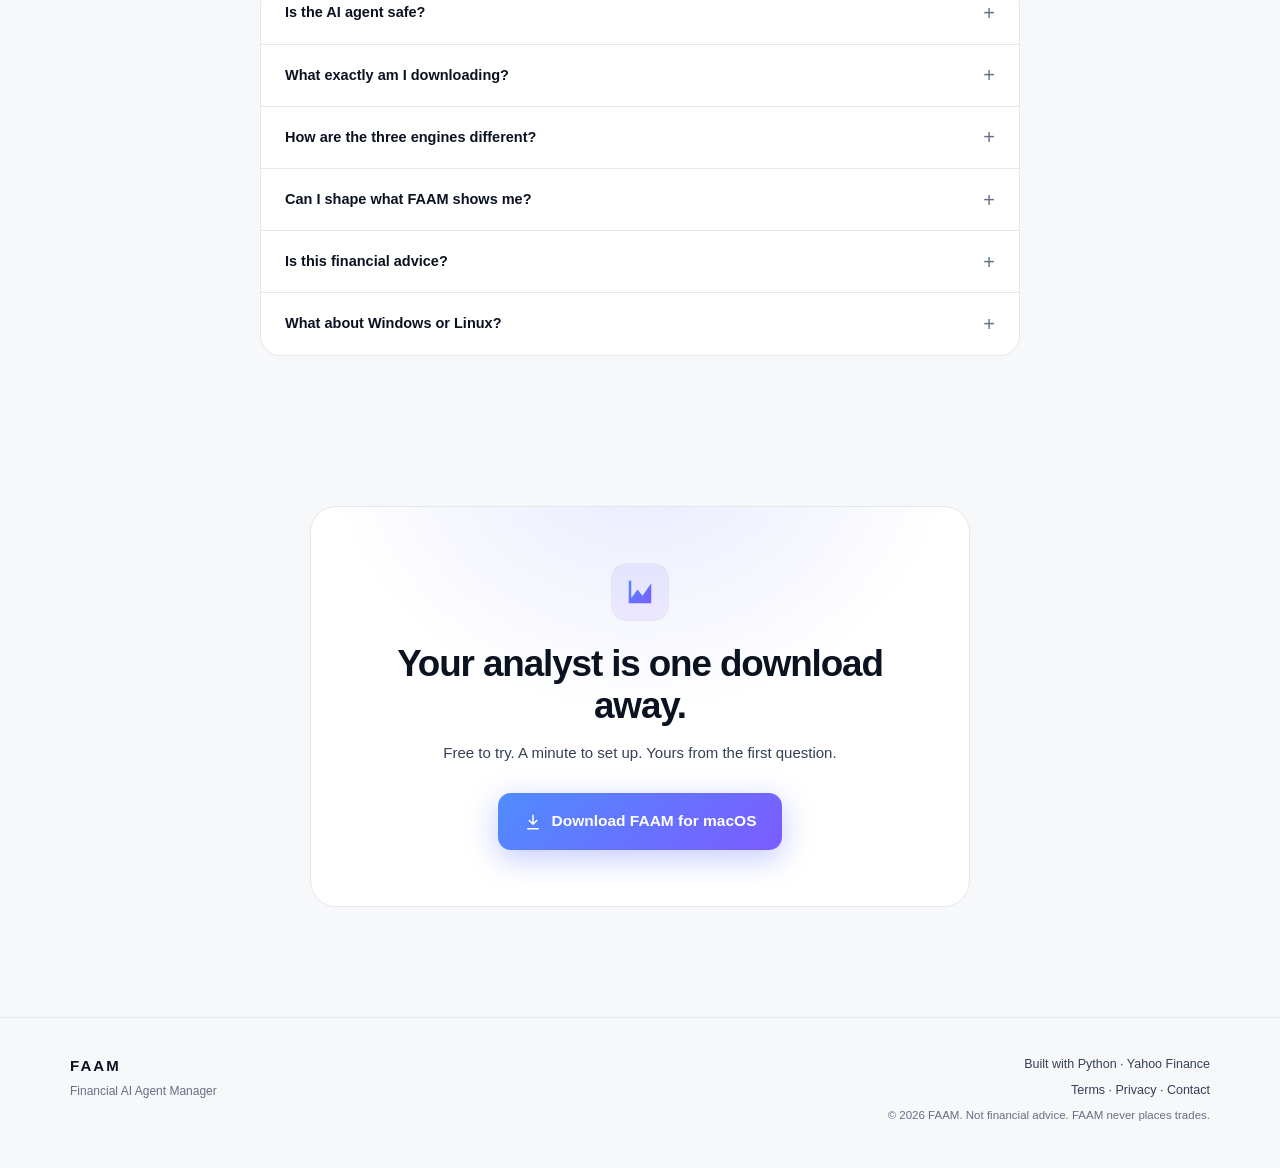
==== commit 5edc80ff: "Practice trading simulator + course integration Backend: - Simulated account per user: $10,000 virtu" ====
--- a/index.html
+++ b/index.html
@@ -351,9 +351,9 @@
           <h2>Learn to invest — a free course, built in.</h2>
           <p class="section-sub">Beginner mode comes with a plain-English course that takes you from “what is a stock?” to reading a chart and placing your first practice trade. No jargon, no cost — just the confidence to start.</p>
           <ul class="learn-points">
-            <li>Bite-sized lessons you finish in an afternoon</li>
-            <li>Real examples using live market data</li>
-            <li><b>Mock trading simulator — coming soon</b></li>
+            <li>A quick diagnostic places you at the right lesson</li>
+            <li>Every lesson ends with a question, not just reading</li>
+            <li><b>Practice trading — a simulated $10,000 account, live prices, no risk</b></li>
           </ul>
           <div class="learn-cta">
             <a href="Learn/" class="btn btn-primary">Learn more →</a>
@@ -365,7 +365,7 @@
           <div class="learn-lesson"><span class="ll-n">1</span><span>What investing really is</span></div>
           <div class="learn-lesson"><span class="ll-n">2</span><span>Stocks &amp; shares</span></div>
           <div class="learn-lesson"><span class="ll-n">3</span><span>Reading a chart</span></div>
-          <div class="learn-lesson learn-lesson--soon"><span class="ll-n">★</span><span>Mock trading simulator</span><span class="ll-soon">Soon</span></div>
+          <div class="learn-lesson learn-lesson--live"><span class="ll-n">★</span><span>Practice trading simulator</span><span class="ll-live">Live</span></div>
         </div>
       </div>
     </section>
--- a/landing.css
+++ b/landing.css
@@ -580,6 +580,12 @@
   margin-left: auto; font-size: 11px; font-weight: 800; letter-spacing: .04em; color: var(--gold);
   background: rgba(199,119,0,.12); padding: 3px 9px; border-radius: 999px;
 }
+.learn-lesson--live { border-color: rgba(7,148,85,.4); }
+.learn-lesson--live .ll-n { color: var(--up); background: rgba(7,148,85,.12); }
+.learn-lesson .ll-live {
+  margin-left: auto; font-size: 11px; font-weight: 800; letter-spacing: .04em; color: var(--up);
+  background: rgba(7,148,85,.12); padding: 3px 9px; border-radius: 999px;
+}
 @media (max-width: 820px) {
   .learn-card { grid-template-columns: 1fr; padding: 28px; gap: 26px; }
 }
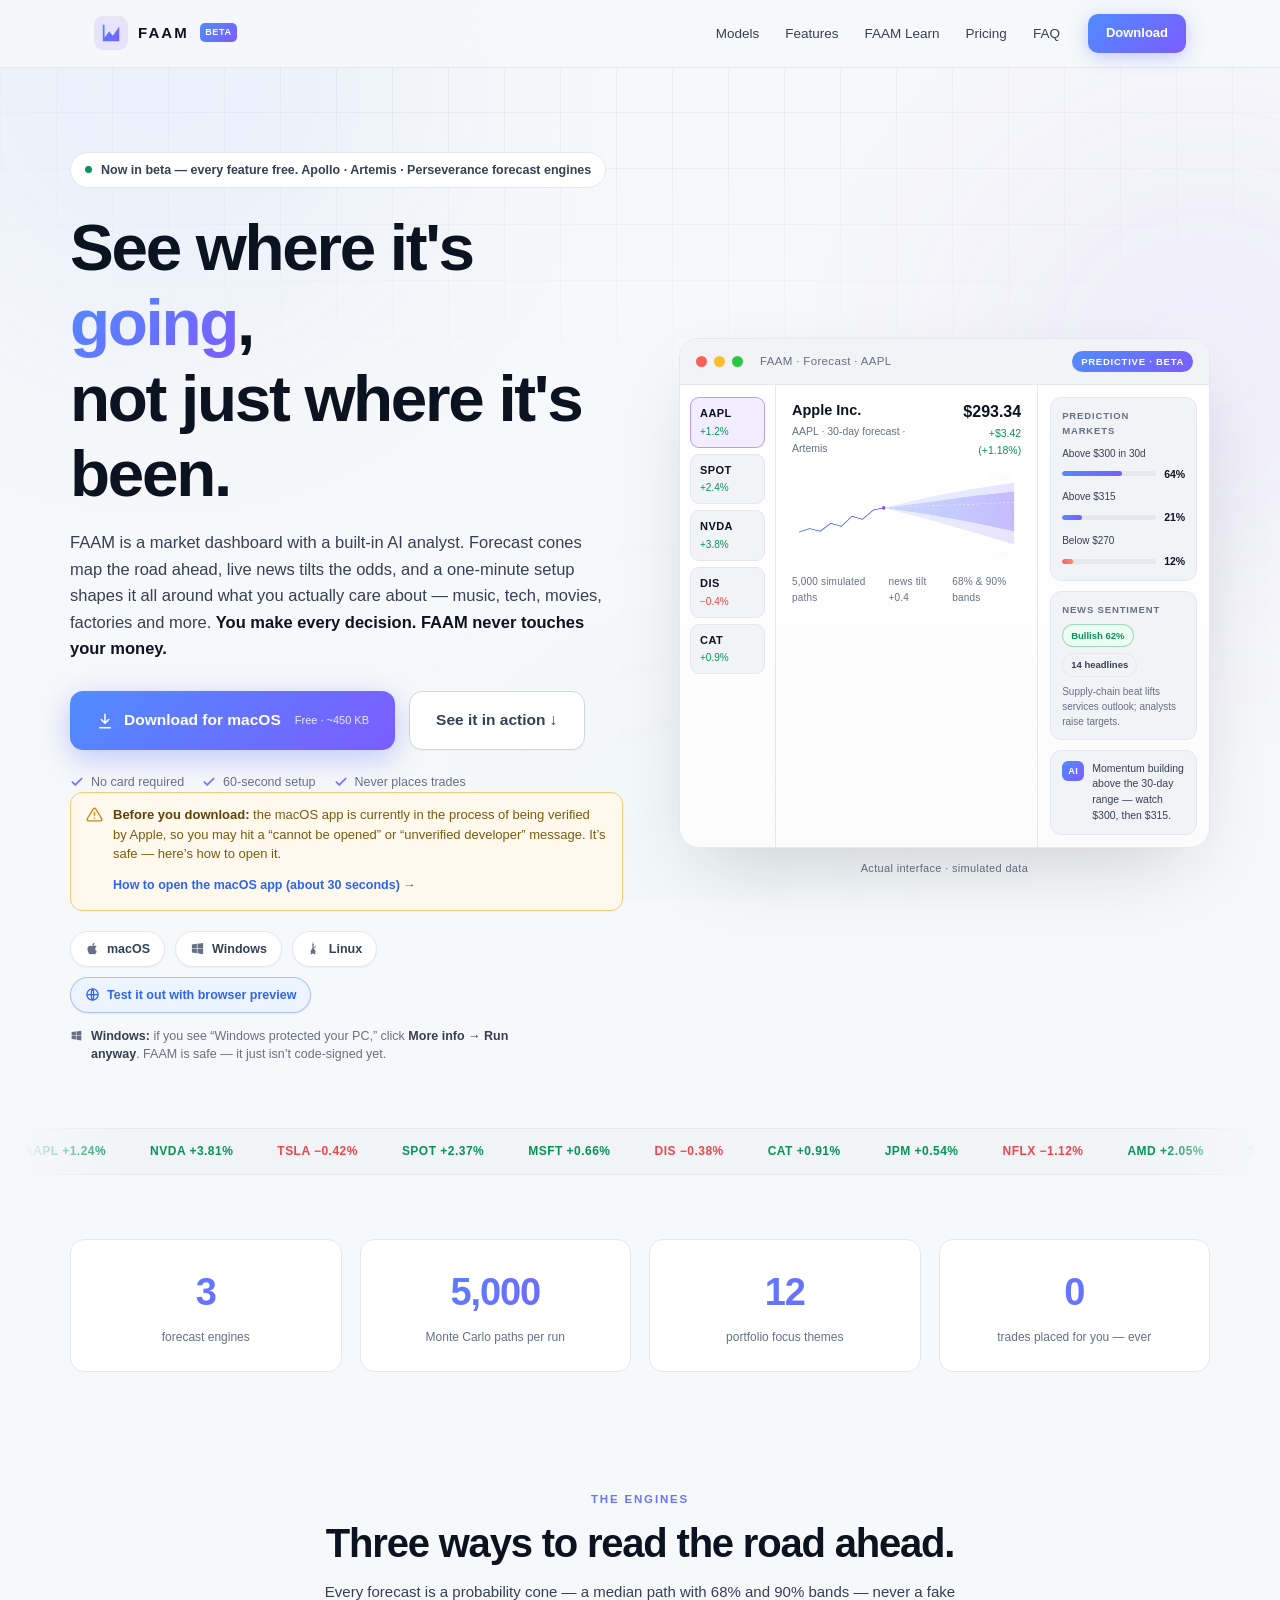
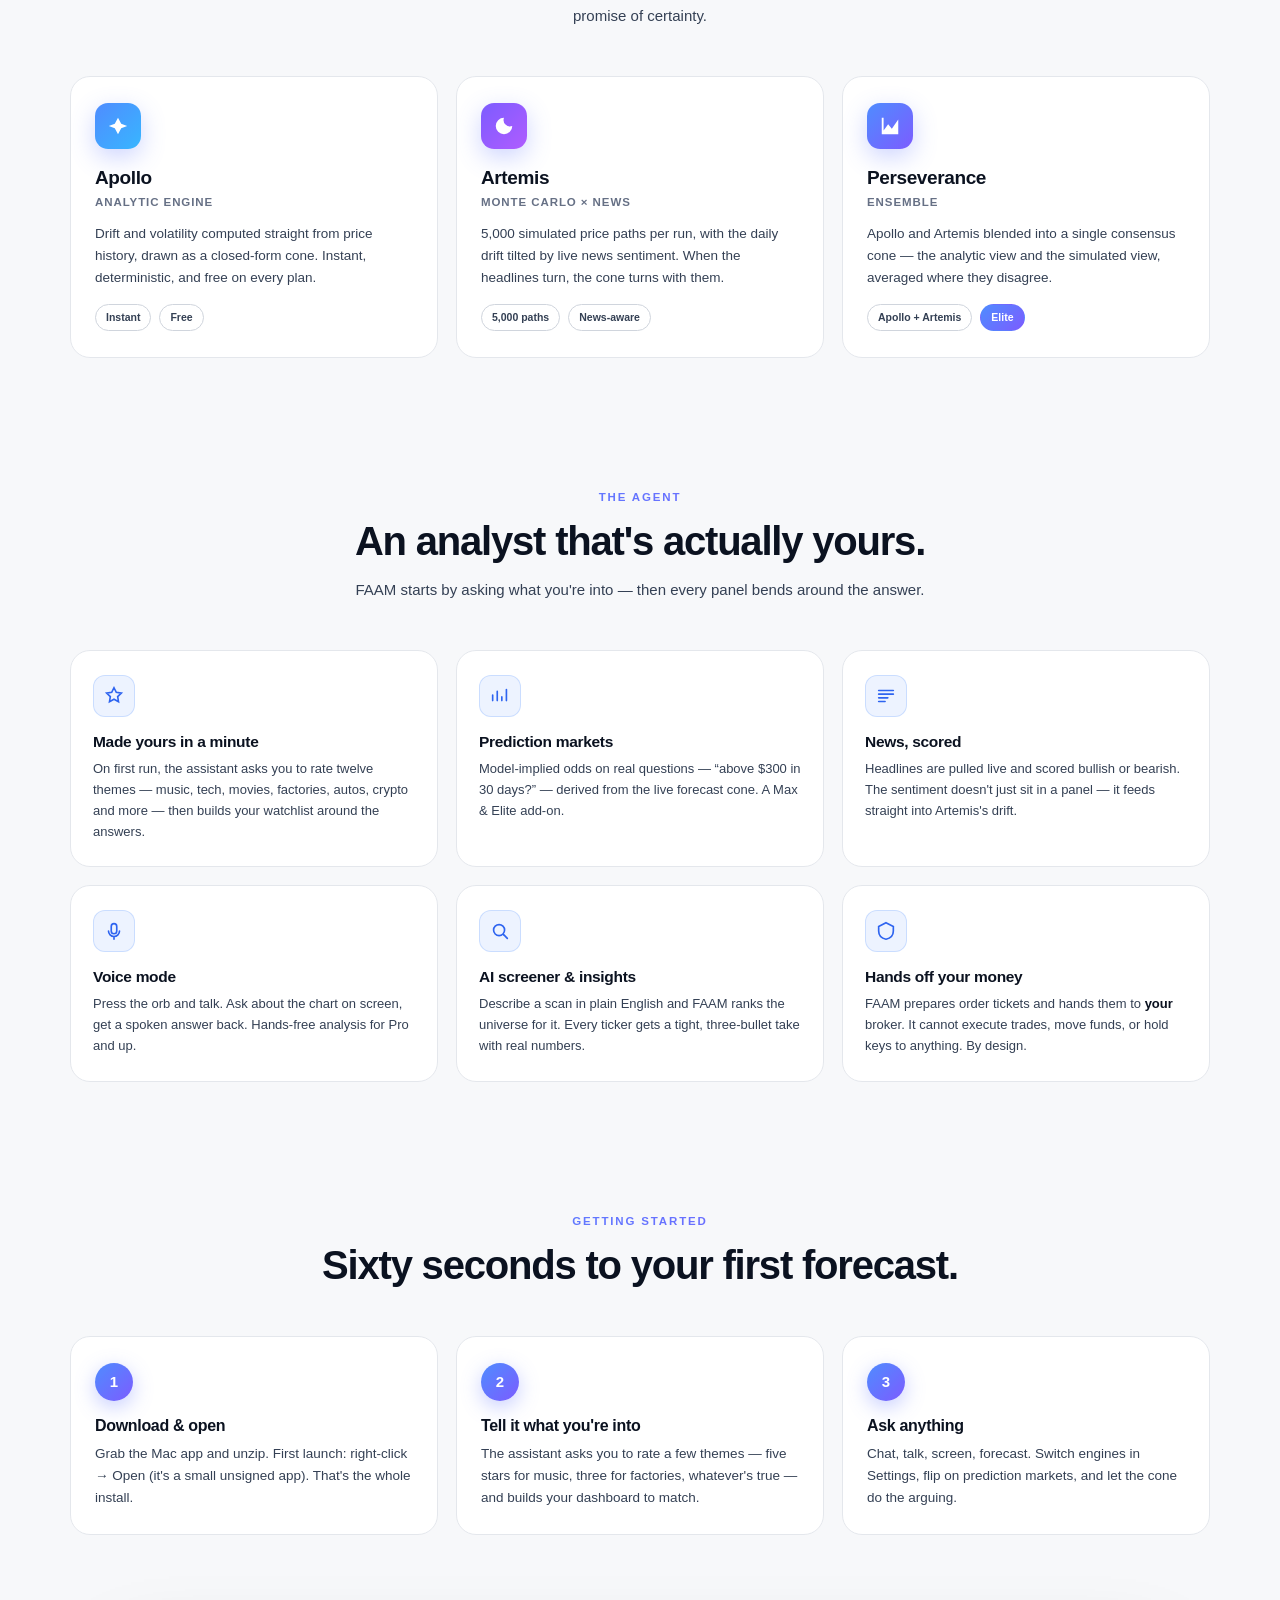
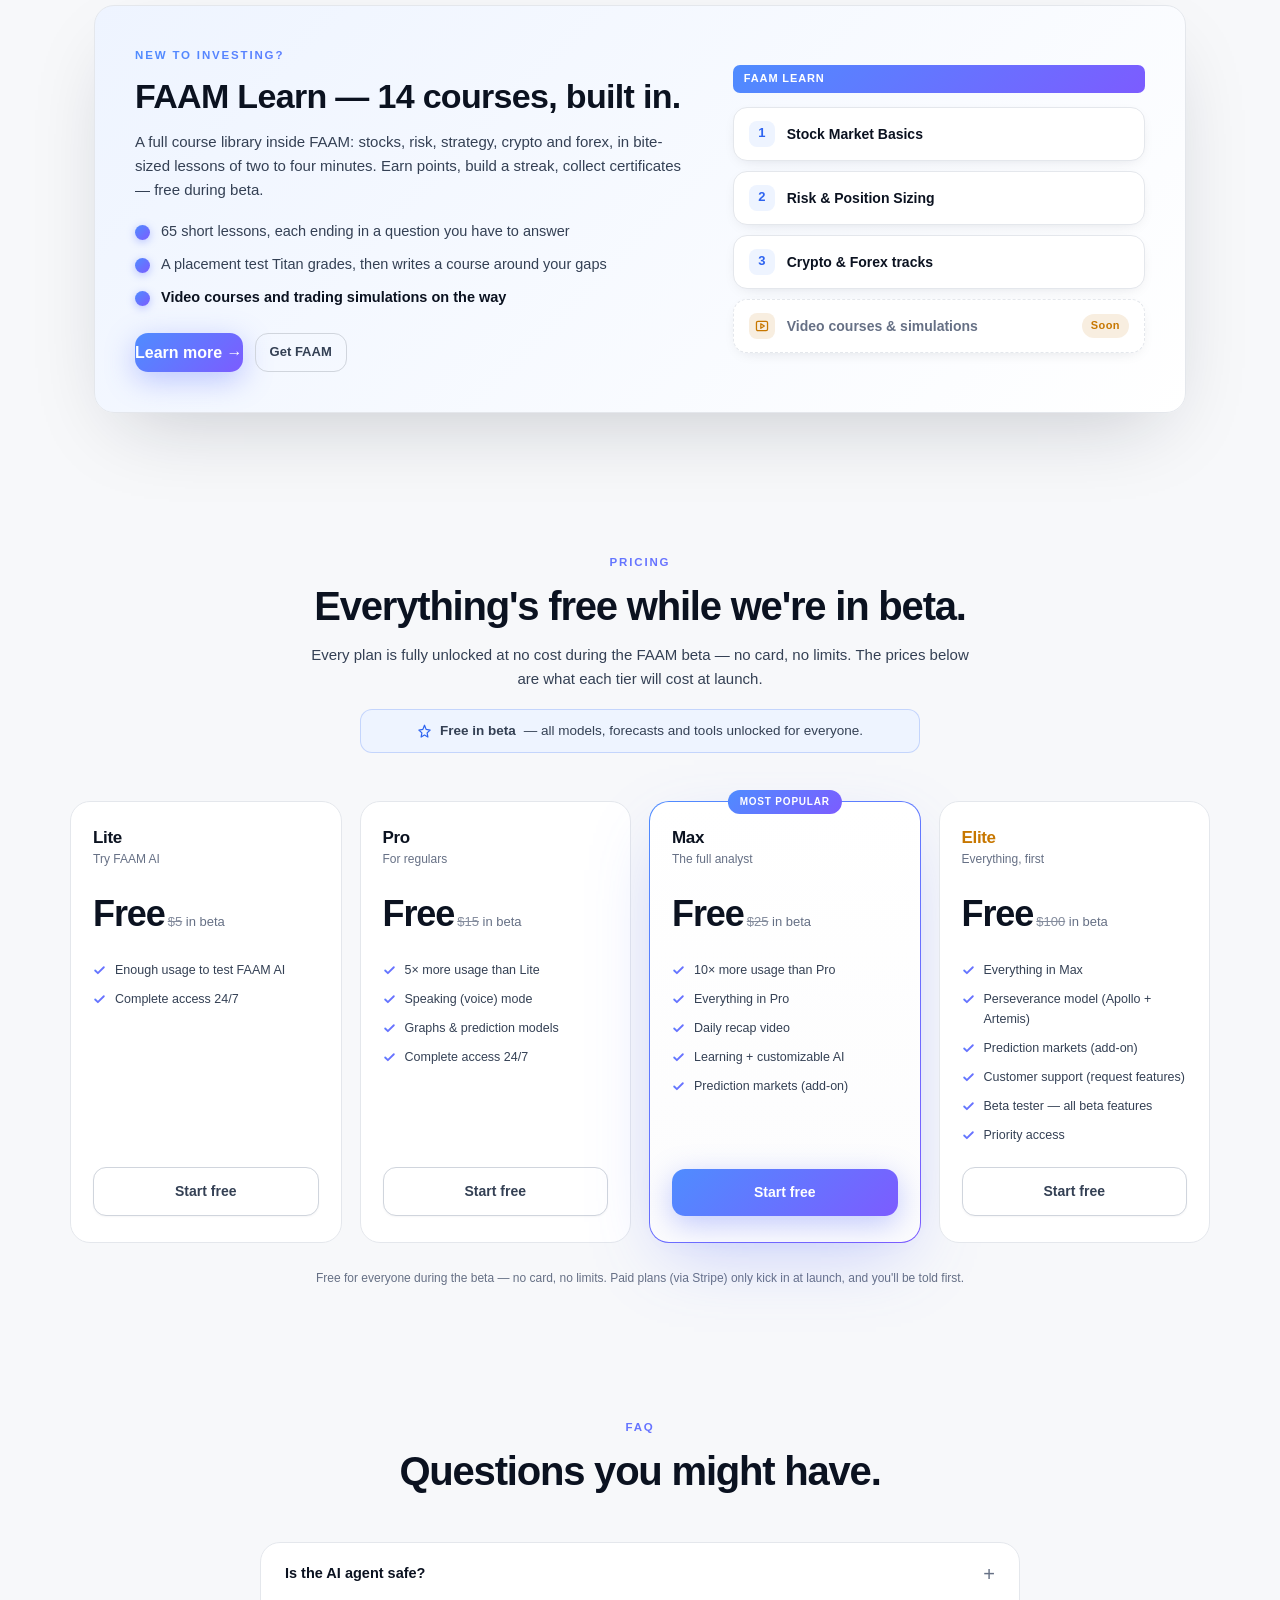
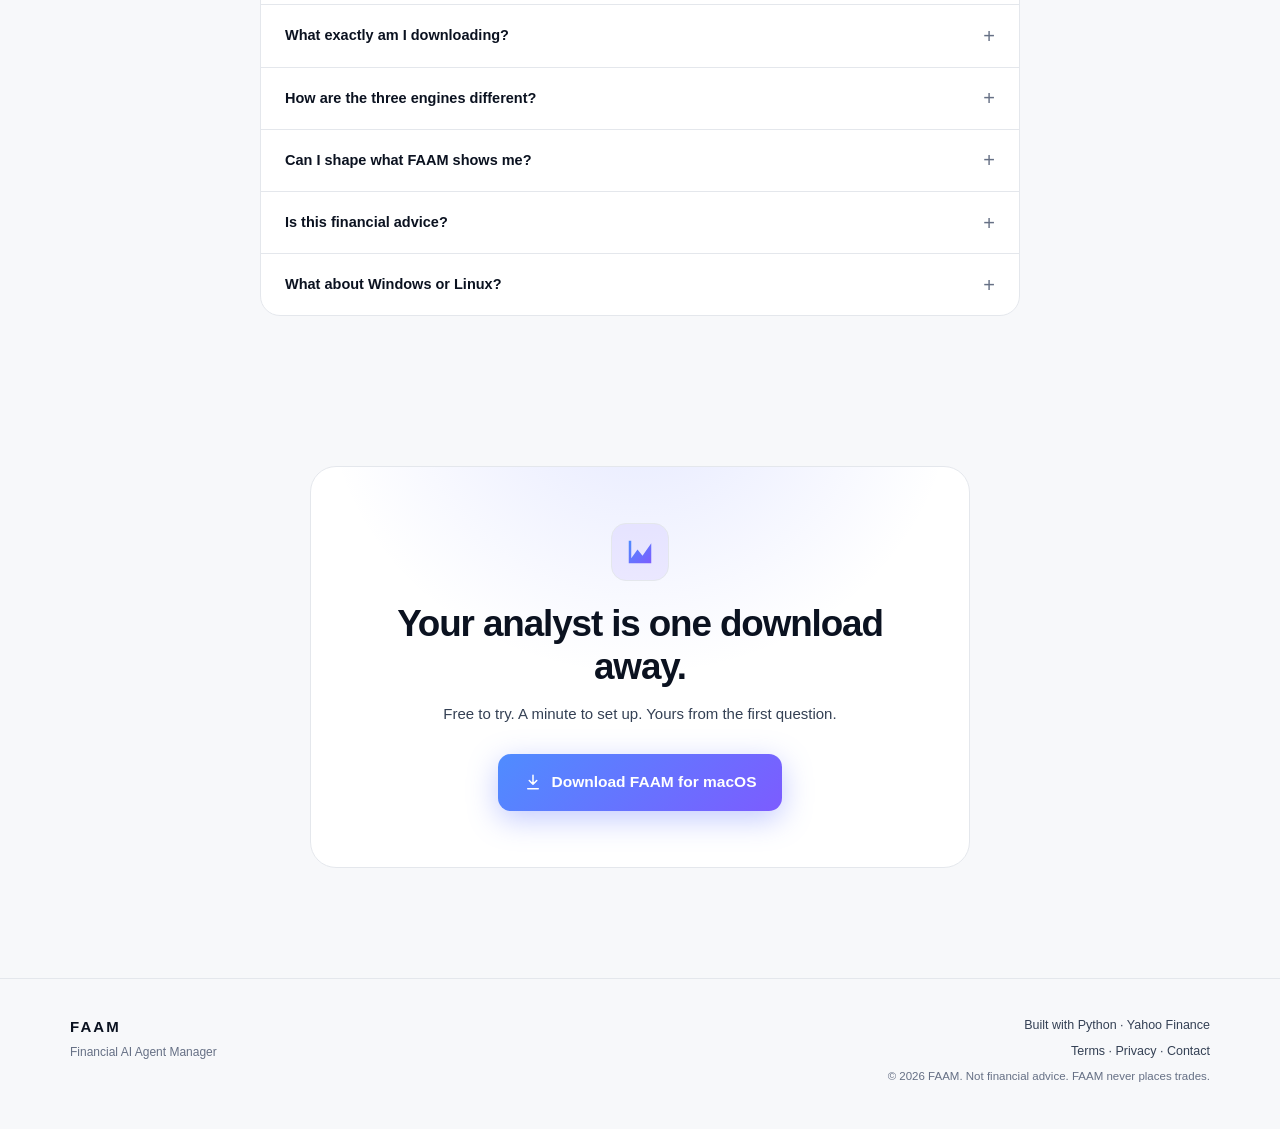
==== commit 49810c69: "FAAM Learn: course library, interactive articles and onboarding Rebuild FAAM Learn around a browsabl" ====
--- a/index.html
+++ b/index.html
@@ -54,7 +54,7 @@
       <nav class="nav-links" aria-label="Sections">
         <a href="#models">Models</a>
         <a href="#features">Features</a>
-        <a href="#learn">Learn</a>
+        <a href="FAAMLearn/">FAAM Learn</a>
         <a href="#pricing">Pricing</a>
         <a href="#faq">FAQ</a>
       </nav>
@@ -348,24 +348,24 @@
       <div class="learn-card reveal">
         <div class="learn-copy">
           <p class="kicker">New to investing?</p>
-          <h2>Learn to invest — a free course, built in.</h2>
-          <p class="section-sub">Beginner mode comes with a plain-English course that takes you from “what is a stock?” to reading a chart and placing your first practice trade. No jargon, no cost — just the confidence to start.</p>
+          <h2>FAAM Learn — 14 courses, built in.</h2>
+          <p class="section-sub">A full course library inside FAAM: stocks, risk, strategy, crypto and forex, in bite-sized lessons of two to four minutes. Earn points, build a streak, collect certificates — free during beta.</p>
           <ul class="learn-points">
-            <li>A quick diagnostic places you at the right lesson</li>
-            <li>Every lesson ends with a question, not just reading</li>
-            <li><b>Practice trading — a simulated $10,000 account, live prices, no risk</b></li>
+            <li>65 short lessons, each ending in a question you have to answer</li>
+            <li>A placement test Titan grades, then writes a course around your gaps</li>
+            <li><b>Video courses and trading simulations on the way</b></li>
           </ul>
           <div class="learn-cta">
-            <a href="Learn/" class="btn btn-primary">Learn more →</a>
+            <a href="FAAMLearn/" class="btn btn-primary">Learn more →</a>
             <a href="FAAM.zip" class="btn btn-ghost-sm">Get FAAM</a>
           </div>
         </div>
         <div class="learn-art" aria-hidden="true">
-          <div class="learn-badge">LEARN</div>
-          <div class="learn-lesson"><span class="ll-n">1</span><span>What investing really is</span></div>
-          <div class="learn-lesson"><span class="ll-n">2</span><span>Stocks &amp; shares</span></div>
-          <div class="learn-lesson"><span class="ll-n">3</span><span>Reading a chart</span></div>
-          <div class="learn-lesson learn-lesson--live"><span class="ll-n">★</span><span>Practice trading simulator</span><span class="ll-live">Live</span></div>
+          <div class="learn-badge">FAAM LEARN</div>
+          <div class="learn-lesson"><span class="ll-n">1</span><span>Stock Market Basics</span></div>
+          <div class="learn-lesson"><span class="ll-n">2</span><span>Risk &amp; Position Sizing</span></div>
+          <div class="learn-lesson"><span class="ll-n">3</span><span>Crypto &amp; Forex tracks</span></div>
+          <div class="learn-lesson learn-lesson--soon"><span class="ll-n"><svg viewBox="0 0 24 24" width="14" height="14" fill="none" stroke="currentColor" stroke-width="2.2" stroke-linecap="round" stroke-linejoin="round"><path d="m10 8 6 4-6 4V8z"/><rect x="2.5" y="4" width="19" height="16" rx="2.5"/></svg></span><span>Video courses &amp; simulations</span><span class="ll-soon">Soon</span></div>
         </div>
       </div>
     </section>
@@ -376,7 +376,7 @@
         <p class="kicker">Pricing</p>
         <h2>Everything's free while we're in beta.</h2>
         <p class="section-sub">Every plan is fully unlocked at no cost during the FAAM beta — no card, no limits. The prices below are what each tier will cost at launch.</p>
-        <div class="beta-banner">🎉 <strong>Free in beta</strong> — all models, forecasts and tools unlocked for everyone.</div>
+        <div class="beta-banner"><svg viewBox="0 0 24 24" width="15" height="15" fill="none" stroke="currentColor" stroke-width="2" stroke-linecap="round" stroke-linejoin="round" aria-hidden="true"><path d="M12 2l2.6 6.6L21 9.7l-4.8 4.5 1.2 6.6L12 17.7 6.6 20.8l1.2-6.6L3 9.7l6.4-1.1z"/></svg> <strong>Free in beta</strong> — all models, forecasts and tools unlocked for everyone.</div>
       </header>
       <div class="pricing-grid">
         <article class="price-card reveal">
--- a/landing.css
+++ b/landing.css
@@ -70,6 +70,7 @@
   margin-left: 5px; vertical-align: middle; position: relative; top: -2px;
 }
 .beta-banner {
+  display: flex; align-items: center; justify-content: center; gap: 8px;
   margin: 18px auto 0; max-width: 560px; font-size: 13.5px; color: var(--text-2);
   background: var(--accent-soft, #EEF4FF); border: 1px solid rgba(46,100,240,.22);
   border-radius: 12px; padding: 10px 16px;
@@ -589,3 +590,7 @@
 @media (max-width: 820px) {
   .learn-card { grid-template-columns: 1fr; padding: 28px; gap: 26px; }
 }
+
+.beta-banner svg { flex: none; color: var(--blue); }
+/* The lesson-row marker now holds an icon rather than a glyph. */
+.learn-lesson--live .ll-n { display: grid; place-items: center; }
